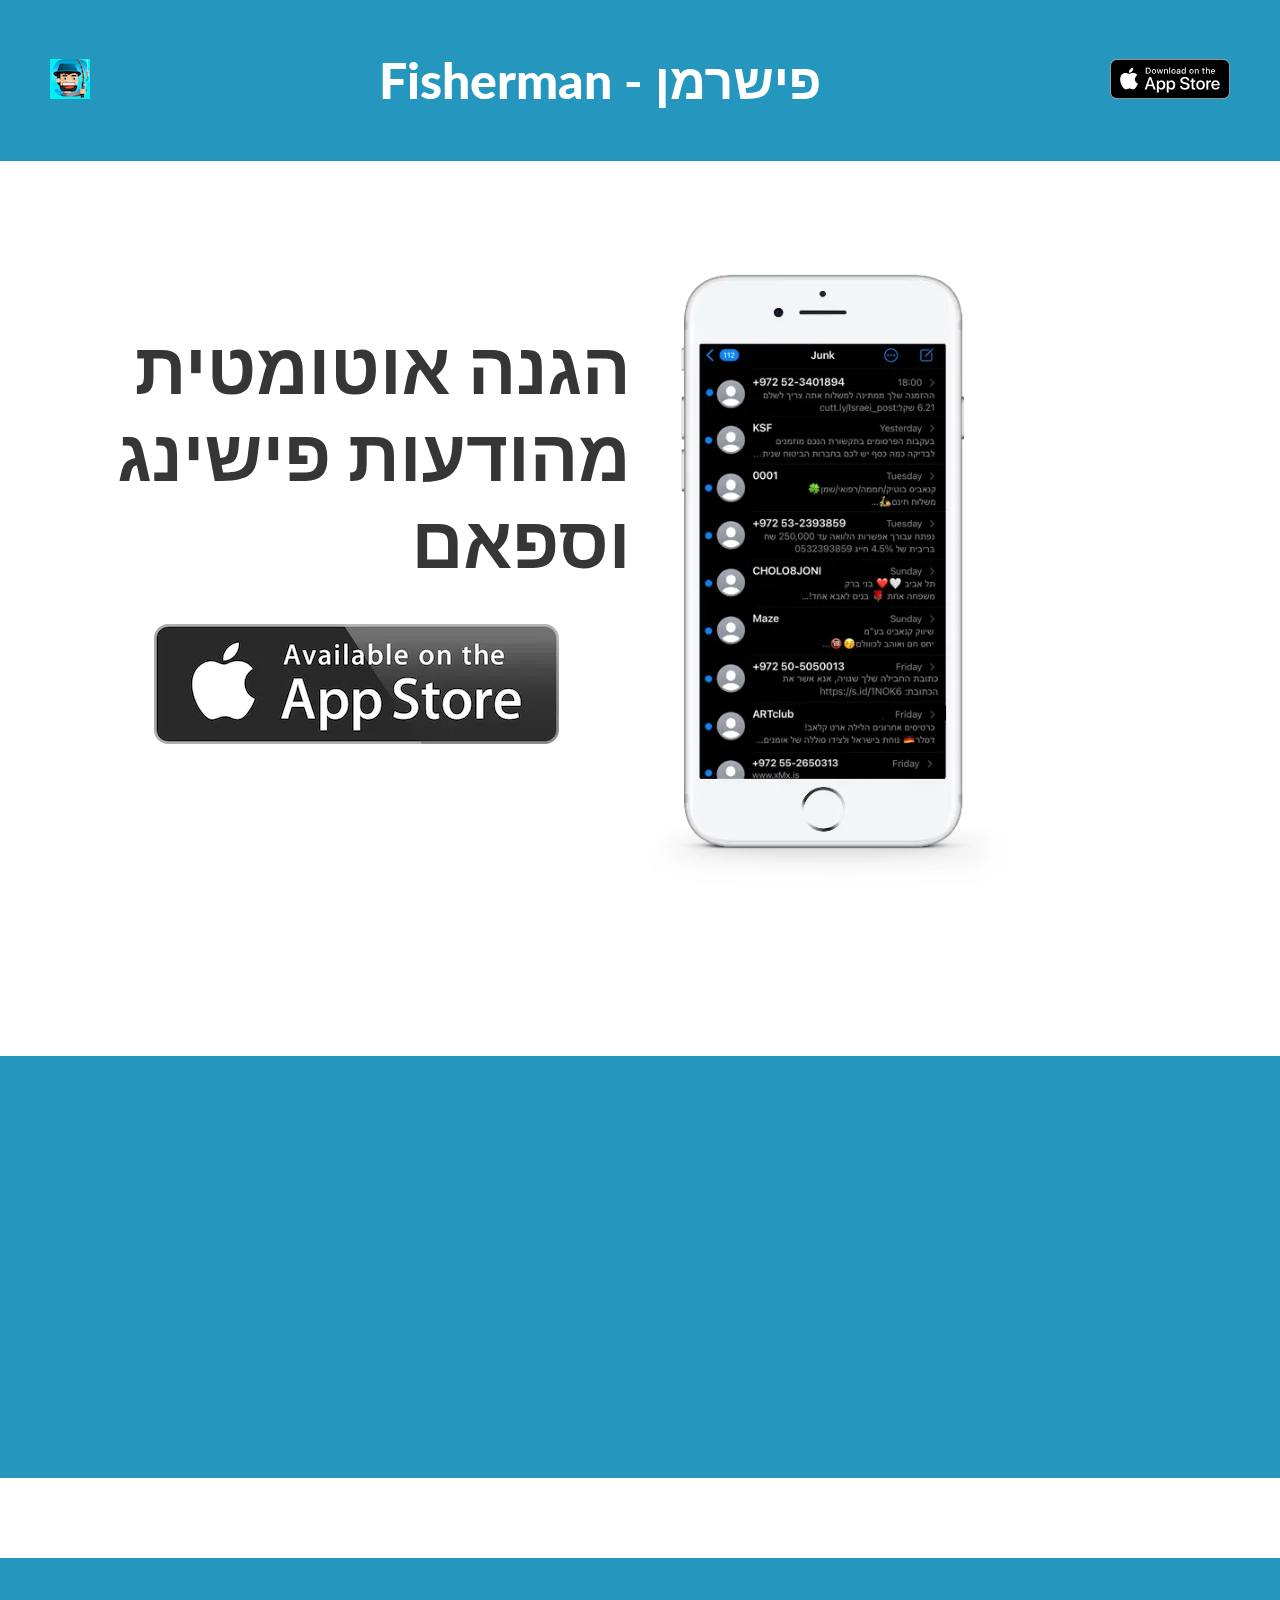
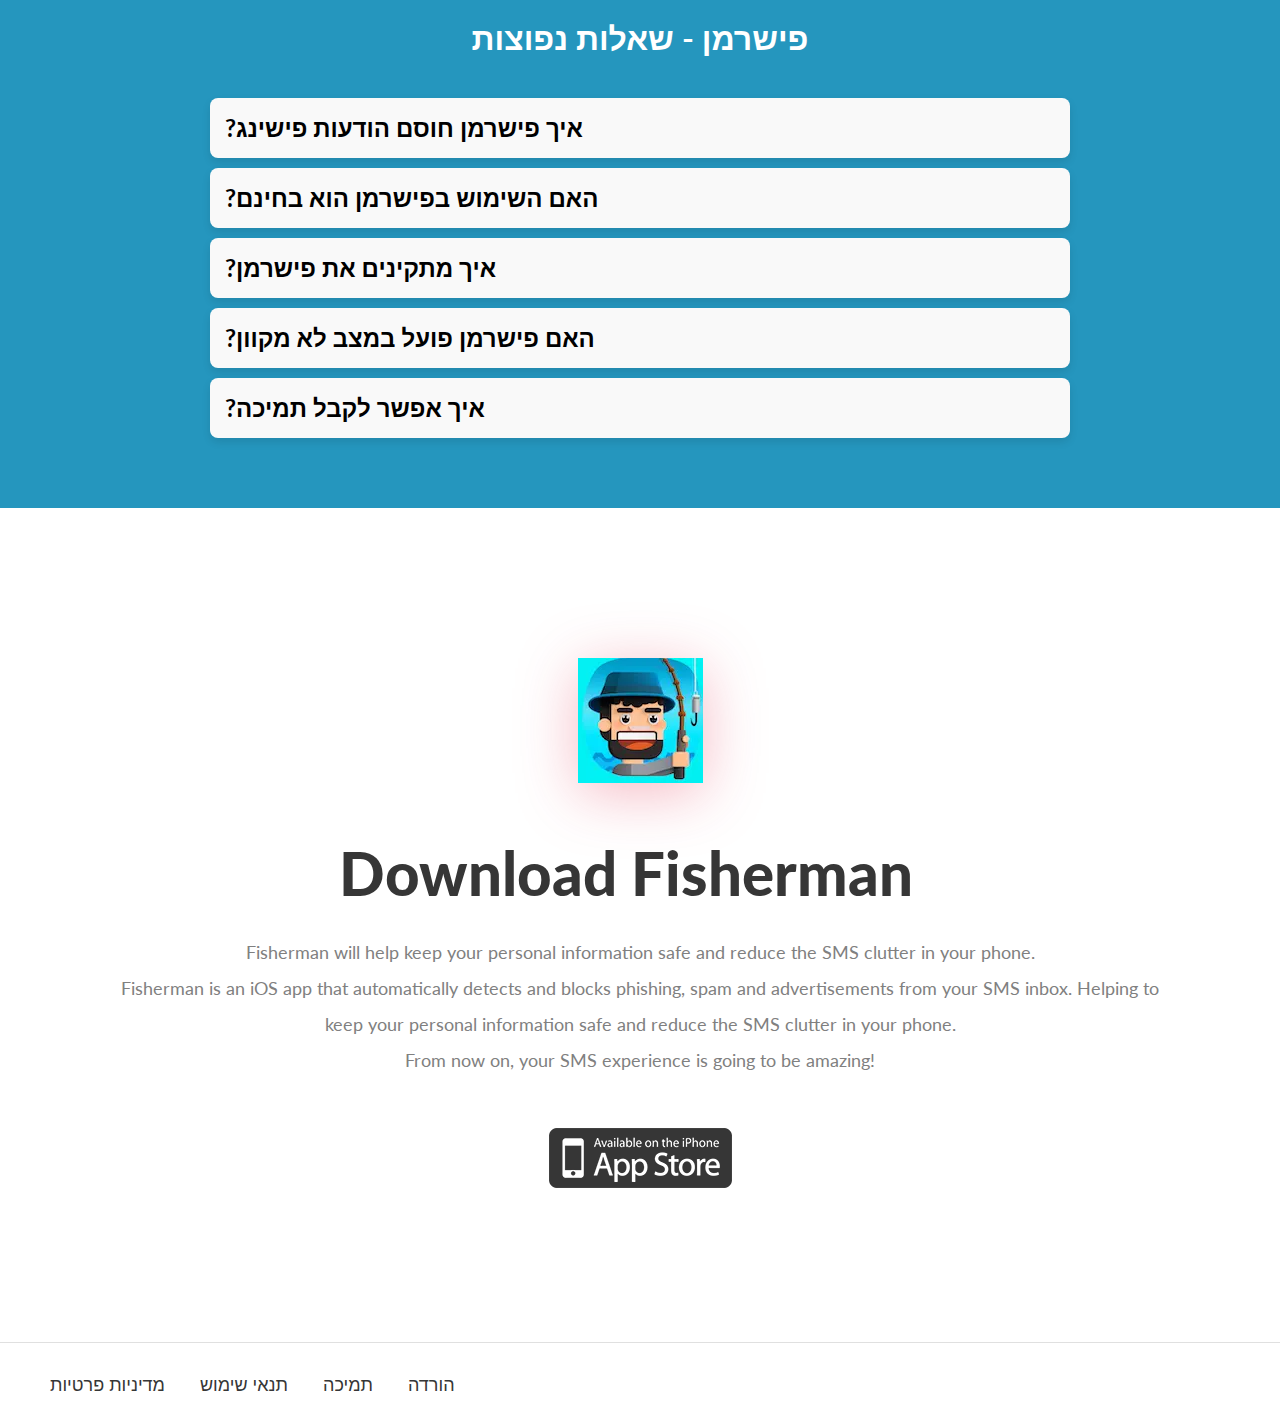
==== index.html @ 46d0d015 "Update index.html" ====
<!DOCTYPE html>
<html lang="en">
  <head>
    <meta charset="UTF-8" />
    <meta name="viewport" content="width=device-width, initial-scale=1.0" />
    <title>פישרמן - חסימת אוטומטית של הודעות ספאם</title>

    <!-- Preload primary favicon and main resources -->
    <link rel="preload" href="images/favicon/favicon-32x32.png" as="image">
    <link rel="preload" href="https://fonts.googleapis.com/css2?family=Lato:ital,wght@0,400;0,700;0,900;1,400&display=swap" as="style">
    <link rel="preload" href="css/styles.css" as="style">
    <link rel="preload" href="css/grid.css" as="style">
    <link rel="preload" href="images/appstore-2x.webp" as="image">

    <!-- Favicon -->
    <link rel="apple-touch-icon" sizes="180x180" href="images/favicon/apple-touch-icon.png" />
    <link rel="icon" type="image/png" sizes="32x32" href="images/favicon/favicon-32x32.png" />
    <link rel="icon" type="image/png" sizes="16x16" href="images/favicon/favicon-16x16.png" />
    <link rel="manifest" href="images/favicon/site.webmanifest" />
    <link rel="mask-icon" href="images/favicon/safari-pinned-tab.svg" color="#5bbad5" />
    <link rel="shortcut icon" href="images/favicon/favicon.ico" />
    <meta name="msapplication-TileColor" content="#2596be" />
    <meta name="msapplication-config" content="images/favicon/browserconfig.xml" />
    <meta name="theme-color" content="#ffffff" />

    <!-- HTML Social Tags -->
    <meta name="description" content="פישרמן - חסימה אוטומטית של הודעות פישינג, ספאם ופרסומות בחינם">

    <!-- Facebook & Twitter Meta Tags -->
    <meta property="og:url" content="https://fisherman.app">
    <meta property="og:type" content="website">
    <meta property="og:title" content="פישרמן - חסימה אוטומטית של הודעות פישינג, ספאם ופרסומות בחינם">
    <meta property="og:description" content="פישרמן - חסימה אוטומטית של הודעות פישינג, ספאם ופרסומות בחינם">
    <meta property="og:image" content="https://fisherman.app/images/preview.png">

    <meta name="twitter:card" content="summary_large_image">
    <meta property="twitter:domain" content="fisherman.app">
    <meta property="twitter:url" content="https://fisherman.app">
    <meta name="twitter:title" content="פישרמן - חסימה אוטומטית של הודעות פישינג, ספאם ופרסומות בחינם">
    <meta name="twitter:description" content="פישרמן - חסימה אוטומטית של הודעות פישינג, ספאם ופרסומות בחינם">
    <meta name="twitter:image" content="https://fisherman.app/images/preview.png">

    <!-- LATO — Google Font -->
    <link href="https://fonts.googleapis.com/css2?family=Lato:ital,wght@0,400;0,700;0,900;1,400&display=swap" rel="stylesheet" />

    <!-- Main CSS File -->
    <link rel="stylesheet" href="css/styles.css" />
    <link rel="stylesheet" href="css/grid.css" />

    <!-- Custom FAQ Style -->
    <style>
      .howto-section {
        background-color: #2596be; /* The blue background color */
        padding: 40px 0; /* Adjust the padding as necessary */
        color: white; /* Ensure text is readable on the blue background */
      }

      .faq-container {
        padding: 20px;
        max-width: 900px;
        margin: 0 auto;
        text-align: left;
      }
      .faq-title {
        text-align: center;
        margin-bottom: 40px;
        font-size: 2rem;
        font-weight: bold;
      }
      .faq-card {
        background: #f9f9f9;
        border-radius: 8px;
        box-shadow: 0 4px 8px rgba(0, 0, 0, 0.1);
        margin-bottom: 10px;
        padding: 15px;
        cursor: pointer;
        color: black; /* Text inside cards should stay dark for readability */
      }
      .faq-card h3 {
        margin: 0;
        font-size: 1.5rem;
      }
      .faq-answer {
        display: none;
        padding-top: 10px;
        font-size: 1rem;
      }

      /* Language switcher styling */
      .language-switcher {
        position: absolute;
        top: 20px;
        right: 20px;
        display: inline-block;
      }
      .language-btn {
        cursor: pointer;
        font-size: 1.5rem;
      }
      .dropdown-content {
        display: none;
        position: absolute;
        background-color: #f9f9f9;
        min-width: 100px;
        box-shadow: 0 8px 16px rgba(0, 0, 0, 0.2);
        z-index: 1;
      }
      .dropdown-content a {
        color: black;
        padding: 8px 16px;
        text-decoration: none;
        display: block;
      }
      .dropdown-content a:hover {
        background-color: #f1f1f1;
      }

      /* Preloader */
      .preloader {
        position: fixed;
        left: 0;
        top: 0;
        width: 100%;
        height: 100%;
        z-index: 9999;
        background-color: #fff;
        display: flex;
        align-items: center;
        justify-content: center;
      }
      .preloader .loader {
        border: 6px solid #f3f3f3;
        border-top: 6px solid #3498db;
        border-radius: 50%;
        width: 40px;
        height: 40px;
        animation: spin 1s linear infinite;
      }
      @keyframes spin {
        0% { transform: rotate(0deg); }
        100% { transform: rotate(360deg); }
      }
    </style>

    <!-- Clarity Script with async attribute -->
    <script async type="text/javascript">
      (function(c,l,a,r,i,t,y){
          c[a]=c[a]||function(){(c[a].q=c[a].q||[]).push(arguments)};
          t=l.createElement(r);t.async=1;t.src="https://www.clarity.ms/tag/"+i;
          y=l.getElementsByTagName(r)[0];y.parentNode.insertBefore(t,y);
      })(window, document, "clarity", "script", "ia5irlsmfr");
    </script>
  </head>

  <body>
    <!-- Language switcher with flags -->
    <div class="language-switcher">
      <span id="flag-icon" class="language-btn" onclick="toggleLanguageDropdown()">🇮🇱</span>
      <div id="language-dropdown" class="dropdown-content">
        <a href="#" onclick="setLanguage('en')">🇺🇸 English</a>
        <a href="#" onclick="setLanguage('he')">🇮🇱 עברית</a>
      </div>
    </div>

    <!-- Preloader -->
    <div class="preloader">
      <div class="loader"></div>
    </div>
    <!-- Preloader End -->

    <!-- Header Section -->
    <header id="home">
      <nav>
        <div class="navbar-logo">
          <a href="#" class="logo">
            <img src="images/app_logo_40.png" alt="Fisherman Logo" style="margin: 20 auto;">
          </a>
        </div>

        <div class="navbar-logo">
          <a href="#" class="logo" style="width: fit-content;">
            Fisherman - פישרמן
          </a>
        </div>

        <div class="navbar-logo">
          <a href="https://apps.apple.com/il/app/fisherman-sms-filtering/id6449192504" class="logo">
            <img src="images/appstore-nav.png" alt="" style="margin: 10 auto;">
          </a>
        </div>
      </nav>
    </header>
    <!-- End: Header Section -->

    <!-- Hero Section -->
    <div id="hero">
      <div class="row">
        <div class="col span_1_of_2">
          <div class="hero-description">
            <h1 dir="rtl" style="margin: auto">
              הגנה אוטומטית מהודעות פישינג וספאם <br />
            </h1>
            <a href="https://apps.apple.com/il/app/fisherman-sms-filtering/id6449192504" target="https://apps.apple.com/il/app/fisherman-sms-filtering/id6449192504">
              <img src="images/appstore-2x.webp" alt="" style="display: block; margin: 0 auto; margin-bottom: 10px; margin-top: 40px;">
            </a>
            <p dir="rtl">
              עם <span class="bold-text">פישרמן</span> אין יותר הודעות מתחזות וזבל!
            </p>
          </div>
        </div>
        <div class="col span_1_of_2">
          <img class="hero-img" src="images/1.webp" alt="" />
        </div>
      </div>
    </div>

    <!-- How To Section -->
    <section id="howto">
      <div class="row">
        <!-- Content from your HowTo section here -->
      </div>
    </section>
    <!-- End: How To Section -->

    <!-- FAQ Section -->
    <section id="faq" class="howto-section">
      <div class="faq-container">
        <h2 id="faq-title" class="faq-title">Fisherman FAQ</h2>
        <div id="faq-list"></div>
      </div>
    </section>

    <!-- Download The App Section -->
    <section id="download">
      <div class="row">
        <img class="app-logo" src="images/app_logo.webp" alt="" />
        <h2 class="stylish_heading">
          Download Fisherman <span class="red_dot">.</span>
        </h2>
        <p class="">
          Fisherman will help keep your personal information safe and reduce the SMS clutter in your phone. <br>
          Fisherman is an iOS app that automatically detects and blocks phishing, spam and advertisements from your SMS inbox. Helping to keep your personal information safe and reduce the SMS clutter in your phone. <br>
          From now on, your SMS experience is going to be amazing!
        </p>
        <a href="https://apps.apple.com/il/app/fisherman-sms-filtering/id6449192504">
          <img src="images/appstore.png" alt="App Store" />
        </a>
      </div>
    </section>
    <!-- End: Download The App Section -->

    <!-- Footer Section -->
    <section id="footer">
      <div class="links">
        <ul>
          <li><a href="docs/privacy.html">מדיניות פרטיות</a></li>
          <li><a href="docs/terms.html">תנאי שימוש</a></li>
          <li><a href="https://wa.me/972523632387?text=היי פישרמן, אני צריך עזרה! רשמו למטה עם מה ניתן לעזור ↓↓↓">תמיכה</a></li>
          <li><a href="https://apps.apple.com/il/app/fisherman-sms-filtering/id6449192504">הורדה</a></li>
        </ul>
      </div>
    </section>
    <!-- End: Footer Section -->

    <!-- Required JavaScript Files -->
    <script src="https://ajax.googleapis.com/ajax/libs/jquery/3.5.1/jquery.min.js"></script>

    <script>
      // Hide preloader when page finishes loading
      window.onload = function() {
        document.querySelector('.preloader').style.display = 'none'; // Hides preloader
        updateLanguage(); // Ensures the FAQ loads in the correct language on page load
      }

      // Toggle FAQ answer visibility
      function toggleFaqAnswer(faqId) {
        var answerElement = document.getElementById(faqId);
        if (answerElement.style.display === 'block') {
          answerElement.style.display = 'none';
        } else {
          answerElement.style.display = 'block';
        }
      }

      // Handle language change
      function setLanguage(lang) {
        const urlParams = new URLSearchParams(window.location.search);
        urlParams.set("lang", lang);
        window.location.search = urlParams.toString();
        updateLanguage();
      }

      // Update the page content based on selected language
      function updateLanguage() {
        const urlParams = new URLSearchParams(window.location.search);
        const lang = urlParams.get('lang') || 'he';  // Hebrew as default

        // Switch flag icon based on language
        const flagIcon = document.getElementById("flag-icon");
        flagIcon.innerText = lang === "en" ? "🇺🇸" : "🇮🇱";

        // Set text direction based on language
        const faqContainer = document.getElementById('faq');
        if (lang === "he") {
          faqContainer.setAttribute("dir", "rtl");
        } else {
          faqContainer.setAttribute("dir", "ltr");
        }

        const faqData = {
          en: {
            title: "Fisherman FAQ",
            questions: [
              { q: "How does Fisherman block phishing?", a: "Fisherman uses advanced AI filters to automatically detect and block phishing messages." },
              { q: "Is Fisherman free to use?", a: "Yes, Fisherman is completely free for all users." },
              { q: "How do I install Fisherman?", a: "You can download Fisherman from the App Store and follow the on-screen instructions to activate SMS filtering." },
              { q: "Does Fisherman work offline?", a: "No, Fisherman requires an active internet connection to update its spam and phishing filters." },
              { q: "How can I get support?", a: "You can reach out to us via the support link in the app or through our website's support page." }
            ]
          },
          he: {
            title: "פישרמן - שאלות נפוצות",
            questions: [
              { q: "איך פישרמן חוסם הודעות פישינג?", a: "פישרמן משתמש בפילטרים חכמים לאיתור אוטומטי של הודעות פישינג וחסימתן." },
              { q: "האם השימוש בפישרמן הוא בחינם?", a: "כן, פישרמן זמין בחינם לכל המשתמשים." },
              { q: "איך מתקינים את פישרמן?", a: "ניתן להוריד את פישרמן מה-App Store ולעקוב אחרי ההוראות להפעלת סינון הודעות SMS." },
              { q: "האם פישרמן פועל במצב לא מקוון?", a: "לא, פישרמן דורש חיבור לאינטרנט כדי לעדכן את הפילטרים לסינון ספאם ופישינג." },
              { q: "איך אפשר לקבל תמיכה?", a: "ניתן ליצור קשר דרך קישור התמיכה באפליקציה או באתר שלנו." }
            ]
          }
        };

        const selectedFaq = faqData[lang];

        // Update title
        document.getElementById('faq-title').innerText = selectedFaq.title;

        // Update FAQ cards
        const faqList = document.getElementById('faq-list');
        faqList.innerHTML = '';
        selectedFaq.questions.forEach((faq, index) => {
          faqList.innerHTML += `
            <div class="faq-card" onclick="toggleFaqAnswer('faq-${index}')">
              <h3>${faq.q}</h3>
              <div id="faq-${index}" class="faq-answer">${faq.a}</div>
            </div>`;
        });
      }

      // Toggle language dropdown
      function toggleLanguageDropdown() {
        document.getElementById("language-dropdown").style.display =
          document.getElementById("language-dropdown").style.display === "block"
            ? "none"
            : "block";
      }
    </script>
  </body>
</html>
---- css/styles.css ----
/* Nice Select CSS */
.nice-select {
  -webkit-tap-highlight-color: transparent;
  background-color: #f8f8f8;
  border-radius: 50px;
  border: solid 1px transparent;
  box-sizing: border-box;
  clear: both;
  cursor: pointer;
  display: block;
  float: left;
  font-family: inherit;
  font-size: 18px;
  font-weight: normal;
  height: 42px;
  line-height: 40px;
  outline: none;
  padding-left: 30px;
  padding-right: 30px;
  position: relative;
  text-align: left !important;
  -webkit-transition: all 0.2s ease-in-out;
  transition: all 0.2s ease-in-out;
  -webkit-user-select: none;
  -moz-user-select: none;
  -ms-user-select: none;
  user-select: none;
  white-space: nowrap;
  width: 200px;
}
.nice-select:hover {
  border-color: #dbdbdb;
}
.nice-select:active,
.nice-select.open,
.nice-select:focus {
  border-color: #999;
}
.nice-select:after {
  border-bottom: 2px solid #363636;
  border-right: 2px solid #363636;
  content: "";
  display: block;
  height: 5px;
  margin-top: -4px;
  pointer-events: none;
  position: absolute;
  right: 30px;
  top: 50%;
  -webkit-transform-origin: 66% 66%;
  -ms-transform-origin: 66% 66%;
  transform-origin: 66% 66%;
  -webkit-transform: rotate(45deg);
  -ms-transform: rotate(45deg);
  transform: rotate(45deg);
  -webkit-transition: all 0.15s ease-in-out;
  transition: all 0.15s ease-in-out;
  width: 5px;
}
.nice-select.open:after {
  -webkit-transform: rotate(-135deg);
  -ms-transform: rotate(-135deg);
  transform: rotate(-135deg);
}
.nice-select.open .list {
  top: auto !important;
  bottom: 100%;
  opacity: 1;
  pointer-events: auto;
  -webkit-transform: scale(1) translateY(0);
  -ms-transform: scale(1) translateY(0);
  transform: scale(1) translateY(0);
}
.nice-select.disabled {
  border-color: #ededed;
  color: #999;
  pointer-events: none;
}
.nice-select.disabled:after {
  border-color: #cccccc;
}
.nice-select.wide {
  width: 100%;
}
.nice-select.wide .list {
  left: 0 !important;
  right: 0 !important;
}
.nice-select.right {
  float: right;
}
.nice-select.right .list {
  left: auto;
  right: 0;
}
.nice-select.small {
  font-size: 18px;
  height: 50px;
  line-height: 34px;
}
.nice-select.small:after {
  height: 4px;
  width: 4px;
}
.nice-select.small .option {
  line-height: 34px;
  min-height: 34px;
}
.nice-select .list {
  background-color: #fff;
  border-radius: 5px;
  box-shadow: 0 0 0 1px rgba(68, 68, 68, 0.11);
  box-sizing: border-box;
  margin-top: 4px;
  opacity: 0;
  overflow: hidden;
  padding: 0;
  pointer-events: none;
  position: absolute;
  bottom: 100%;
  left: 0;
  -webkit-transform-origin: 50% 0;
  -ms-transform-origin: 50% 0;
  transform-origin: 50% 0;
  -webkit-transform: scale(0.75) translateY(-21px);
  -ms-transform: scale(0.75) translateY(-21px);
  transform: scale(0.75) translateY(-21px);
  -webkit-transition: all 0.2s cubic-bezier(0.5, 0, 0, 1.25),
    opacity 0.15s ease-out;
  transition: all 0.2s cubic-bezier(0.5, 0, 0, 1.25), opacity 0.15s ease-out;
  z-index: 9;
  width: 200px;
}
.nice-select .list:hover .option:not(:hover) {
  background-color: transparent !important;
}
.nice-select .option {
  cursor: pointer;
  font-weight: 400;
  line-height: 40px;
  list-style: none;
  min-height: 40px;
  outline: none;
  padding-left: 30px;
  padding-right: 29px;
  text-align: left;
  -webkit-transition: all 0.2s;
  transition: all 0.2s;
}
.nice-select .option:hover,
.nice-select .option.focus,
.nice-select .option.selected.focus {
  background-color: #f6f6f6;
}
.nice-select .option.selected {
  font-weight: bold;
}
.nice-select .option.disabled {
  background-color: transparent;
  color: #999;
  cursor: default;
}

.no-csspointerevents .nice-select .list {
  display: none;
}

.no-csspointerevents .nice-select.open .list {
  display: block;
}

/* CSS Global Rules */
* {
  box-sizing: border-box;
  font-family: "Lato", sans-serif;
  list-style-type: none;
  margin: 0;
  padding: 0;
  scroll-behavior: smooth !important;
}

html {
  font-size: 16px;
}

::selection {
  background-color: #ffffff;
  color: #2596be;
}

body {
  font-family: "Lato", sans-serif;
  color: #363636;
  font-size: 1.125rem;
  overflow-x: hidden;
}

img {
  max-width: 100%;
  height: auto;
}

a {
  color: #ffffff;
  text-decoration: none;
}

h1 {
  font-size: 4.5rem;
  font-weight: 900;
}

h2 {
  font-size: 3.75rem;
  font-weight: 900;
}

p {
  color: #808080;
  line-height: 2;
}

section {
  padding: 50px;
}

::placeholder {
  font-size: 18px;
  color: #808080;
}

/* Preloader */
.preloader {
  background-color: #ffffff;
  position: fixed;
  left: 0;
  top: 0;
  height: 100%;
  width: 100%;
  z-index: 150;
  display: flex;
  display: -ms-flexbox;
  -ms-flex-align: center;
  -ms-flex-pack: center;
  align-items: center;
  justify-content: center;
  transition: all 1s ease;
  -webkit-transition: all 1s ease;
}

.preloader.opacity-0 {
  opacity: 0;
}

.preloader .loader {
  height: 2.5rem;
  width: 2.5rem;
  border: 0.25rem solid #2596be;
  border-radius: 50%;
  border-top: 0.25rem solid transparent;
  border-bottom: 0.25rem solid transparent;
  animation: spin 2s linear infinite;
  -webkit-animation: spin 0.8s linear infinite;
}

@keyframes spin {
  0% {
    transform: rotate(0deg);
    -webkit-transform: rotate(0deg);
  }

  100% {
    transform: rotate(360deg);
    -webkit-transform: rotate(360deg);
  }
}

@-webkit-keyframes spin {
  0% {
    transform: rotate(0deg);
    -webkit-transform: rotate(0deg);
  }

  100% {
    transform: rotate(360deg);
    -webkit-transform: rotate(360deg);
  }
}
/* End: Preloader */

/* End: CSS Global Rules */

/* Reusable Components */
.bold-text {
  font-weight: 700;
}

.btn {
  background: #fff;
  padding: 0.9375rem 2.5rem;
  color: #363636;
  border-radius: 3.125rem;
  font-size: 1.125rem;
  font-weight: 700;
  text-align: center;
  box-shadow: 10px 0 40px rgba(0, 0, 0, 0.15);
  display: inline-block;
  cursor: pointer;
}

.btn:hover {
  background: #fff;
  color: #ffffff;
  transition: 0.3s;
  transform: scale(1.03);
}

.red_dot {
  background: linear-gradient(to bottom, #2596be 10%, ##2587be 100%);
  background-clip: border-box;
  -webkit-background-clip: text;
  -webkit-text-fill-color: transparent;
}

.section-description {
  margin-top: 180px;
}

.little-description {
  margin-top: 1.875rem;
  font-size: 1.125rem;
}

.row {
  max-width: 1176px;
  margin: auto;
}
/* End: Reusable Components */

/* Main CSS Rules */

/* Header Section Styling */
#home {
  background: #2596be; /* Old browsers */
  background: -moz-linear-gradient(
    top,
    #2596be 37%,
    ##2587be 98%
  ); /* FF3.6-15 */
  background: -webkit-linear-gradient(
    top,
    #2596be 37%,
    ##2587be 98%
  ); /* Chrome10-25,Safari5.1-6 */
  background: linear-gradient(
    to bottom,
    #2596be 37%,
    ##2587be 98%
  ); /* W3C, IE10+, FF16+, Chrome26+, Opera12+, Safari7+ */
  filter: progid:DXImageTransform.Microsoft.gradient( startColorstr='#2596be', endColorstr='##2587be',GradientType=0 ); /* IE6-9 */
  background-repeat: no-repeat;
  color: #ffffff;
  height: 100%;
  width: 100%;
  padding: 50px;
  position: relative;
}

/* Navbar Styling */
nav {
  display: flex;
  flex-flow: row;
  justify-content: space-between;
}

.logo {
  font-size: 3.125rem;
  font-weight: 900;
}

#navbar ul li {
  display: inline-block;
  margin: 20px;
  font-size: 18px;
  font-weight: 400;
}

#navbar ul li:hover {
  text-decoration: line-through;
}

/* Sticky Navbar */
.sticky {
  position: fixed;
  left: 0;
  top: 0;
  width: 100%;
  background-color: #fff;
  z-index: 500;
  box-shadow: 0 10px 30px rgba(0, 0, 0, 0.1);
  color: #2596be;
  padding: 10px 40px;
  transition: 0.3s;
}

.sticky .logo {
  color: #2596be;
}

.sticky #navbar ul li a {
  color: #363636;
}

.sticky #navbar ul li a:hover {
  color: #2596be;
}

.sticky .navbar {
  padding: 10px;
}

.sticky .mobile-menu {
  font-size: 1.875rem;
  float: right;
  display: block;
  margin: -10px 10px;
}

/* Mobile Navbar Styling */
#myNav {
  display: block;
}
#mobileNav {
  position: absolute;
  right: 10%;
  display: none; /* Hide Mobile Nav on Desktop or big devices */
  cursor: pointer;
  user-select: none;
}

#mobileNav span {
  font-size: 1.875rem;
}

.mobileNavOverlay {
  width: 0;
  height: 100vh;
  position: fixed;
  top: 0;
  left: 0;
  background-color: #ffffff;
  z-index: 9999;
  overflow: hidden;
  color: #2596be;
  transition: 0.3s;
  text-align: center;
}

.overlay-content {
  text-align: center;
  position: absolute;
  top: 50%;
  left: 50%;
  transform: translate(-50%, -50%);
}

.overlay-content a {
  color: #363636;
  font-size: 1.875rem;
  font-weight: 600;
  display: block;
  margin-top: 1.25rem;
  letter-spacing: 0.1875rem;
}

.overlay-content a:hover {
  color: #2596be;
}
/* End: Mobile Menu Styling */

/* Hero Section Styling */

#hero {
  margin: 100px 0;
}

.hero-description {
  margin-top: 3.125rem;
  float: left;
  margin-left: 1.875rem;
}

.hero-description p {
  font-size: 1.25rem;
  margin-top: 1.25rem;
  margin-bottom: 5rem;
  color: #fff;
}

.download-btn {
  background: linear-gradient(to bottom, #2596be 10%, ##2587be 100%);
  background-clip: border-box;
  -webkit-background-clip: text;
  -webkit-text-fill-color: transparent;
}

.hero-img {
  max-width: 28% !important;
  float: right;
  z-index: 1;
  position: absolute;
  /* right: 9.375rem; */
}

/* Custom Shape Divider */

.shape-divider {
  margin-top: 100px;
}

.custom-shape-divider-bottom-1603385849 {
  position: absolute;
  bottom: -2px;
  left: 0;
  width: 100%;
  overflow: hidden;
  line-height: 0;
  transform: rotate(180deg);
}

.custom-shape-divider-bottom-1603385849 svg {
  position: relative;
  display: block;
  width: calc(100% + 1.3px);
  height: 150px;
  transform: rotateY(180deg);
  z-index: -1;
}

.custom-shape-divider-bottom-1603385849 .shape-fill {
  fill: #ffffff;
}

#scrollUp {
  display: none; /* Hidden by default */
  position: fixed; /* Fixed/sticky position */
  bottom: 20px; /* Place the button at the bottom of the page */
  right: 30px; /* Place the button 30px from the right */
  z-index: 99; /* Make sure it does not overlap */
  border: none; /* Remove borders */
  outline: none; /* Remove outline */
  background: #2596be; /* Old browsers */
  background: -moz-linear-gradient(
    top,
    #2596be 37%,
    ##2587be 98%
  ); /* FF3.6-15 */
  background: -webkit-linear-gradient(
    top,
    #2596be 37%,
    ##2587be 98%
  ); /* Chrome10-25,Safari5.1-6 */
  background: linear-gradient(
    to bottom,
    #2596be 37%,
    ##2587be 98%
  ); /* W3C, IE10+, FF16+, Chrome26+, Opera12+, Safari7+ */
  filter: progid:DXImageTransform.Microsoft.gradient( startColorstr='#2596be', endColorstr='##2587be',GradientType=0 ); /* IE6-9 */
  background-repeat: no-repeat;
  color: #ffffff; /* Text color */
  cursor: pointer; /* Add a mouse pointer on hover */
  width: 50px;
  height: 50px;
  border-radius: 50%; /* Rounded corners */
  font-size: 18px; /* Increase font size */
  box-shadow: 0 10px 30px rgba(54, 54, 54, 0.3);
}

#scrollUp:hover {
  background-color: #555; /* Add a dark-grey background on hover */
  transform: scale(1.1);
  transition: 0.3s;
}

/* End: Header Section Styling */

/* Features Section Styling */
#features {
  height: 100%;
  padding-bottom: 200px;
  border-bottom: 1px solid #e0e0e0;
}

.features_3 {
  float: right;
}

.second-features-row {
  margin-top: 6.25rem;
}
/* End: Features Section Styling */

/* Testimonial Section Styling */
#testimonial {
  margin-top: 50px;
}
#testimonial .stylish_heading {
  text-align: center;
}
#testimonial .row {
  margin-top: 6.25rem;
}

.bubble {
  background-color: #fff;
  border: 1px solid #dfdfdf;
  padding: 20px 30px;
  position: relative;
}

.bubble::after {
  display: block;
  position: absolute;
  content: "";
  top: 100%;
  left: 5%;
  transform: translate(50%, -50%) rotate(45deg) translateZ(0);
  height: 15px;
  width: 15px;
  background: linear-gradient(-45deg, #fff 52%, transparent 0);
  border: inherit;
  border-width: 0 1px 1px 0;
  border-radius: 0 0 2px 0;
}

.bubble:hover {
  border: 1px solid transparent;
  cursor: pointer;
  transform: translateY(-20px);
  transition: 0.3s;
  box-shadow: 0 30px 60px rgba(0, 0, 0, 0.1);
}

.company-name {
  background: linear-gradient(to bottom, #2596be 10%, ##2587be 100%);
  background-clip: border-box;
  -webkit-background-clip: text;
  -webkit-text-fill-color: transparent;
  font-weight: 700;
}

.message {
  margin-bottom: 20px;
  font-style: italic;
  line-height: 1.5;
  font-size: 18px;
}

.client-info {
  margin-top: 1.875rem;
  display: flex;
  flex-flow: row;
  justify-content: start;
  align-items: center;
}

.name h4 {
  line-height: 1.5 !important;
}

.avatar {
  border-radius: 50%;
  width: 60px;
  margin-right: 20px;
}

.role {
  font-size: 16px;
  line-height: 1;
}
/* End: Testimonial Section Styling */

/* How To Section Styling */
#howto {
  background: #2596be; /* Old browsers */
  background: -moz-linear-gradient(
    top,
    #2596be 37%,
    ##2587be 98%
  ); /* FF3.6-15 */
  background: -webkit-linear-gradient(
    top,
    #2596be 37%,
    ##2587be 98%
  ); /* Chrome10-25,Safari5.1-6 */
  background: linear-gradient(
    to bottom,
    #2596be 37%,
    ##2587be 98%
  ); /* W3C, IE10+, FF16+, Chrome26+, Opera12+, Safari7+ */
  filter: progid:DXImageTransform.Microsoft.gradient( startColorstr='#2596be', endColorstr='##2587be',GradientType=0 ); /* IE6-9 */
  background-repeat: no-repeat;
  color: #ffffff;
  height: 24.375rem;
  width: 100%;
  position: relative;
  margin-top: 6.25rem;
}

#howto p {
  color: #ffffff;
  font-size: 16px;
  line-height: 1.75;
}

#howto h4 {
  font-size: 1.5rem;
  font-weight: 900;
}

.first-col {
  text-align: right;
  float: right;
}

.third-col {
  text-align: left;
  float: left;
}

.big_image {
  /* position: absolute;
  top: -66px; */
  max-width: 325px;
  margin-top: -125px;
}

.first-item,
.last-item {
  display: flex;
}

.item-icon1 {
  margin-left: 40px;
}

.item-icon1:hover,
.item-icon2:hover {
  transition: 0.3s;
  transform: scale(1.1);
  cursor: pointer;
}

.item-icon2 {
  margin-right: 40px;
}

.first-item,
.last-item {
  margin: 20px 0;
}
/* End: How To Section Styling */

/* Subscribe Section Styling */
#subscribe {
  padding: 150px 50px;
  text-align: center;
  border-bottom: 1px solid #e0e0e0;
}

#subscribe p {
  margin-top: 30px;
}

.subscribe-form {
  position: relative;
  margin-top: 5rem;
}

.form-input {
  border: none;
  height: 50px;
  outline: none;
  width: 40%;
  background-color: #f8f8f8;
  border-radius: 3.125rem;
  padding: 0 30px;
  padding-right: 210px;
/*   position: relative; */
  font-size: 18px;
}

.subscribe-btn {
  background: linear-gradient(to bottom, #2596be 10%, ##2587be 100%);
  border: none;
  box-shadow: 0 10px 30px rgba(223, 27, 60, 0.3);
  color: #ffffff;
  outline: none;
  padding: 15px 60px;
  position: absolute;
  margin-left: -200px;
}
.subscribe-btn:hover {
  background: linear-gradient(to bottom, #2596be 10%, ##2587be 100%);
  color: #ffffff;
}
/* End: Subscribe Section Styling */

/* Download The App Section Styling */
#download {
  text-align: center;
  padding: 100px;
}

#download * {
  margin: 25px auto;
}

.app-logo {
  -webkit-filter: drop-shadow(0 10px 30px rgba(223, 27, 60, 0.3));
  filter: drop-shadow(0 10px 30px rgba(223, 27, 60, 0.3));
}
/* End: Download The App Section Styling */

/* Footer Section Styling */
#footer {
  border-top: 1px solid #e0e0e0;
  display: flex;
  flex-flow: row;
  justify-content: space-between;
  padding: 20px 50px;
  color: #363636;
}

.links ul li {
  display: inline-block;
  margin: 10px 0;
  margin-right: 30px;
  font-size: 18px;
}

.links ul li:hover {
  background: linear-gradient(to bottom, #2596be 0%, #2587be 100%);
  background-clip: text;
  -webkit-background-clip: text;
  -webkit-text-fill-color: transparent;
}

.links ul li a {
  color: #363636;
  text-decoration: none;
}
.links ul li a:hover {
  color: #ff0000;
}
/* End: Footer Section Styling */


/* End: Main CSS Rules */

/* Extra small devices (portrait phones, less than 576px) */
@media (max-width: 575.98px) {
  body {
    font-size: 16px !important;
  }
  h1 {
    font-size: 36px;
  }

  h2 {
    font-size: 30px;
  }

  .row {
    max-width: 90%;
  }

  .btn {
    padding: 10px 20px;
    font-size: 16px;
  }

  section {
    padding: 20px;
  }

  .span_1_of_3 {
    width: 100% !important;
  }

  .span_1_of_2 {
    width: 100% !important;
  }

  ::placeholder {
    text-align: center;
  }

  #mobileNav {
    display: block;
  }

  #home {
    padding: 30px;
  }

  #hero {
    margin: 50px 0;
  }

  .logo {
    font-size: 1.875rem;
  }

  #navbar {
    display: none;
  }

  .hero-description {
    text-align: center;
    margin-top: 0.625rem;
    float: none;
    margin-left: 0;
  }
  .hero-description p {
    font-size: 16px;
    margin-bottom: 1.875rem;
  }
  .hero-img {
    display: none;
  }

  #features {
    padding-bottom: 50px;
  }

  .features-description {
    width: 100%;
  }

  .little-description {
    width: 100%;
  }

  .section-description {
    margin: 0;
  }

  .second-features-row {
    margin-top: 3.25rem;
    display: flex;
    flex-flow: column;
    flex-direction: column-reverse;
  }

  #testimonial .row {
    margin-top: 3.25rem;
  }

  #howto {
    height: 100%;
    margin-top: 0;
    padding: 50px 0;
  }

  #howto p {
    width: 80%;
    margin-left: 10%;
  }

  .item-icon1 {
    margin: 10px auto;
  }

  .item-icon2 {
    margin: 10px auto;
  }

  .third-col {
    margin-top: 30px;
  }

  .first-col .first-item,
  .last-item {
    display: flex;
    flex-flow: column;
    flex-direction: column-reverse;
    text-align: center;
  }

  .third-col .last-item {
    display: flex;
    flex-flow: column;
    flex-direction: column;
    text-align: center;
  }

  .big_image {
    display: block;
    position: static;
    height: auto;
    width: 100% !important;
    margin: 0 auto;
    margin-top: 50px;
  }

  .subscribe-form {
    margin-top: 2rem;
  }

  .subscribe-btn {
    position: static;
    margin-left: 0;
    margin-top: 20px;
  }

  #footer {
    border-top: 1px solid #e0e0e0;
    color: #363636;
    display: flex;
    flex-flow: column;
    justify-content: center;
    text-align: center;
  }
  .links ul li {
    text-align: center;
    display: inline-block;
    margin: 8px 0;
    margin-right: 20px;
    font-size: 16px;
  }

  .language-option {
    margin: 5px auto;
  }

  #testimonial .col {
    margin-bottom: 50px;
  }
  #download {
    padding: 50px 0;
  }
  #subscribe {
    padding: 100px 0;
  }

  .form-input {
    width: 80%;
    padding: 0 15px;
    padding-right: 15px;
    font-size: 16px;
    display: block;
    margin: auto;
  }
}

/* Small devices (landscape phones, 576px and up) */
@media (min-width: 576px) and (max-width: 767.98px) {
  body {
    font-size: 18px;
  }
  h1 {
    font-size: 50px;
  }

  h2 {
    font-size: 40px;
  }

  section {
    padding: 20px;
  }

  .span_1_of_3 {
    width: 100% !important;
  }

  .span_1_of_2 {
    width: 100% !important;
  }

  ::placeholder {
    text-align: center;
  }

  #mobileNav {
    display: block;
  }
  #navbar {
    display: none;
  }

  #hero {
    margin: 50px 0;
  }

  .logo {
    font-size: 1.875rem;
  }

  .hero-description {
    text-align: center;
    margin-top: 0.625rem;
    float: none;
    margin-left: 0;
  }
  .hero-description p {
    margin-bottom: 1.875rem;
  }
  .hero-img {
    display: none;
  }

  #features {
    padding-bottom: 50px;
  }

  .features-description {
    width: 100%;
  }

  .little-description {
    width: 100%;
  }

  .section-description {
    margin: 0;
  }

  .second-features-row {
    margin-top: 3.25rem;
    display: flex;
    flex-flow: column;
    flex-direction: column-reverse;
  }

  #testimonial .row {
    margin-top: 3.25rem;
  }

  #howto {
    height: 100%;
    margin-top: 0;
    padding: 50px 0;
  }

  #howto p {
    width: 80%;
    margin-left: 10%;
  }

  .item-icon1 {
    margin: 10px auto;
  }

  .item-icon2 {
    margin: 10px auto;
  }

  .third-col {
    margin-top: 30px;
  }

  .first-col .first-item,
  .last-item {
    display: flex;
    flex-flow: column;
    flex-direction: column-reverse;
    text-align: center;
  }

  .third-col .last-item {
    display: flex;
    flex-flow: column;
    flex-direction: column;
    text-align: center;
  }

  .big_image {
    display: block;
    position: static;
    height: auto;
    width: 100% !important;
    margin: 0 auto;
    margin-top: 50px;
  }

  .subscribe-form {
    margin-top: 2rem;
  }

  .subscribe-btn {
    position: static;
    margin-left: 0;
    margin-top: 20px;
  }

  #footer {
    border-top: 1px solid #e0e0e0;
    color: #363636;
    display: flex;
    flex-flow: column;
    justify-content: center;
    text-align: center;
  }
  .links ul li {
    text-align: center;
    display: inline-block;
    margin: 8px 0;
    margin-right: 20px;
    font-size: 18px;
  }

  .language-option {
    margin: 5px auto;
  }

  #testimonial .col {
    margin-bottom: 50px;
  }
  #download {
    padding: 50px 0;
  }
  #subscribe {
    padding: 100px 0;
  }

  .form-input {
    width: 60%;
    padding: 0 15px;
    padding-right: 15px;
    font-size: 18px;
    display: block;
    margin: auto;
  }
}

/* Medium devices (tablets, 768px and up) */
@media (min-width: 768px) and (max-width: 991.98px) {
  h1 {
    font-size: 50px;
  }

  h2 {
    font-size: 40px;
  }
  #howto h4 {
    font-size: 1.3rem;
    font-weight: 900;
  }

  .row {
    max-width: 90%;
  }

  .btn {
    padding: 10px 20px;
    font-size: 16px;
  }

  section {
    padding: 20px;
  }
  .btn {
    padding: 15px 30px;
  }
  #mobileNav {
    display: block;
    right: 5%;
  }
  #mobileNav span {
    font-size: 2.5rem;
  }
  #navbar {
    display: none;
  }
  .overlay-content a {
    font-size: 40px;
  }

  .hero-img {
    max-width: 45% !important;
    right: 0.375rem;
  }

  .section-description {
    margin-top: 150px;
  }

  .little-description {
    width: 100%;
  }

  #howto {
    height: 100%;
    margin-bottom: 5rem;
    margin-top: 0;
    margin-top: 10rem;
    padding: 50px 0;
    position: relative;
    width: 100%;
  }

  #howto #howto p {
    width: 80%;
    margin-left: 10%;
  }

  .item-icon1 {
    margin: 10px auto;
  }

  .item-icon2 {
    margin: 10px auto;
  }

  .first-col .first-item,
  .last-item {
    display: flex;
    flex-flow: column;
    flex-direction: column-reverse;
    text-align: center;
  }

  .third-col .last-item {
    display: flex;
    flex-flow: column;
    flex-direction: column;
    text-align: center;
  }

  .big_image {
    display: block;
    position: static;
    height: auto;
    width: 100% !important;
    margin: 0 auto;
    margin-top: 50px;
  }

  .subscribe-form {
    margin-top: 2rem;
  }

  .subscribe-btn {
    margin-left: -100px;
    position: absolute;
  }
  #subscribe {
    padding: 100px;
  }

  .form-input {
    width: 60%;
    padding: 0 30px;
    padding-right: 100px;
    font-size: 18px;
    margin: auto;
  }
}

/* Large devices (desktops, 992px and up) */
@media (min-width: 992px) and (max-width: 1199.98px) {
  h1 {
    font-size: 50px;
  }

  h2 {
    font-size: 40px;
  }
  #howto h4 {
    font-size: 1.3rem;
    font-weight: 900;
  }

  .row {
    max-width: 90%;
  }

  .btn {
    padding: 10px 20px;
    font-size: 16px;
  }

  section {
    padding: 20px;
  }
  .btn {
    padding: 15px 30px;
  }
  #mobileNav {
    display: block;
    right: 5%;
  }
  #mobileNav span {
    font-size: 2.5rem;
  }
  #navbar {
    display: none;
  }
  .overlay-content a {
    font-size: 40px;
  }

  .hero-img {
    max-width: 40% !important;
    right: 0.375rem;
  }

  .section-description {
    margin-top: 180px;
  }

  .little-description {
    width: 100%;
  }

  #howto {
    height: 100%;
    margin-bottom: 5rem;
    margin-top: 10rem;
    padding: 50px 0;
    position: relative;
    width: 100%;
  }

  #howto #howto p {
    width: 80%;
    margin-left: 10%;
  }

  .item-icon1 {
    margin: 10px auto;
  }

  .item-icon2 {
    margin: 10px auto;
  }

  .first-col .first-item,
  .last-item {
    display: flex;
    flex-flow: column;
    flex-direction: column-reverse;
    text-align: center;
  }

  .third-col .last-item {
    display: flex;
    flex-flow: column;
    flex-direction: column;
    text-align: center;
  }

  .big_image {
    display: block;
    position: static;
    height: auto;
    width: 100% !important;
    margin: 0 auto;
    margin-top: 0px;
  }

  .subscribe-form {
    margin-top: 2rem;
  }

  .subscribe-btn {
    margin-left: -100px;
    position: absolute;
  }
  #subscribe {
    padding: 100px;
  }

  .form-input {
    width: 50%;
    padding: 0 30px;
    padding-right: 100px;
    font-size: 18px;
    margin: auto;
  }
}

/* Extra large devices (large desktops, 1200px and up) */
@media (min-width: 1200px) {
  .little-description {
    margin-top: 1.875rem;
    font-size: 1.125rem;
    width: 100%;
  }
  #subscribe {
    padding: 100px;
  }

  #howto {
    margin-bottom: 5rem;
    margin-top: 10rem;
    padding: 50px 0;
    position: relative;
    width: 100%;
    height: 422px;
  }

  .big_image {
    max-width: 350px;
    margin-top: -135px;
  }
}
---- css/grid.css ----
/* Grid CSS */
.section {
  clear: both;
  padding: 0;
  margin: 0;
}
.row:after,
.row:before {
  content: "";
  display: table;
}
.row:after {
  clear: both;
}
.row {
  zoom: 1;
}
.col {
  display: block;
  float: left;
  margin: 1% 0 1% 1.6%;
}
.col:first-child {
  margin-left: 0;
}
@media only screen and (max-width: 480px) {
  .col {
    margin: 1% 0 1% 0;
  }
}
.span_2_of_2 {
  width: 100%;
}
.span_1_of_2 {
  width: 49.2%;
}
@media only screen and (max-width: 480px) {
  .span_2_of_2 {
    width: 100%;
  }
  .span_1_of_2 {
    width: 100%;
  }
}
.span_3_of_3 {
  width: 100%;
}
.span_2_of_3 {
  width: 66.13%;
}
.span_1_of_3 {
  width: 32.26%;
}
@media only screen and (max-width: 480px) {
  .span_3_of_3 {
    width: 100%;
  }
  .span_2_of_3 {
    width: 100%;
  }
  .span_1_of_3 {
    width: 100%;
  }
}
.span_4_of_4 {
  width: 100%;
}
.span_3_of_4 {
  width: 74.6%;
}
.span_2_of_4 {
  width: 49.2%;
}
.span_1_of_4 {
  width: 23.8%;
}
@media only screen and (max-width: 480px) {
  .span_4_of_4 {
    width: 100%;
  }
  .span_3_of_4 {
    width: 100%;
  }
  .span_2_of_4 {
    width: 100%;
  }
  .span_1_of_4 {
    width: 100%;
  }
}
.span_5_of_5 {
  width: 100%;
}
.span_4_of_5 {
  width: 79.68%;
}
.span_3_of_5 {
  width: 59.36%;
}
.span_2_of_5 {
  width: 39.04%;
}
.span_1_of_5 {
  width: 18.72%;
}
@media only screen and (max-width: 480px) {
  .span_5_of_5 {
    width: 100%;
  }
  .span_4_of_5 {
    width: 100%;
  }
  .span_3_of_5 {
    width: 100%;
  }
  .span_2_of_5 {
    width: 100%;
  }
  .span_1_of_5 {
    width: 100%;
  }
}
.span_6_of_6 {
  width: 100%;
}
.span_5_of_6 {
  width: 83.06%;
}
.span_4_of_6 {
  width: 66.13%;
}
.span_3_of_6 {
  width: 49.2%;
}
.span_2_of_6 {
  width: 32.26%;
}
.span_1_of_6 {
  width: 15.33%;
}
@media only screen and (max-width: 480px) {
  .span_6_of_6 {
    width: 100%;
  }
  .span_5_of_6 {
    width: 100%;
  }
  .span_4_of_6 {
    width: 100%;
  }
  .span_3_of_6 {
    width: 100%;
  }
  .span_2_of_6 {
    width: 100%;
  }
  .span_1_of_6 {
    width: 100%;
  }
}
.span_7_of_7 {
  width: 100%;
}
.span_6_of_7 {
  width: 85.48%;
}
.span_5_of_7 {
  width: 70.97%;
}
.span_4_of_7 {
  width: 56.45%;
}
.span_3_of_7 {
  width: 41.94%;
}
.span_2_of_7 {
  width: 27.42%;
}
.span_1_of_7 {
  width: 12.91%;
}
@media only screen and (max-width: 480px) {
  .span_7_of_7 {
    width: 100%;
  }
  .span_6_of_7 {
    width: 100%;
  }
  .span_5_of_7 {
    width: 100%;
  }
  .span_4_of_7 {
    width: 100%;
  }
  .span_3_of_7 {
    width: 100%;
  }
  .span_2_of_7 {
    width: 100%;
  }
  .span_1_of_7 {
    width: 100%;
  }
}
.span_8_of_8 {
  width: 100%;
}
.span_7_of_8 {
  width: 87.3%;
}
.span_6_of_8 {
  width: 74.6%;
}
.span_5_of_8 {
  width: 61.9%;
}
.span_4_of_8 {
  width: 49.2%;
}
.span_3_of_8 {
  width: 36.5%;
}
.span_2_of_8 {
  width: 23.8%;
}
.span_1_of_8 {
  width: 11.1%;
}
@media only screen and (max-width: 480px) {
  .span_8_of_8 {
    width: 100%;
  }
  .span_7_of_8 {
    width: 100%;
  }
  .span_6_of_8 {
    width: 100%;
  }
  .span_5_of_8 {
    width: 100%;
  }
  .span_4_of_8 {
    width: 100%;
  }
  .span_3_of_8 {
    width: 100%;
  }
  .span_2_of_8 {
    width: 100%;
  }
  .span_1_of_8 {
    width: 100%;
  }
}
.span_9_of_9 {
  width: 100%;
}
.span_8_of_9 {
  width: 88.71%;
}
.span_7_of_9 {
  width: 77.42%;
}
.span_6_of_9 {
  width: 66.13%;
}
.span_5_of_9 {
  width: 54.84%;
}
.span_4_of_9 {
  width: 43.55%;
}
.span_3_of_9 {
  width: 32.26%;
}
.span_2_of_9 {
  width: 20.97%;
}
.span_1_of_9 {
  width: 9.68%;
}
@media only screen and (max-width: 480px) {
  .span_9_of_9 {
    width: 100%;
  }
  .span_8_of_9 {
    width: 100%;
  }
  .span_7_of_9 {
    width: 100%;
  }
  .span_6_of_9 {
    width: 100%;
  }
  .span_5_of_9 {
    width: 100%;
  }
  .span_4_of_9 {
    width: 100%;
  }
  .span_3_of_9 {
    width: 100%;
  }
  .span_2_of_9 {
    width: 100%;
  }
  .span_1_of_9 {
    width: 100%;
  }
}
.span_10_of_10 {
  width: 100%;
}
.span_9_of_10 {
  width: 89.84%;
}
.span_8_of_10 {
  width: 79.68%;
}
.span_7_of_10 {
  width: 69.52%;
}
.span_6_of_10 {
  width: 59.36%;
}
.span_5_of_10 {
  width: 49.2%;
}
.span_4_of_10 {
  width: 39.04%;
}
.span_3_of_10 {
  width: 28.88%;
}
.span_2_of_10 {
  width: 18.72%;
}
.span_1_of_10 {
  width: 8.56%;
}
@media only screen and (max-width: 480px) {
  .span_10_of_10 {
    width: 100%;
  }
  .span_9_of_10 {
    width: 100%;
  }
  .span_8_of_10 {
    width: 100%;
  }
  .span_7_of_10 {
    width: 100%;
  }
  .span_6_of_10 {
    width: 100%;
  }
  .span_5_of_10 {
    width: 100%;
  }
  .span_4_of_10 {
    width: 100%;
  }
  .span_3_of_10 {
    width: 100%;
  }
  .span_2_of_10 {
    width: 100%;
  }
  .span_1_of_10 {
    width: 100%;
  }
}
.span_11_of_11 {
  width: 100%;
}
.span_10_of_11 {
  width: 90.76%;
}
.span_9_of_11 {
  width: 81.52%;
}
.span_8_of_11 {
  width: 72.29%;
}
.span_7_of_11 {
  width: 63.05%;
}
.span_6_of_11 {
  width: 53.81%;
}
.span_5_of_11 {
  width: 44.58%;
}
.span_4_of_11 {
  width: 35.34%;
}
.span_3_of_11 {
  width: 26.1%;
}
.span_2_of_11 {
  width: 16.87%;
}
.span_1_of_11 {
  width: 7.63%;
}
@media only screen and (max-width: 480px) {
  .span_11_of_11 {
    width: 100%;
  }
  .span_10_of_11 {
    width: 100%;
  }
  .span_9_of_11 {
    width: 100%;
  }
  .span_8_of_11 {
    width: 100%;
  }
  .span_7_of_11 {
    width: 100%;
  }
  .span_6_of_11 {
    width: 100%;
  }
  .span_5_of_11 {
    width: 100%;
  }
  .span_4_of_11 {
    width: 100%;
  }
  .span_3_of_11 {
    width: 100%;
  }
  .span_2_of_11 {
    width: 100%;
  }
  .span_1_of_11 {
    width: 100%;
  }
}
.span_12_of_12 {
  width: 100%;
}
.span_11_of_12 {
  width: 91.53%;
}
.span_10_of_12 {
  width: 83.06%;
}
.span_9_of_12 {
  width: 74.6%;
}
.span_8_of_12 {
  width: 66.13%;
}
.span_7_of_12 {
  width: 57.66%;
}
.span_6_of_12 {
  width: 49.2%;
}
.span_5_of_12 {
  width: 40.73%;
}
.span_4_of_12 {
  width: 32.26%;
}
.span_3_of_12 {
  width: 23.8%;
}
.span_2_of_12 {
  width: 15.33%;
}
.span_1_of_12 {
  width: 6.86%;
}
@media only screen and (max-width: 480px) {
  .span_12_of_12 {
    width: 100%;
  }
  .span_11_of_12 {
    width: 100%;
  }
  .span_10_of_12 {
    width: 100%;
  }
  .span_9_of_12 {
    width: 100%;
  }
  .span_8_of_12 {
    width: 100%;
  }
  .span_7_of_12 {
    width: 100%;
  }
  .span_6_of_12 {
    width: 100%;
  }
  .span_5_of_12 {
    width: 100%;
  }
  .span_4_of_12 {
    width: 100%;
  }
  .span_3_of_12 {
    width: 100%;
  }
  .span_2_of_12 {
    width: 100%;
  }
  .span_1_of_12 {
    width: 100%;
  }
}
---- css/styles.css ----
/* Nice Select CSS */
.nice-select {
  -webkit-tap-highlight-color: transparent;
  background-color: #f8f8f8;
  border-radius: 50px;
  border: solid 1px transparent;
  box-sizing: border-box;
  clear: both;
  cursor: pointer;
  display: block;
  float: left;
  font-family: inherit;
  font-size: 18px;
  font-weight: normal;
  height: 42px;
  line-height: 40px;
  outline: none;
  padding-left: 30px;
  padding-right: 30px;
  position: relative;
  text-align: left !important;
  -webkit-transition: all 0.2s ease-in-out;
  transition: all 0.2s ease-in-out;
  -webkit-user-select: none;
  -moz-user-select: none;
  -ms-user-select: none;
  user-select: none;
  white-space: nowrap;
  width: 200px;
}
.nice-select:hover {
  border-color: #dbdbdb;
}
.nice-select:active,
.nice-select.open,
.nice-select:focus {
  border-color: #999;
}
.nice-select:after {
  border-bottom: 2px solid #363636;
  border-right: 2px solid #363636;
  content: "";
  display: block;
  height: 5px;
  margin-top: -4px;
  pointer-events: none;
  position: absolute;
  right: 30px;
  top: 50%;
  -webkit-transform-origin: 66% 66%;
  -ms-transform-origin: 66% 66%;
  transform-origin: 66% 66%;
  -webkit-transform: rotate(45deg);
  -ms-transform: rotate(45deg);
  transform: rotate(45deg);
  -webkit-transition: all 0.15s ease-in-out;
  transition: all 0.15s ease-in-out;
  width: 5px;
}
.nice-select.open:after {
  -webkit-transform: rotate(-135deg);
  -ms-transform: rotate(-135deg);
  transform: rotate(-135deg);
}
.nice-select.open .list {
  top: auto !important;
  bottom: 100%;
  opacity: 1;
  pointer-events: auto;
  -webkit-transform: scale(1) translateY(0);
  -ms-transform: scale(1) translateY(0);
  transform: scale(1) translateY(0);
}
.nice-select.disabled {
  border-color: #ededed;
  color: #999;
  pointer-events: none;
}
.nice-select.disabled:after {
  border-color: #cccccc;
}
.nice-select.wide {
  width: 100%;
}
.nice-select.wide .list {
  left: 0 !important;
  right: 0 !important;
}
.nice-select.right {
  float: right;
}
.nice-select.right .list {
  left: auto;
  right: 0;
}
.nice-select.small {
  font-size: 18px;
  height: 50px;
  line-height: 34px;
}
.nice-select.small:after {
  height: 4px;
  width: 4px;
}
.nice-select.small .option {
  line-height: 34px;
  min-height: 34px;
}
.nice-select .list {
  background-color: #fff;
  border-radius: 5px;
  box-shadow: 0 0 0 1px rgba(68, 68, 68, 0.11);
  box-sizing: border-box;
  margin-top: 4px;
  opacity: 0;
  overflow: hidden;
  padding: 0;
  pointer-events: none;
  position: absolute;
  bottom: 100%;
  left: 0;
  -webkit-transform-origin: 50% 0;
  -ms-transform-origin: 50% 0;
  transform-origin: 50% 0;
  -webkit-transform: scale(0.75) translateY(-21px);
  -ms-transform: scale(0.75) translateY(-21px);
  transform: scale(0.75) translateY(-21px);
  -webkit-transition: all 0.2s cubic-bezier(0.5, 0, 0, 1.25),
    opacity 0.15s ease-out;
  transition: all 0.2s cubic-bezier(0.5, 0, 0, 1.25), opacity 0.15s ease-out;
  z-index: 9;
  width: 200px;
}
.nice-select .list:hover .option:not(:hover) {
  background-color: transparent !important;
}
.nice-select .option {
  cursor: pointer;
  font-weight: 400;
  line-height: 40px;
  list-style: none;
  min-height: 40px;
  outline: none;
  padding-left: 30px;
  padding-right: 29px;
  text-align: left;
  -webkit-transition: all 0.2s;
  transition: all 0.2s;
}
.nice-select .option:hover,
.nice-select .option.focus,
.nice-select .option.selected.focus {
  background-color: #f6f6f6;
}
.nice-select .option.selected {
  font-weight: bold;
}
.nice-select .option.disabled {
  background-color: transparent;
  color: #999;
  cursor: default;
}

.no-csspointerevents .nice-select .list {
  display: none;
}

.no-csspointerevents .nice-select.open .list {
  display: block;
}

/* CSS Global Rules */
* {
  box-sizing: border-box;
  font-family: "Lato", sans-serif;
  list-style-type: none;
  margin: 0;
  padding: 0;
  scroll-behavior: smooth !important;
}

html {
  font-size: 16px;
}

::selection {
  background-color: #ffffff;
  color: #2596be;
}

body {
  font-family: "Lato", sans-serif;
  color: #363636;
  font-size: 1.125rem;
  overflow-x: hidden;
}

img {
  max-width: 100%;
  height: auto;
}

a {
  color: #ffffff;
  text-decoration: none;
}

h1 {
  font-size: 4.5rem;
  font-weight: 900;
}

h2 {
  font-size: 3.75rem;
  font-weight: 900;
}

p {
  color: #808080;
  line-height: 2;
}

section {
  padding: 50px;
}

::placeholder {
  font-size: 18px;
  color: #808080;
}

/* Preloader */
.preloader {
  background-color: #ffffff;
  position: fixed;
  left: 0;
  top: 0;
  height: 100%;
  width: 100%;
  z-index: 150;
  display: flex;
  display: -ms-flexbox;
  -ms-flex-align: center;
  -ms-flex-pack: center;
  align-items: center;
  justify-content: center;
  transition: all 1s ease;
  -webkit-transition: all 1s ease;
}

.preloader.opacity-0 {
  opacity: 0;
}

.preloader .loader {
  height: 2.5rem;
  width: 2.5rem;
  border: 0.25rem solid #2596be;
  border-radius: 50%;
  border-top: 0.25rem solid transparent;
  border-bottom: 0.25rem solid transparent;
  animation: spin 2s linear infinite;
  -webkit-animation: spin 0.8s linear infinite;
}

@keyframes spin {
  0% {
    transform: rotate(0deg);
    -webkit-transform: rotate(0deg);
  }

  100% {
    transform: rotate(360deg);
    -webkit-transform: rotate(360deg);
  }
}

@-webkit-keyframes spin {
  0% {
    transform: rotate(0deg);
    -webkit-transform: rotate(0deg);
  }

  100% {
    transform: rotate(360deg);
    -webkit-transform: rotate(360deg);
  }
}
/* End: Preloader */

/* End: CSS Global Rules */

/* Reusable Components */
.bold-text {
  font-weight: 700;
}

.btn {
  background: #fff;
  padding: 0.9375rem 2.5rem;
  color: #363636;
  border-radius: 3.125rem;
  font-size: 1.125rem;
  font-weight: 700;
  text-align: center;
  box-shadow: 10px 0 40px rgba(0, 0, 0, 0.15);
  display: inline-block;
  cursor: pointer;
}

.btn:hover {
  background: #fff;
  color: #ffffff;
  transition: 0.3s;
  transform: scale(1.03);
}

.red_dot {
  background: linear-gradient(to bottom, #2596be 10%, ##2587be 100%);
  background-clip: border-box;
  -webkit-background-clip: text;
  -webkit-text-fill-color: transparent;
}

.section-description {
  margin-top: 180px;
}

.little-description {
  margin-top: 1.875rem;
  font-size: 1.125rem;
}

.row {
  max-width: 1176px;
  margin: auto;
}
/* End: Reusable Components */

/* Main CSS Rules */

/* Header Section Styling */
#home {
  background: #2596be; /* Old browsers */
  background: -moz-linear-gradient(
    top,
    #2596be 37%,
    ##2587be 98%
  ); /* FF3.6-15 */
  background: -webkit-linear-gradient(
    top,
    #2596be 37%,
    ##2587be 98%
  ); /* Chrome10-25,Safari5.1-6 */
  background: linear-gradient(
    to bottom,
    #2596be 37%,
    ##2587be 98%
  ); /* W3C, IE10+, FF16+, Chrome26+, Opera12+, Safari7+ */
  filter: progid:DXImageTransform.Microsoft.gradient( startColorstr='#2596be', endColorstr='##2587be',GradientType=0 ); /* IE6-9 */
  background-repeat: no-repeat;
  color: #ffffff;
  height: 100%;
  width: 100%;
  padding: 50px;
  position: relative;
}

/* Navbar Styling */
nav {
  display: flex;
  flex-flow: row;
  justify-content: space-between;
}

.logo {
  font-size: 3.125rem;
  font-weight: 900;
}

#navbar ul li {
  display: inline-block;
  margin: 20px;
  font-size: 18px;
  font-weight: 400;
}

#navbar ul li:hover {
  text-decoration: line-through;
}

/* Sticky Navbar */
.sticky {
  position: fixed;
  left: 0;
  top: 0;
  width: 100%;
  background-color: #fff;
  z-index: 500;
  box-shadow: 0 10px 30px rgba(0, 0, 0, 0.1);
  color: #2596be;
  padding: 10px 40px;
  transition: 0.3s;
}

.sticky .logo {
  color: #2596be;
}

.sticky #navbar ul li a {
  color: #363636;
}

.sticky #navbar ul li a:hover {
  color: #2596be;
}

.sticky .navbar {
  padding: 10px;
}

.sticky .mobile-menu {
  font-size: 1.875rem;
  float: right;
  display: block;
  margin: -10px 10px;
}

/* Mobile Navbar Styling */
#myNav {
  display: block;
}
#mobileNav {
  position: absolute;
  right: 10%;
  display: none; /* Hide Mobile Nav on Desktop or big devices */
  cursor: pointer;
  user-select: none;
}

#mobileNav span {
  font-size: 1.875rem;
}

.mobileNavOverlay {
  width: 0;
  height: 100vh;
  position: fixed;
  top: 0;
  left: 0;
  background-color: #ffffff;
  z-index: 9999;
  overflow: hidden;
  color: #2596be;
  transition: 0.3s;
  text-align: center;
}

.overlay-content {
  text-align: center;
  position: absolute;
  top: 50%;
  left: 50%;
  transform: translate(-50%, -50%);
}

.overlay-content a {
  color: #363636;
  font-size: 1.875rem;
  font-weight: 600;
  display: block;
  margin-top: 1.25rem;
  letter-spacing: 0.1875rem;
}

.overlay-content a:hover {
  color: #2596be;
}
/* End: Mobile Menu Styling */

/* Hero Section Styling */

#hero {
  margin: 100px 0;
}

.hero-description {
  margin-top: 3.125rem;
  float: left;
  margin-left: 1.875rem;
}

.hero-description p {
  font-size: 1.25rem;
  margin-top: 1.25rem;
  margin-bottom: 5rem;
  color: #fff;
}

.download-btn {
  background: linear-gradient(to bottom, #2596be 10%, ##2587be 100%);
  background-clip: border-box;
  -webkit-background-clip: text;
  -webkit-text-fill-color: transparent;
}

.hero-img {
  max-width: 28% !important;
  float: right;
  z-index: 1;
  position: absolute;
  /* right: 9.375rem; */
}

/* Custom Shape Divider */

.shape-divider {
  margin-top: 100px;
}

.custom-shape-divider-bottom-1603385849 {
  position: absolute;
  bottom: -2px;
  left: 0;
  width: 100%;
  overflow: hidden;
  line-height: 0;
  transform: rotate(180deg);
}

.custom-shape-divider-bottom-1603385849 svg {
  position: relative;
  display: block;
  width: calc(100% + 1.3px);
  height: 150px;
  transform: rotateY(180deg);
  z-index: -1;
}

.custom-shape-divider-bottom-1603385849 .shape-fill {
  fill: #ffffff;
}

#scrollUp {
  display: none; /* Hidden by default */
  position: fixed; /* Fixed/sticky position */
  bottom: 20px; /* Place the button at the bottom of the page */
  right: 30px; /* Place the button 30px from the right */
  z-index: 99; /* Make sure it does not overlap */
  border: none; /* Remove borders */
  outline: none; /* Remove outline */
  background: #2596be; /* Old browsers */
  background: -moz-linear-gradient(
    top,
    #2596be 37%,
    ##2587be 98%
  ); /* FF3.6-15 */
  background: -webkit-linear-gradient(
    top,
    #2596be 37%,
    ##2587be 98%
  ); /* Chrome10-25,Safari5.1-6 */
  background: linear-gradient(
    to bottom,
    #2596be 37%,
    ##2587be 98%
  ); /* W3C, IE10+, FF16+, Chrome26+, Opera12+, Safari7+ */
  filter: progid:DXImageTransform.Microsoft.gradient( startColorstr='#2596be', endColorstr='##2587be',GradientType=0 ); /* IE6-9 */
  background-repeat: no-repeat;
  color: #ffffff; /* Text color */
  cursor: pointer; /* Add a mouse pointer on hover */
  width: 50px;
  height: 50px;
  border-radius: 50%; /* Rounded corners */
  font-size: 18px; /* Increase font size */
  box-shadow: 0 10px 30px rgba(54, 54, 54, 0.3);
}

#scrollUp:hover {
  background-color: #555; /* Add a dark-grey background on hover */
  transform: scale(1.1);
  transition: 0.3s;
}

/* End: Header Section Styling */

/* Features Section Styling */
#features {
  height: 100%;
  padding-bottom: 200px;
  border-bottom: 1px solid #e0e0e0;
}

.features_3 {
  float: right;
}

.second-features-row {
  margin-top: 6.25rem;
}
/* End: Features Section Styling */

/* Testimonial Section Styling */
#testimonial {
  margin-top: 50px;
}
#testimonial .stylish_heading {
  text-align: center;
}
#testimonial .row {
  margin-top: 6.25rem;
}

.bubble {
  background-color: #fff;
  border: 1px solid #dfdfdf;
  padding: 20px 30px;
  position: relative;
}

.bubble::after {
  display: block;
  position: absolute;
  content: "";
  top: 100%;
  left: 5%;
  transform: translate(50%, -50%) rotate(45deg) translateZ(0);
  height: 15px;
  width: 15px;
  background: linear-gradient(-45deg, #fff 52%, transparent 0);
  border: inherit;
  border-width: 0 1px 1px 0;
  border-radius: 0 0 2px 0;
}

.bubble:hover {
  border: 1px solid transparent;
  cursor: pointer;
  transform: translateY(-20px);
  transition: 0.3s;
  box-shadow: 0 30px 60px rgba(0, 0, 0, 0.1);
}

.company-name {
  background: linear-gradient(to bottom, #2596be 10%, ##2587be 100%);
  background-clip: border-box;
  -webkit-background-clip: text;
  -webkit-text-fill-color: transparent;
  font-weight: 700;
}

.message {
  margin-bottom: 20px;
  font-style: italic;
  line-height: 1.5;
  font-size: 18px;
}

.client-info {
  margin-top: 1.875rem;
  display: flex;
  flex-flow: row;
  justify-content: start;
  align-items: center;
}

.name h4 {
  line-height: 1.5 !important;
}

.avatar {
  border-radius: 50%;
  width: 60px;
  margin-right: 20px;
}

.role {
  font-size: 16px;
  line-height: 1;
}
/* End: Testimonial Section Styling */

/* How To Section Styling */
#howto {
  background: #2596be; /* Old browsers */
  background: -moz-linear-gradient(
    top,
    #2596be 37%,
    ##2587be 98%
  ); /* FF3.6-15 */
  background: -webkit-linear-gradient(
    top,
    #2596be 37%,
    ##2587be 98%
  ); /* Chrome10-25,Safari5.1-6 */
  background: linear-gradient(
    to bottom,
    #2596be 37%,
    ##2587be 98%
  ); /* W3C, IE10+, FF16+, Chrome26+, Opera12+, Safari7+ */
  filter: progid:DXImageTransform.Microsoft.gradient( startColorstr='#2596be', endColorstr='##2587be',GradientType=0 ); /* IE6-9 */
  background-repeat: no-repeat;
  color: #ffffff;
  height: 24.375rem;
  width: 100%;
  position: relative;
  margin-top: 6.25rem;
}

#howto p {
  color: #ffffff;
  font-size: 16px;
  line-height: 1.75;
}

#howto h4 {
  font-size: 1.5rem;
  font-weight: 900;
}

.first-col {
  text-align: right;
  float: right;
}

.third-col {
  text-align: left;
  float: left;
}

.big_image {
  /* position: absolute;
  top: -66px; */
  max-width: 325px;
  margin-top: -125px;
}

.first-item,
.last-item {
  display: flex;
}

.item-icon1 {
  margin-left: 40px;
}

.item-icon1:hover,
.item-icon2:hover {
  transition: 0.3s;
  transform: scale(1.1);
  cursor: pointer;
}

.item-icon2 {
  margin-right: 40px;
}

.first-item,
.last-item {
  margin: 20px 0;
}
/* End: How To Section Styling */

/* Subscribe Section Styling */
#subscribe {
  padding: 150px 50px;
  text-align: center;
  border-bottom: 1px solid #e0e0e0;
}

#subscribe p {
  margin-top: 30px;
}

.subscribe-form {
  position: relative;
  margin-top: 5rem;
}

.form-input {
  border: none;
  height: 50px;
  outline: none;
  width: 40%;
  background-color: #f8f8f8;
  border-radius: 3.125rem;
  padding: 0 30px;
  padding-right: 210px;
/*   position: relative; */
  font-size: 18px;
}

.subscribe-btn {
  background: linear-gradient(to bottom, #2596be 10%, ##2587be 100%);
  border: none;
  box-shadow: 0 10px 30px rgba(223, 27, 60, 0.3);
  color: #ffffff;
  outline: none;
  padding: 15px 60px;
  position: absolute;
  margin-left: -200px;
}
.subscribe-btn:hover {
  background: linear-gradient(to bottom, #2596be 10%, ##2587be 100%);
  color: #ffffff;
}
/* End: Subscribe Section Styling */

/* Download The App Section Styling */
#download {
  text-align: center;
  padding: 100px;
}

#download * {
  margin: 25px auto;
}

.app-logo {
  -webkit-filter: drop-shadow(0 10px 30px rgba(223, 27, 60, 0.3));
  filter: drop-shadow(0 10px 30px rgba(223, 27, 60, 0.3));
}
/* End: Download The App Section Styling */

/* Footer Section Styling */
#footer {
  border-top: 1px solid #e0e0e0;
  display: flex;
  flex-flow: row;
  justify-content: space-between;
  padding: 20px 50px;
  color: #363636;
}

.links ul li {
  display: inline-block;
  margin: 10px 0;
  margin-right: 30px;
  font-size: 18px;
}

.links ul li:hover {
  background: linear-gradient(to bottom, #2596be 0%, #2587be 100%);
  background-clip: text;
  -webkit-background-clip: text;
  -webkit-text-fill-color: transparent;
}

.links ul li a {
  color: #363636;
  text-decoration: none;
}
.links ul li a:hover {
  color: #ff0000;
}
/* End: Footer Section Styling */


/* End: Main CSS Rules */

/* Extra small devices (portrait phones, less than 576px) */
@media (max-width: 575.98px) {
  body {
    font-size: 16px !important;
  }
  h1 {
    font-size: 36px;
  }

  h2 {
    font-size: 30px;
  }

  .row {
    max-width: 90%;
  }

  .btn {
    padding: 10px 20px;
    font-size: 16px;
  }

  section {
    padding: 20px;
  }

  .span_1_of_3 {
    width: 100% !important;
  }

  .span_1_of_2 {
    width: 100% !important;
  }

  ::placeholder {
    text-align: center;
  }

  #mobileNav {
    display: block;
  }

  #home {
    padding: 30px;
  }

  #hero {
    margin: 50px 0;
  }

  .logo {
    font-size: 1.875rem;
  }

  #navbar {
    display: none;
  }

  .hero-description {
    text-align: center;
    margin-top: 0.625rem;
    float: none;
    margin-left: 0;
  }
  .hero-description p {
    font-size: 16px;
    margin-bottom: 1.875rem;
  }
  .hero-img {
    display: none;
  }

  #features {
    padding-bottom: 50px;
  }

  .features-description {
    width: 100%;
  }

  .little-description {
    width: 100%;
  }

  .section-description {
    margin: 0;
  }

  .second-features-row {
    margin-top: 3.25rem;
    display: flex;
    flex-flow: column;
    flex-direction: column-reverse;
  }

  #testimonial .row {
    margin-top: 3.25rem;
  }

  #howto {
    height: 100%;
    margin-top: 0;
    padding: 50px 0;
  }

  #howto p {
    width: 80%;
    margin-left: 10%;
  }

  .item-icon1 {
    margin: 10px auto;
  }

  .item-icon2 {
    margin: 10px auto;
  }

  .third-col {
    margin-top: 30px;
  }

  .first-col .first-item,
  .last-item {
    display: flex;
    flex-flow: column;
    flex-direction: column-reverse;
    text-align: center;
  }

  .third-col .last-item {
    display: flex;
    flex-flow: column;
    flex-direction: column;
    text-align: center;
  }

  .big_image {
    display: block;
    position: static;
    height: auto;
    width: 100% !important;
    margin: 0 auto;
    margin-top: 50px;
  }

  .subscribe-form {
    margin-top: 2rem;
  }

  .subscribe-btn {
    position: static;
    margin-left: 0;
    margin-top: 20px;
  }

  #footer {
    border-top: 1px solid #e0e0e0;
    color: #363636;
    display: flex;
    flex-flow: column;
    justify-content: center;
    text-align: center;
  }
  .links ul li {
    text-align: center;
    display: inline-block;
    margin: 8px 0;
    margin-right: 20px;
    font-size: 16px;
  }

  .language-option {
    margin: 5px auto;
  }

  #testimonial .col {
    margin-bottom: 50px;
  }
  #download {
    padding: 50px 0;
  }
  #subscribe {
    padding: 100px 0;
  }

  .form-input {
    width: 80%;
    padding: 0 15px;
    padding-right: 15px;
    font-size: 16px;
    display: block;
    margin: auto;
  }
}

/* Small devices (landscape phones, 576px and up) */
@media (min-width: 576px) and (max-width: 767.98px) {
  body {
    font-size: 18px;
  }
  h1 {
    font-size: 50px;
  }

  h2 {
    font-size: 40px;
  }

  section {
    padding: 20px;
  }

  .span_1_of_3 {
    width: 100% !important;
  }

  .span_1_of_2 {
    width: 100% !important;
  }

  ::placeholder {
    text-align: center;
  }

  #mobileNav {
    display: block;
  }
  #navbar {
    display: none;
  }

  #hero {
    margin: 50px 0;
  }

  .logo {
    font-size: 1.875rem;
  }

  .hero-description {
    text-align: center;
    margin-top: 0.625rem;
    float: none;
    margin-left: 0;
  }
  .hero-description p {
    margin-bottom: 1.875rem;
  }
  .hero-img {
    display: none;
  }

  #features {
    padding-bottom: 50px;
  }

  .features-description {
    width: 100%;
  }

  .little-description {
    width: 100%;
  }

  .section-description {
    margin: 0;
  }

  .second-features-row {
    margin-top: 3.25rem;
    display: flex;
    flex-flow: column;
    flex-direction: column-reverse;
  }

  #testimonial .row {
    margin-top: 3.25rem;
  }

  #howto {
    height: 100%;
    margin-top: 0;
    padding: 50px 0;
  }

  #howto p {
    width: 80%;
    margin-left: 10%;
  }

  .item-icon1 {
    margin: 10px auto;
  }

  .item-icon2 {
    margin: 10px auto;
  }

  .third-col {
    margin-top: 30px;
  }

  .first-col .first-item,
  .last-item {
    display: flex;
    flex-flow: column;
    flex-direction: column-reverse;
    text-align: center;
  }

  .third-col .last-item {
    display: flex;
    flex-flow: column;
    flex-direction: column;
    text-align: center;
  }

  .big_image {
    display: block;
    position: static;
    height: auto;
    width: 100% !important;
    margin: 0 auto;
    margin-top: 50px;
  }

  .subscribe-form {
    margin-top: 2rem;
  }

  .subscribe-btn {
    position: static;
    margin-left: 0;
    margin-top: 20px;
  }

  #footer {
    border-top: 1px solid #e0e0e0;
    color: #363636;
    display: flex;
    flex-flow: column;
    justify-content: center;
    text-align: center;
  }
  .links ul li {
    text-align: center;
    display: inline-block;
    margin: 8px 0;
    margin-right: 20px;
    font-size: 18px;
  }

  .language-option {
    margin: 5px auto;
  }

  #testimonial .col {
    margin-bottom: 50px;
  }
  #download {
    padding: 50px 0;
  }
  #subscribe {
    padding: 100px 0;
  }

  .form-input {
    width: 60%;
    padding: 0 15px;
    padding-right: 15px;
    font-size: 18px;
    display: block;
    margin: auto;
  }
}

/* Medium devices (tablets, 768px and up) */
@media (min-width: 768px) and (max-width: 991.98px) {
  h1 {
    font-size: 50px;
  }

  h2 {
    font-size: 40px;
  }
  #howto h4 {
    font-size: 1.3rem;
    font-weight: 900;
  }

  .row {
    max-width: 90%;
  }

  .btn {
    padding: 10px 20px;
    font-size: 16px;
  }

  section {
    padding: 20px;
  }
  .btn {
    padding: 15px 30px;
  }
  #mobileNav {
    display: block;
    right: 5%;
  }
  #mobileNav span {
    font-size: 2.5rem;
  }
  #navbar {
    display: none;
  }
  .overlay-content a {
    font-size: 40px;
  }

  .hero-img {
    max-width: 45% !important;
    right: 0.375rem;
  }

  .section-description {
    margin-top: 150px;
  }

  .little-description {
    width: 100%;
  }

  #howto {
    height: 100%;
    margin-bottom: 5rem;
    margin-top: 0;
    margin-top: 10rem;
    padding: 50px 0;
    position: relative;
    width: 100%;
  }

  #howto #howto p {
    width: 80%;
    margin-left: 10%;
  }

  .item-icon1 {
    margin: 10px auto;
  }

  .item-icon2 {
    margin: 10px auto;
  }

  .first-col .first-item,
  .last-item {
    display: flex;
    flex-flow: column;
    flex-direction: column-reverse;
    text-align: center;
  }

  .third-col .last-item {
    display: flex;
    flex-flow: column;
    flex-direction: column;
    text-align: center;
  }

  .big_image {
    display: block;
    position: static;
    height: auto;
    width: 100% !important;
    margin: 0 auto;
    margin-top: 50px;
  }

  .subscribe-form {
    margin-top: 2rem;
  }

  .subscribe-btn {
    margin-left: -100px;
    position: absolute;
  }
  #subscribe {
    padding: 100px;
  }

  .form-input {
    width: 60%;
    padding: 0 30px;
    padding-right: 100px;
    font-size: 18px;
    margin: auto;
  }
}

/* Large devices (desktops, 992px and up) */
@media (min-width: 992px) and (max-width: 1199.98px) {
  h1 {
    font-size: 50px;
  }

  h2 {
    font-size: 40px;
  }
  #howto h4 {
    font-size: 1.3rem;
    font-weight: 900;
  }

  .row {
    max-width: 90%;
  }

  .btn {
    padding: 10px 20px;
    font-size: 16px;
  }

  section {
    padding: 20px;
  }
  .btn {
    padding: 15px 30px;
  }
  #mobileNav {
    display: block;
    right: 5%;
  }
  #mobileNav span {
    font-size: 2.5rem;
  }
  #navbar {
    display: none;
  }
  .overlay-content a {
    font-size: 40px;
  }

  .hero-img {
    max-width: 40% !important;
    right: 0.375rem;
  }

  .section-description {
    margin-top: 180px;
  }

  .little-description {
    width: 100%;
  }

  #howto {
    height: 100%;
    margin-bottom: 5rem;
    margin-top: 10rem;
    padding: 50px 0;
    position: relative;
    width: 100%;
  }

  #howto #howto p {
    width: 80%;
    margin-left: 10%;
  }

  .item-icon1 {
    margin: 10px auto;
  }

  .item-icon2 {
    margin: 10px auto;
  }

  .first-col .first-item,
  .last-item {
    display: flex;
    flex-flow: column;
    flex-direction: column-reverse;
    text-align: center;
  }

  .third-col .last-item {
    display: flex;
    flex-flow: column;
    flex-direction: column;
    text-align: center;
  }

  .big_image {
    display: block;
    position: static;
    height: auto;
    width: 100% !important;
    margin: 0 auto;
    margin-top: 0px;
  }

  .subscribe-form {
    margin-top: 2rem;
  }

  .subscribe-btn {
    margin-left: -100px;
    position: absolute;
  }
  #subscribe {
    padding: 100px;
  }

  .form-input {
    width: 50%;
    padding: 0 30px;
    padding-right: 100px;
    font-size: 18px;
    margin: auto;
  }
}

/* Extra large devices (large desktops, 1200px and up) */
@media (min-width: 1200px) {
  .little-description {
    margin-top: 1.875rem;
    font-size: 1.125rem;
    width: 100%;
  }
  #subscribe {
    padding: 100px;
  }

  #howto {
    margin-bottom: 5rem;
    margin-top: 10rem;
    padding: 50px 0;
    position: relative;
    width: 100%;
    height: 422px;
  }

  .big_image {
    max-width: 350px;
    margin-top: -135px;
  }
}
---- css/grid.css ----
/* Grid CSS */
.section {
  clear: both;
  padding: 0;
  margin: 0;
}
.row:after,
.row:before {
  content: "";
  display: table;
}
.row:after {
  clear: both;
}
.row {
  zoom: 1;
}
.col {
  display: block;
  float: left;
  margin: 1% 0 1% 1.6%;
}
.col:first-child {
  margin-left: 0;
}
@media only screen and (max-width: 480px) {
  .col {
    margin: 1% 0 1% 0;
  }
}
.span_2_of_2 {
  width: 100%;
}
.span_1_of_2 {
  width: 49.2%;
}
@media only screen and (max-width: 480px) {
  .span_2_of_2 {
    width: 100%;
  }
  .span_1_of_2 {
    width: 100%;
  }
}
.span_3_of_3 {
  width: 100%;
}
.span_2_of_3 {
  width: 66.13%;
}
.span_1_of_3 {
  width: 32.26%;
}
@media only screen and (max-width: 480px) {
  .span_3_of_3 {
    width: 100%;
  }
  .span_2_of_3 {
    width: 100%;
  }
  .span_1_of_3 {
    width: 100%;
  }
}
.span_4_of_4 {
  width: 100%;
}
.span_3_of_4 {
  width: 74.6%;
}
.span_2_of_4 {
  width: 49.2%;
}
.span_1_of_4 {
  width: 23.8%;
}
@media only screen and (max-width: 480px) {
  .span_4_of_4 {
    width: 100%;
  }
  .span_3_of_4 {
    width: 100%;
  }
  .span_2_of_4 {
    width: 100%;
  }
  .span_1_of_4 {
    width: 100%;
  }
}
.span_5_of_5 {
  width: 100%;
}
.span_4_of_5 {
  width: 79.68%;
}
.span_3_of_5 {
  width: 59.36%;
}
.span_2_of_5 {
  width: 39.04%;
}
.span_1_of_5 {
  width: 18.72%;
}
@media only screen and (max-width: 480px) {
  .span_5_of_5 {
    width: 100%;
  }
  .span_4_of_5 {
    width: 100%;
  }
  .span_3_of_5 {
    width: 100%;
  }
  .span_2_of_5 {
    width: 100%;
  }
  .span_1_of_5 {
    width: 100%;
  }
}
.span_6_of_6 {
  width: 100%;
}
.span_5_of_6 {
  width: 83.06%;
}
.span_4_of_6 {
  width: 66.13%;
}
.span_3_of_6 {
  width: 49.2%;
}
.span_2_of_6 {
  width: 32.26%;
}
.span_1_of_6 {
  width: 15.33%;
}
@media only screen and (max-width: 480px) {
  .span_6_of_6 {
    width: 100%;
  }
  .span_5_of_6 {
    width: 100%;
  }
  .span_4_of_6 {
    width: 100%;
  }
  .span_3_of_6 {
    width: 100%;
  }
  .span_2_of_6 {
    width: 100%;
  }
  .span_1_of_6 {
    width: 100%;
  }
}
.span_7_of_7 {
  width: 100%;
}
.span_6_of_7 {
  width: 85.48%;
}
.span_5_of_7 {
  width: 70.97%;
}
.span_4_of_7 {
  width: 56.45%;
}
.span_3_of_7 {
  width: 41.94%;
}
.span_2_of_7 {
  width: 27.42%;
}
.span_1_of_7 {
  width: 12.91%;
}
@media only screen and (max-width: 480px) {
  .span_7_of_7 {
    width: 100%;
  }
  .span_6_of_7 {
    width: 100%;
  }
  .span_5_of_7 {
    width: 100%;
  }
  .span_4_of_7 {
    width: 100%;
  }
  .span_3_of_7 {
    width: 100%;
  }
  .span_2_of_7 {
    width: 100%;
  }
  .span_1_of_7 {
    width: 100%;
  }
}
.span_8_of_8 {
  width: 100%;
}
.span_7_of_8 {
  width: 87.3%;
}
.span_6_of_8 {
  width: 74.6%;
}
.span_5_of_8 {
  width: 61.9%;
}
.span_4_of_8 {
  width: 49.2%;
}
.span_3_of_8 {
  width: 36.5%;
}
.span_2_of_8 {
  width: 23.8%;
}
.span_1_of_8 {
  width: 11.1%;
}
@media only screen and (max-width: 480px) {
  .span_8_of_8 {
    width: 100%;
  }
  .span_7_of_8 {
    width: 100%;
  }
  .span_6_of_8 {
    width: 100%;
  }
  .span_5_of_8 {
    width: 100%;
  }
  .span_4_of_8 {
    width: 100%;
  }
  .span_3_of_8 {
    width: 100%;
  }
  .span_2_of_8 {
    width: 100%;
  }
  .span_1_of_8 {
    width: 100%;
  }
}
.span_9_of_9 {
  width: 100%;
}
.span_8_of_9 {
  width: 88.71%;
}
.span_7_of_9 {
  width: 77.42%;
}
.span_6_of_9 {
  width: 66.13%;
}
.span_5_of_9 {
  width: 54.84%;
}
.span_4_of_9 {
  width: 43.55%;
}
.span_3_of_9 {
  width: 32.26%;
}
.span_2_of_9 {
  width: 20.97%;
}
.span_1_of_9 {
  width: 9.68%;
}
@media only screen and (max-width: 480px) {
  .span_9_of_9 {
    width: 100%;
  }
  .span_8_of_9 {
    width: 100%;
  }
  .span_7_of_9 {
    width: 100%;
  }
  .span_6_of_9 {
    width: 100%;
  }
  .span_5_of_9 {
    width: 100%;
  }
  .span_4_of_9 {
    width: 100%;
  }
  .span_3_of_9 {
    width: 100%;
  }
  .span_2_of_9 {
    width: 100%;
  }
  .span_1_of_9 {
    width: 100%;
  }
}
.span_10_of_10 {
  width: 100%;
}
.span_9_of_10 {
  width: 89.84%;
}
.span_8_of_10 {
  width: 79.68%;
}
.span_7_of_10 {
  width: 69.52%;
}
.span_6_of_10 {
  width: 59.36%;
}
.span_5_of_10 {
  width: 49.2%;
}
.span_4_of_10 {
  width: 39.04%;
}
.span_3_of_10 {
  width: 28.88%;
}
.span_2_of_10 {
  width: 18.72%;
}
.span_1_of_10 {
  width: 8.56%;
}
@media only screen and (max-width: 480px) {
  .span_10_of_10 {
    width: 100%;
  }
  .span_9_of_10 {
    width: 100%;
  }
  .span_8_of_10 {
    width: 100%;
  }
  .span_7_of_10 {
    width: 100%;
  }
  .span_6_of_10 {
    width: 100%;
  }
  .span_5_of_10 {
    width: 100%;
  }
  .span_4_of_10 {
    width: 100%;
  }
  .span_3_of_10 {
    width: 100%;
  }
  .span_2_of_10 {
    width: 100%;
  }
  .span_1_of_10 {
    width: 100%;
  }
}
.span_11_of_11 {
  width: 100%;
}
.span_10_of_11 {
  width: 90.76%;
}
.span_9_of_11 {
  width: 81.52%;
}
.span_8_of_11 {
  width: 72.29%;
}
.span_7_of_11 {
  width: 63.05%;
}
.span_6_of_11 {
  width: 53.81%;
}
.span_5_of_11 {
  width: 44.58%;
}
.span_4_of_11 {
  width: 35.34%;
}
.span_3_of_11 {
  width: 26.1%;
}
.span_2_of_11 {
  width: 16.87%;
}
.span_1_of_11 {
  width: 7.63%;
}
@media only screen and (max-width: 480px) {
  .span_11_of_11 {
    width: 100%;
  }
  .span_10_of_11 {
    width: 100%;
  }
  .span_9_of_11 {
    width: 100%;
  }
  .span_8_of_11 {
    width: 100%;
  }
  .span_7_of_11 {
    width: 100%;
  }
  .span_6_of_11 {
    width: 100%;
  }
  .span_5_of_11 {
    width: 100%;
  }
  .span_4_of_11 {
    width: 100%;
  }
  .span_3_of_11 {
    width: 100%;
  }
  .span_2_of_11 {
    width: 100%;
  }
  .span_1_of_11 {
    width: 100%;
  }
}
.span_12_of_12 {
  width: 100%;
}
.span_11_of_12 {
  width: 91.53%;
}
.span_10_of_12 {
  width: 83.06%;
}
.span_9_of_12 {
  width: 74.6%;
}
.span_8_of_12 {
  width: 66.13%;
}
.span_7_of_12 {
  width: 57.66%;
}
.span_6_of_12 {
  width: 49.2%;
}
.span_5_of_12 {
  width: 40.73%;
}
.span_4_of_12 {
  width: 32.26%;
}
.span_3_of_12 {
  width: 23.8%;
}
.span_2_of_12 {
  width: 15.33%;
}
.span_1_of_12 {
  width: 6.86%;
}
@media only screen and (max-width: 480px) {
  .span_12_of_12 {
    width: 100%;
  }
  .span_11_of_12 {
    width: 100%;
  }
  .span_10_of_12 {
    width: 100%;
  }
  .span_9_of_12 {
    width: 100%;
  }
  .span_8_of_12 {
    width: 100%;
  }
  .span_7_of_12 {
    width: 100%;
  }
  .span_6_of_12 {
    width: 100%;
  }
  .span_5_of_12 {
    width: 100%;
  }
  .span_4_of_12 {
    width: 100%;
  }
  .span_3_of_12 {
    width: 100%;
  }
  .span_2_of_12 {
    width: 100%;
  }
  .span_1_of_12 {
    width: 100%;
  }
}
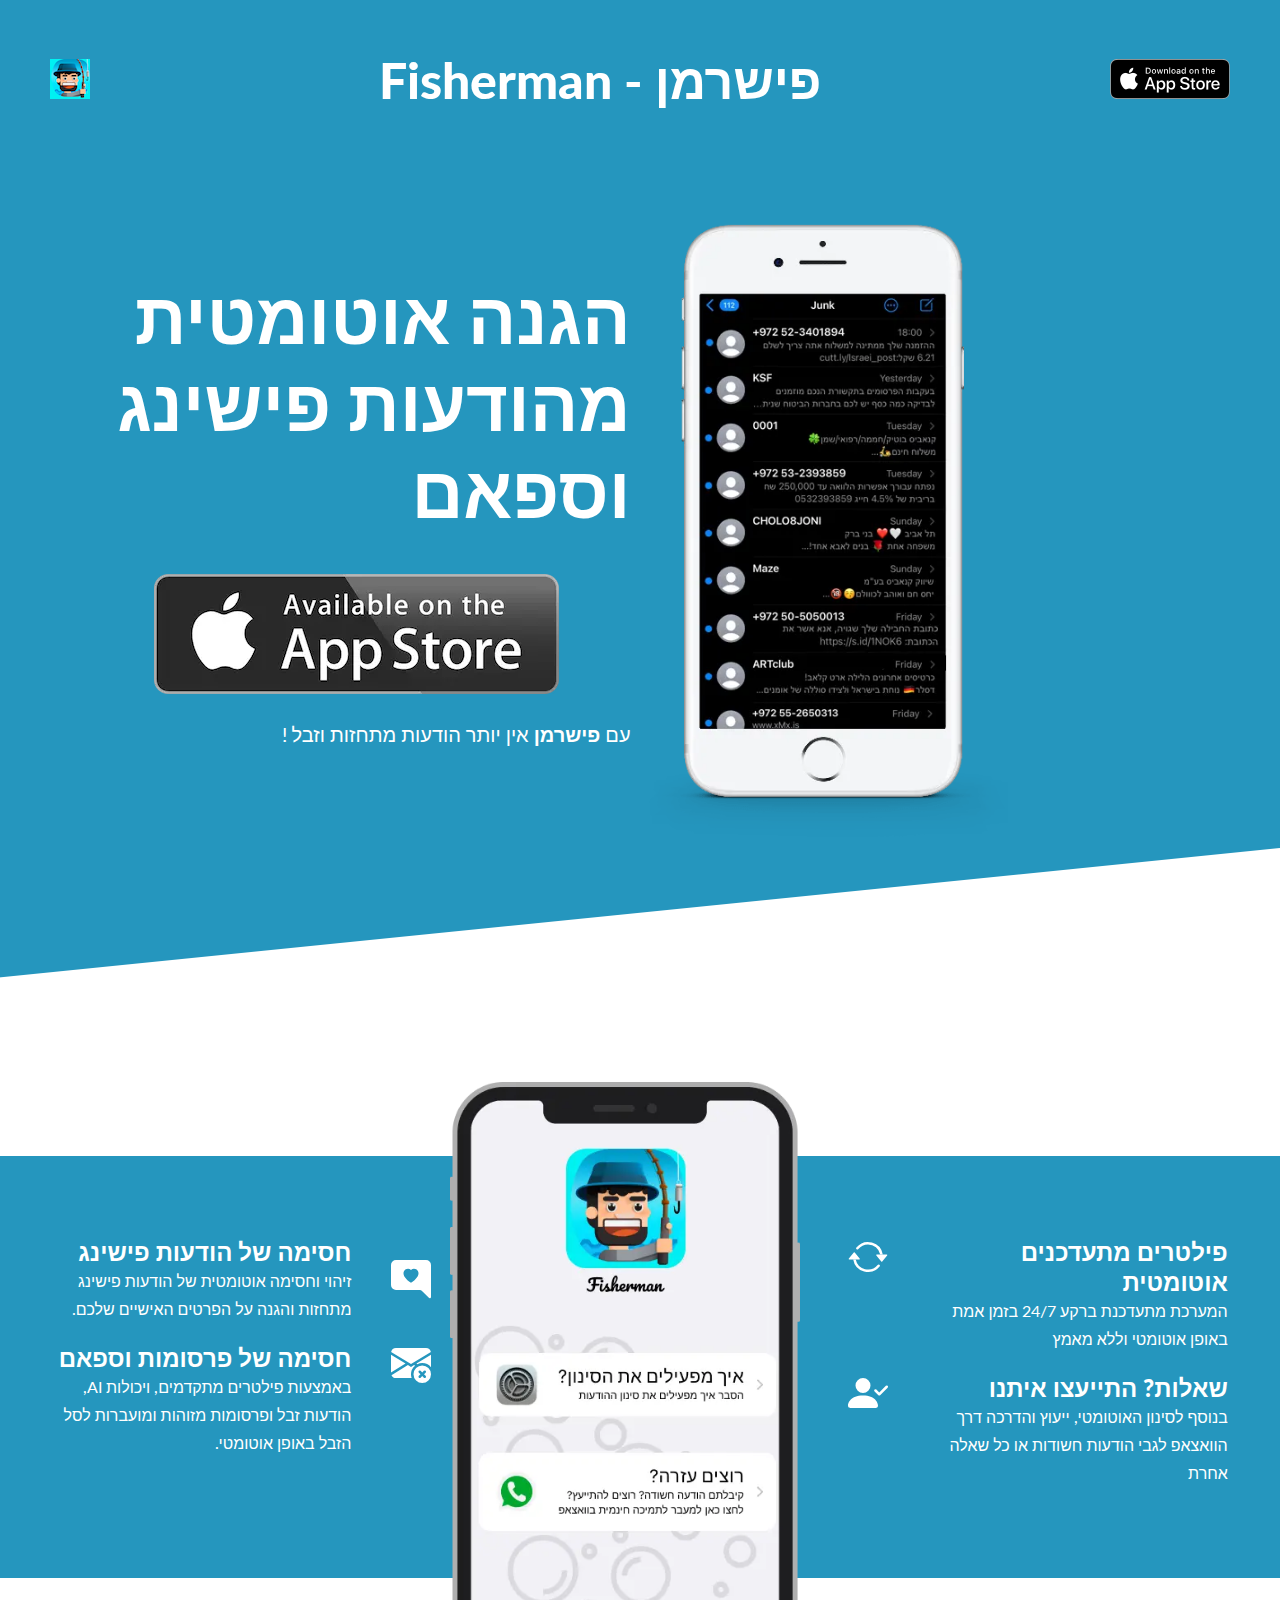
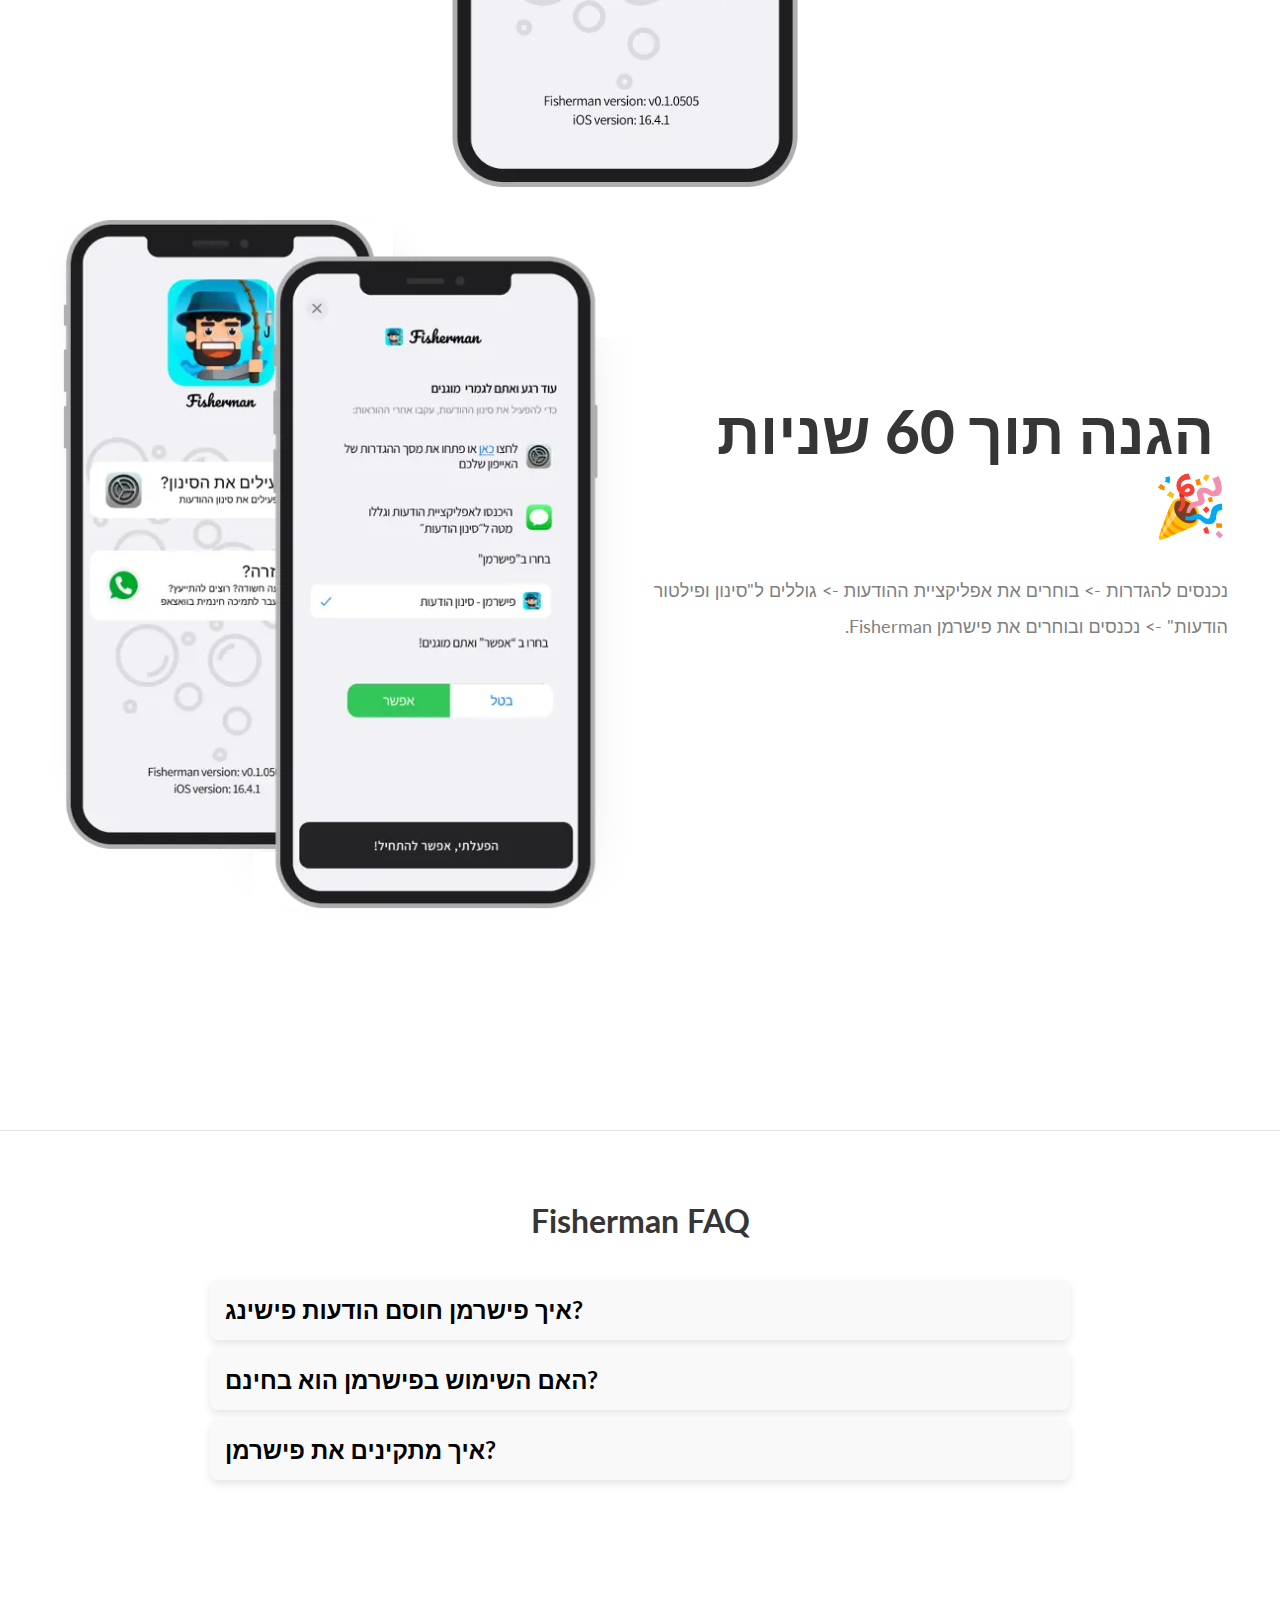
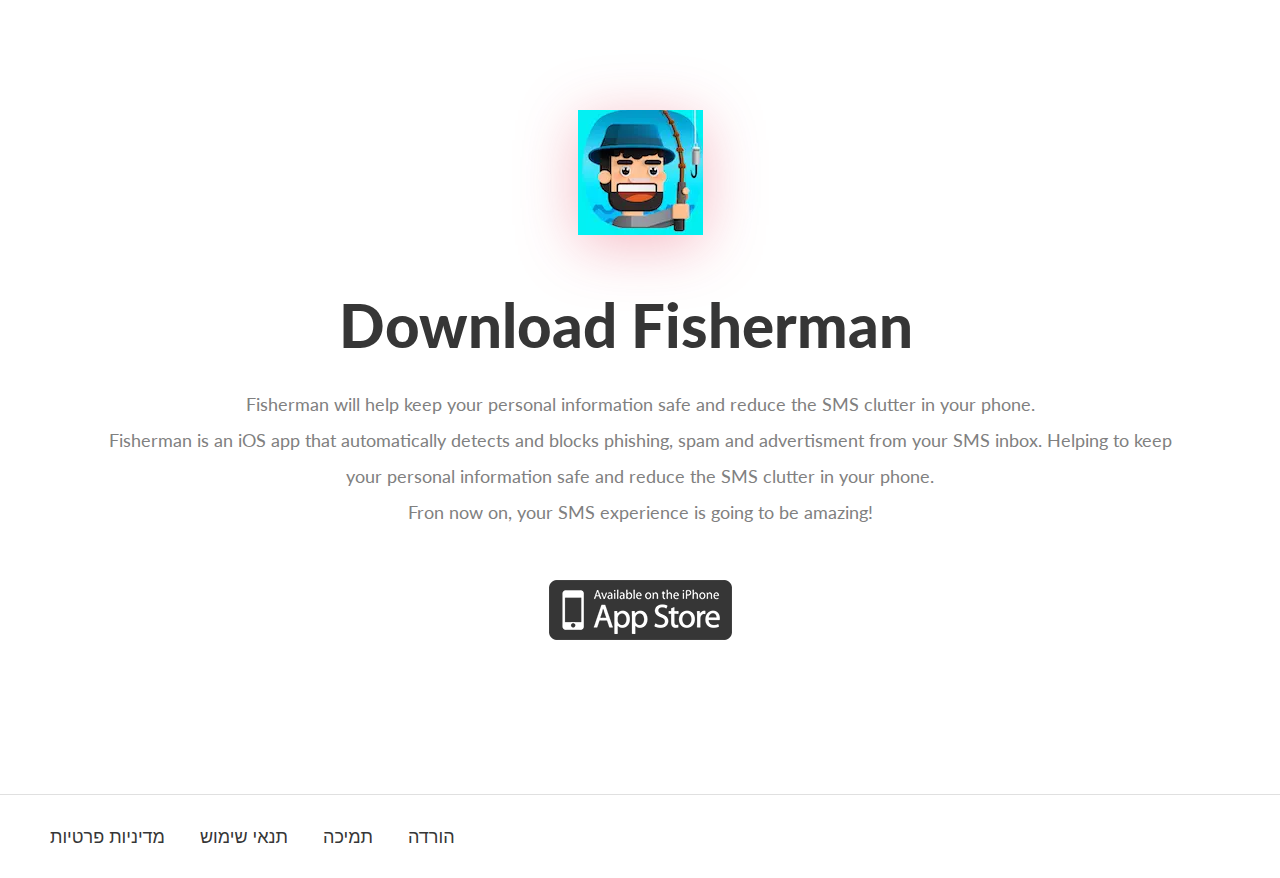
==== commit 2fcb07ba: "Update index.html" ====
--- a/index.html
+++ b/index.html
@@ -11,6 +11,39 @@
     <link rel="preload" href="css/styles.css" as="style">
     <link rel="preload" href="css/grid.css" as="style">
     <link rel="preload" href="images/appstore-2x.webp" as="image">
+    <style>
+      .faq-container {
+        padding: 20px;
+        max-width: 900px;
+        margin: 0 auto;
+        text-align: left;
+      }
+      .faq-title {
+        text-align: center;
+        margin-bottom: 40px;
+        font-size: 2rem;
+        font-weight: bold;
+      }
+      .faq-card {
+        background: #f9f9f9;
+        border-radius: 8px;
+        box-shadow: 0 4px 8px rgba(0, 0, 0, 0.1);
+        margin-bottom: 10px;
+        padding: 15px;
+        cursor: pointer;
+        color: black;
+      }
+      .faq-card h3 {
+        margin: 0;
+        font-size: 1.5rem;
+      }
+      .faq-answer {
+        display: none;
+        padding-top: 10px;
+        font-size: 1rem;
+      }
+  </style>
+
 
     <!-- Favicon -->
     <link rel="apple-touch-icon" sizes="180x180" href="images/favicon/apple-touch-icon.png" />
@@ -47,101 +80,6 @@
     <link rel="stylesheet" href="css/styles.css" />
     <link rel="stylesheet" href="css/grid.css" />
 
-    <!-- Custom FAQ Style -->
-    <style>
-      .howto-section {
-        background-color: #2596be; /* The blue background color */
-        padding: 40px 0; /* Adjust the padding as necessary */
-        color: white; /* Ensure text is readable on the blue background */
-      }
-
-      .faq-container {
-        padding: 20px;
-        max-width: 900px;
-        margin: 0 auto;
-        text-align: left;
-      }
-      .faq-title {
-        text-align: center;
-        margin-bottom: 40px;
-        font-size: 2rem;
-        font-weight: bold;
-      }
-      .faq-card {
-        background: #f9f9f9;
-        border-radius: 8px;
-        box-shadow: 0 4px 8px rgba(0, 0, 0, 0.1);
-        margin-bottom: 10px;
-        padding: 15px;
-        cursor: pointer;
-        color: black; /* Text inside cards should stay dark for readability */
-      }
-      .faq-card h3 {
-        margin: 0;
-        font-size: 1.5rem;
-      }
-      .faq-answer {
-        display: none;
-        padding-top: 10px;
-        font-size: 1rem;
-      }
-
-      /* Language switcher styling */
-      .language-switcher {
-        position: absolute;
-        top: 20px;
-        right: 20px;
-        display: inline-block;
-      }
-      .language-btn {
-        cursor: pointer;
-        font-size: 1.5rem;
-      }
-      .dropdown-content {
-        display: none;
-        position: absolute;
-        background-color: #f9f9f9;
-        min-width: 100px;
-        box-shadow: 0 8px 16px rgba(0, 0, 0, 0.2);
-        z-index: 1;
-      }
-      .dropdown-content a {
-        color: black;
-        padding: 8px 16px;
-        text-decoration: none;
-        display: block;
-      }
-      .dropdown-content a:hover {
-        background-color: #f1f1f1;
-      }
-
-      /* Preloader */
-      .preloader {
-        position: fixed;
-        left: 0;
-        top: 0;
-        width: 100%;
-        height: 100%;
-        z-index: 9999;
-        background-color: #fff;
-        display: flex;
-        align-items: center;
-        justify-content: center;
-      }
-      .preloader .loader {
-        border: 6px solid #f3f3f3;
-        border-top: 6px solid #3498db;
-        border-radius: 50%;
-        width: 40px;
-        height: 40px;
-        animation: spin 1s linear infinite;
-      }
-      @keyframes spin {
-        0% { transform: rotate(0deg); }
-        100% { transform: rotate(360deg); }
-      }
-    </style>
-
     <!-- Clarity Script with async attribute -->
     <script async type="text/javascript">
       (function(c,l,a,r,i,t,y){
@@ -151,84 +89,345 @@
       })(window, document, "clarity", "script", "ia5irlsmfr");
     </script>
   </head>
-
   <body>
-    <!-- Language switcher with flags -->
-    <div class="language-switcher">
-      <span id="flag-icon" class="language-btn" onclick="toggleLanguageDropdown()">🇮🇱</span>
-      <div id="language-dropdown" class="dropdown-content">
-        <a href="#" onclick="setLanguage('en')">🇺🇸 English</a>
-        <a href="#" onclick="setLanguage('he')">🇮🇱 עברית</a>
-      </div>
-    </div>
-
     <!-- Preloader -->
     <div class="preloader">
       <div class="loader"></div>
     </div>
     <!-- Preloader End -->
-
     <!-- Header Section -->
     <header id="home">
       <nav>
         <div class="navbar-logo">
           <a href="#" class="logo">
             <img src="images/app_logo_40.png" alt="Fisherman Logo" style="margin: 20 auto;">
-          </a>
+          </a>    
         </div>
 
         <div class="navbar-logo">
           <a href="#" class="logo" style="width: fit-content;">
             Fisherman - פישרמן
-          </a>
-        </div>
-
+          </a>    
+        </div>
+            
         <div class="navbar-logo">
           <a href="https://apps.apple.com/il/app/fisherman-sms-filtering/id6449192504" class="logo">
+           <!-- <svg xmlns="http://www.w3.org/2000/svg" viewBox="0 0 240 80">
+            <path d="M110.1 0H7.5c-.7 0-1.3.1-2 .2-.6.1-1.3.3-1.9.6C3 1.1 2.5 1.5 2 2S1.1 3 .8 3.6C.5 4.2.3 4.9.2 5.5c-.1.7-.2 1.4-.2 2v24.9c0 .7.1 1.3.2 2s.3 1.3.6 1.9c.3.7.7 1.2 1.2 1.7s1 .9 1.6 1.2c.6.3 1.2.5 1.9.6.7.1 1.3.2 2 .2h104.6c.7 0 1.3-.1 2-.2s1.3-.3 1.9-.6c.6-.3 1.1-.7 1.6-1.2s.9-1 1.2-1.6c.3-.6.5-1.2.6-1.9.1-.7.2-1.3.2-2v-.9V9.5 8.4v-.9c0-.7-.1-1.3-.2-2s-.3-1.3-.6-1.9c-.6-1.2-1.6-2.2-2.8-2.8-.6-.3-1.2-.5-1.9-.6-.7-.1-1.3-.2-2-.2h-2z" fill="#a6a6a6"/><path d="M8.4 39.1h-.9c-.6 0-1.3-.1-1.9-.2-.6-.1-1.1-.3-1.7-.5-.5-.3-1-.6-1.4-1-.4-.4-.8-.9-1-1.4-.3-.5-.4-1.1-.5-1.7-.1-.6-.2-1.2-.2-1.9v-24-.9c0-.6.1-1.3.2-1.9.1-.5.3-1.1.6-1.6s.6-1 1-1.4c.4-.4.9-.7 1.4-1 .5-.3 1.1-.4 1.7-.5C6.3 1 6.9.9 7.6.9H112.2c.6 0 1.2.1 1.9.2.6.1 1.1.3 1.7.5 1 .5 1.9 1.4 2.4 2.4.3.5.4 1.1.5 1.6.1.6.2 1.3.2 1.9v24.9c0 .6-.1 1.2-.2 1.9-.1.6-.3 1.1-.5 1.7-.3.5-.6 1-1 1.4-.4.4-.9.8-1.4 1-.5.3-1.1.5-1.7.5-.6.1-1.2.2-1.9.2H8.4z"/><path d="M24.8 20.3c0-1.7.9-3.3 2.4-4.2-.9-1.3-2.4-2.1-4-2.2-1.7-.2-3.3 1-4.2 1-.9 0-2.2-1-3.6-1-1.9.1-3.6 1.1-4.5 2.7-1.9 3.3-.5 8.3 1.4 11 .9 1.3 2 2.8 3.4 2.8 1.4-.1 1.9-.9 3.6-.9 1.7 0 2.1.9 3.6.9s2.4-1.3 3.3-2.7c.7-.9 1.2-2 1.5-3.1-1.8-.6-2.9-2.4-2.9-4.3zM22 12.2c.8-1 1.2-2.2 1.1-3.5-1.2.1-2.4.7-3.2 1.7-.8.9-1.2 2.1-1.1 3.4 1.3 0 2.4-.6 3.2-1.6zM42.3 27.1h-4.7l-1.1 3.4h-2L39 18.1h2l4.5 12.4h-2l-1.2-3.4zm-4.2-1.5h3.8L40 20.1h-.1l-1.8 5.5zm17.1.4c0 2.8-1.5 4.6-3.8 4.6-1.2.1-2.3-.6-2.8-1.6v4.5h-1.9v-12h1.8V23c.6-1 1.7-1.6 2.9-1.6 2.2-.1 3.8 1.8 3.8 4.6zm-2 0c0-1.8-.9-3-2.4-3-1.4 0-2.4 1.2-2.4 3s1 3 2.4 3c1.5 0 2.4-1.2 2.4-3zm11.9 0c0 2.8-1.5 4.6-3.8 4.6-1.2.1-2.3-.6-2.8-1.6v4.5h-1.9v-12h1.8V23c.6-1 1.7-1.6 2.9-1.6 2.3-.1 3.8 1.8 3.8 4.6zm-1.9 0c0-1.8-.9-3-2.4-3-1.4 0-2.4 1.2-2.4 3s1 3 2.4 3c1.5 0 2.4-1.2 2.4-3zm8.5 1c.1 1.2 1.3 2 3 2 1.6 0 2.7-.8 2.7-1.9 0-1-.7-1.5-2.3-1.9l-1.6-.4c-2.3-.5-3.3-1.6-3.3-3.3 0-2.1 1.9-3.6 4.5-3.6s4.4 1.5 4.5 3.6h-1.9c-.1-1.2-1.1-2-2.6-2s-2.5.8-2.5 1.9c0 .9.7 1.4 2.3 1.8l1.4.3c2.5.6 3.6 1.6 3.6 3.4 0 2.3-1.8 3.8-4.8 3.8-2.8 0-4.6-1.4-4.7-3.7h1.7zm11.6-7.7v2.1H85v1.5h-1.7v5c0 .8.3 1.1 1.1 1.1h.6v1.5c-.3.1-.7.1-1 .1-1.8 0-2.5-.7-2.5-2.4V23h-1.3v-1.5h1.3v-2.1h1.8zm2.8 6.7c0-2.8 1.7-4.6 4.3-4.6 2.6 0 4.3 1.8 4.3 4.6 0 2.9-1.7 4.6-4.3 4.6-2.7 0-4.3-1.8-4.3-4.6zm6.7 0c0-2-.9-3.1-2.4-3.1S88 24 88 26s.9 3.1 2.4 3.1 2.4-1.2 2.4-3.1zm3.4-4.6H98V23c.2-1 1.2-1.7 2.2-1.6.2 0 .4 0 .6.1v1.7c-.3-.1-.6-.1-.8-.1-1 0-1.9.8-1.9 1.8v5.7h-1.9v-9.2zm13.2 6.4c-.2 1.6-1.8 2.8-3.9 2.8-2.6 0-4.3-1.8-4.3-4.6s1.6-4.7 4.2-4.7c2.5 0 4.1 1.7 4.1 4.5v.6h-6.4v.1c-.1 1.3.8 2.4 2.1 2.6h.3c.9.1 1.8-.4 2.1-1.3h1.8zm-6.3-2.7h4.5c.1-1.2-.9-2.2-2.1-2.3h-.2c-1.2 0-2.2 1-2.2 2.3z" fill="#fff"/><g><path d="M37.8 8.7c1.5-.1 2.7 1 2.8 2.4v.5c0 1.9-1 3-2.8 3h-2.2v-6l2.2.1zm-1.2 5.2h1.1c1 .1 1.9-.7 2-1.8v-.4c.1-1-.6-2-1.6-2.1h-1.5v4.3zm5.1-1.5c-.1-1.2.8-2.2 1.9-2.3 1.2-.1 2.2.8 2.3 1.9v.4c.1 1.2-.7 2.2-1.9 2.3-1.2.1-2.2-.7-2.3-1.9v-.4zm3.3 0c0-1-.4-1.5-1.2-1.5-.8 0-1.2.6-1.2 1.5 0 1 .4 1.6 1.2 1.6.8 0 1.2-.6 1.2-1.6zm6.6 2.3h-.9l-.9-3.3h-.1l-.9 3.3h-.9l-1.2-4.5h.9l.8 3.4h.1l.9-3.4h.9l.9 3.4h.1l.8-3.4h.9l-1.4 4.5zm2.3-4.5h.9v.7h.1c.2-.5.8-.8 1.3-.8.8-.1 1.5.5 1.6 1.4V14.7h-.9V12c0-.7-.3-1.1-1-1.1-.6 0-1.1.4-1.1 1V14.7h-.9v-4.5zm5.2-1.8h.9v6.3h-.9V8.4zm2.1 4c-.1-1.2.7-2.2 1.9-2.3 1.2-.1 2.2.7 2.3 1.9v.4c.1 1.2-.7 2.2-1.9 2.3-1.2.1-2.2-.7-2.3-1.9v-.4zm3.4 0c0-1-.4-1.5-1.2-1.5-.8 0-1.2.6-1.2 1.5 0 1 .4 1.6 1.2 1.6.7 0 1.2-.6 1.2-1.6zm1.8 1c0-.8.6-1.3 1.7-1.3l1.2-.1v-.4c0-.5-.3-.7-.9-.7-.5 0-.8.2-.9.5h-.9c.1-.8.8-1.3 1.8-1.3 1.1 0 1.8.6 1.8 1.5v3.1h-.9v-.6h-.1c-.3.5-.8.7-1.4.7-.7.1-1.4-.5-1.5-1.2.1-.1.1-.1.1-.2zm2.9-.4v-.4l-1.1.1c-.6 0-.9.3-.9.6 0 .4.4.6.8.6.6.2 1.1-.2 1.2-.9 0 .1 0 .1 0 0zm2-.6c0-1.4.7-2.3 1.9-2.3.6 0 1.1.3 1.4.8h.1V8.4h.9v6.3h-.9V14h-.1c-.3.5-.8.8-1.4.8-1.1 0-1.9-.9-1.9-2.4zm1 0c0 1 .4 1.5 1.2 1.5.8 0 1.2-.6 1.2-1.5s-.5-1.5-1.2-1.5c-.8 0-1.2.6-1.2 1.5zm6.9 0c-.1-1.2.7-2.2 1.9-2.3 1.2-.1 2.2.7 2.3 1.9v.4c.1 1.2-.7 2.2-1.9 2.3-1.2.1-2.2-.7-2.3-1.9v-.4zm3.4 0c0-1-.4-1.5-1.2-1.5-.8 0-1.2.6-1.2 1.5 0 1 .4 1.6 1.2 1.6.7 0 1.2-.6 1.2-1.6zm2.1-2.2h.9v.7h.1c.2-.5.8-.8 1.3-.8.8-.1 1.5.5 1.6 1.4V14.7h-.9V12c0-.7-.3-1.1-1-1.1-.6 0-1.1.4-1.1 1V14.7h-.9v-4.5zm8.8-1.1v1.1h1v.8h-1v2.3c0 .5.2.7.6.7h.3v.7h-.5c-1 0-1.4-.3-1.4-1.2V11h-.7v-.7h.7V9.1h1zm2.2-.7h.9v2.5h.1c.2-.5.8-.9 1.4-.8.8 0 1.5.6 1.6 1.4V14.7h-.9V12c0-.7-.3-1.1-1-1.1-.6 0-1.1.4-1.1 1V14.7h-.9V8.4zm9.1 5.1c-.2.8-1.1 1.4-1.9 1.3-1.1 0-2.1-.9-2.1-2v-.3c-.2-1.1.6-2.2 1.8-2.3h.3c1.3 0 2 .9 2 2.3v.3h-3.2v.1c-.1.7.4 1.2 1.1 1.3h.1c.4.1.9-.2 1.1-.5h.8zm-3.2-1.5h2.3c0-.6-.4-1.1-1-1.2h-.1c-.6.1-1.2.6-1.2 1.2z" fill="#fff"/></g></svg> -->
             <img src="images/appstore-nav.png" alt="" style="margin: 10 auto;">
-          </a>
-        </div>
+          </a>    
+        </div>
+
+        <!-- <div id="navbar">
+          <ul>
+            <li><a href="#features">FEATURES</a></li>
+            <li><a href="#testimonial">TESTIMONIAL</a></li>
+            <li><a href="#howto">HOW TO</a></li>
+            <li><a href="#download">DOWNLOAD</a></li>
+          </ul>
+        </div> -->
+        <!-- <div id="mobileNav">
+          <span onclick="openNav()">&#9776;</span>
+        </div>
+        <div id="myNav" class="mobileNavOverlay">
+          <div class="overlay-content">
+            <a href="javascript:void()" class="close-btn" onclick="closeNav()"
+              >&times;</a
+            >
+            <a href="#home" onclick="closeNav()">HOME</a>
+            <a href="#features" onclick="closeNav()">FEATURES</a>
+            <a href="#testimonial" onclick="closeNav()">TESTIMONIAL</a>
+            <a href="#howto" onclick="closeNav()">HOW TO</a>
+            <a href="#download" onclick="closeNav()">DOWNLOAD</a>
+          </div>
+        </div> -->
       </nav>
+      <div id="hero">
+        <div class="row">
+          <div class="col span_1_of_2">
+            <div class="hero-description">
+            </a>      
+            <h1 dir="rtl" style="margin: auto">
+                הגנה אוטומטית מהודעות פישינג וספאם <br />
+            </h1>
+              <a href="https://apps.apple.com/il/app/fisherman-sms-filtering/id6449192504" target="https://apps.apple.com/il/app/fisherman-sms-filtering/id6449192504">
+                <img src="images/appstore-2x.webp" alt="" style="display: block; margin: 0 auto; margin-bottom: 10px; margin-top: 40px;">
+              </a>
+              <p dir="rtl">
+                עם <span class="bold-text">פישרמן</span> אין יותר הודעות מתחזות וזבל !
+              </p>
+            </div>
+          </div>
+          <div class="col span_1_of_2">
+            <img class="hero-img" src="images/1.webp" alt="" />
+          </div>
+        </div>
+      </div>
+      <div class="shape-divider">
+        <div class="custom-shape-divider-bottom-1603385849">
+          <svg
+            data-name="Layer 1"
+            xmlns="http://www.w3.org/2000/svg"
+            viewBox="0 0 1200 120"
+            preserveAspectRatio="none"
+          >
+            <path
+              d="M1200 120L0 16.48 0 0 1200 0 1200 120z"
+              class="shape-fill"
+            ></path>
+          </svg>
+        </div>
+      </div>
+      <button onclick="topFunction()" id="scrollUp" title="Go to top">
+        <svg
+          width="1.5rem"
+          height="1.5rem"
+          viewBox="0 0 16 16"
+          class="bi bi-arrow-up"
+          fill="currentColor"
+          xmlns="http://www.w3.org/2000/svg"
+        >
+          <path
+            fill-rule="evenodd"
+            d="M8 15a.5.5 0 0 0 .5-.5V2.707l3.146 3.147a.5.5 0 0 0 .708-.708l-4-4a.5.5 0 0 0-.708 0l-4 4a.5.5 0 1 0 .708.708L7.5 2.707V14.5a.5.5 0 0 0 .5.5z"
+          />
+        </svg>
+      </button>
     </header>
     <!-- End: Header Section -->
-
-    <!-- Hero Section -->
-    <div id="hero">
-      <div class="row">
-        <div class="col span_1_of_2">
-          <div class="hero-description">
-            <h1 dir="rtl" style="margin: auto">
-              הגנה אוטומטית מהודעות פישינג וספאם <br />
-            </h1>
-            <a href="https://apps.apple.com/il/app/fisherman-sms-filtering/id6449192504" target="https://apps.apple.com/il/app/fisherman-sms-filtering/id6449192504">
-              <img src="images/appstore-2x.webp" alt="" style="display: block; margin: 0 auto; margin-bottom: 10px; margin-top: 40px;">
-            </a>
-            <p dir="rtl">
-              עם <span class="bold-text">פישרמן</span> אין יותר הודעות מתחזות וזבל!
-            </p>
-          </div>
-        </div>
-        <div class="col span_1_of_2">
-          <img class="hero-img" src="images/1.webp" alt="" />
-        </div>
-      </div>
-    </div>
 
     <!-- How To Section -->
     <section id="howto">
       <div class="row">
-        <!-- Content from your HowTo section here -->
+        <div class="col span_1_of_3 first-col">
+          <div class="first-item">
+            <div class="item-description" dir="rtl" style="text-align: right;">
+              <h4>חסימה של הודעות פישינג</h4>
+              <p>
+                זיהוי וחסימה אוטומטית של הודעות פישינג מתחזות והגנה על הפרטים האישיים שלכם.
+              </p>
+            </div>
+            <div class="item-icon1">
+              <svg xmlns="http://www.w3.org/2000/svg" width="2.5rem" height="2.rem" fill="currentColor" class="bi bi-chat-right-heart-fill" viewBox="0 0 16 16">
+                <path d="M16 2a2 2 0 0 0-2-2H2a2 2 0 0 0-2 2v8a2 2 0 0 0 2 2h9.586a1 1 0 0 1 .707.293l2.853 2.853a.5.5 0 0 0 .854-.353V2ZM8 3.993c1.664-1.711 5.825 1.283 0 5.132-5.825-3.85-1.664-6.843 0-5.132Z"/>
+              </svg>
+            </div>
+          </div>
+          <div class="first-item">
+            <div class="item-description" dir="rtl" style="text-align: right;">
+              <h4>חסימה של פרסומות וספאם</h4>
+              <p>
+                באמצעות פילטרים מתקדמים, ויכולות AI, הודעות זבל ופרסומות מזוהות ומועברות לסל הזבל באופן אוטומטי.
+              </p>
+            </div>
+            <div class="item-icon1">
+              <svg xmlns="http://www.w3.org/2000/svg" width="2.5rem" height="2.5rem" fill="currentColor" class="bi bi-envelope-x-fill" viewBox="0 0 16 16">
+                <path d="M.05 3.555A2 2 0 0 1 2 2h12a2 2 0 0 1 1.95 1.555L8 8.414.05 3.555ZM0 4.697v7.104l5.803-3.558L0 4.697ZM6.761 8.83l-6.57 4.026A2 2 0 0 0 2 14h6.256A4.493 4.493 0 0 1 8 12.5a4.49 4.49 0 0 1 1.606-3.446l-.367-.225L8 9.586l-1.239-.757ZM16 4.697v4.974A4.491 4.491 0 0 0 12.5 8a4.49 4.49 0 0 0-1.965.45l-.338-.207L16 4.697Z"/>
+                <path d="M16 12.5a3.5 3.5 0 1 1-7 0 3.5 3.5 0 0 1 7 0Zm-4.854-1.354a.5.5 0 0 0 0 .708l.647.646-.647.646a.5.5 0 0 0 .708.708l.646-.647.646.647a.5.5 0 0 0 .708-.708l-.647-.646.647-.646a.5.5 0 0 0-.708-.708l-.646.647-.646-.647a.5.5 0 0 0-.708 0Z"/>
+              </svg>
+            </div>
+          </div>
+        </div>
+        <div class="col span_1_of_3 second-col">
+          <img class="big_image" src="images/2.webp" alt="" />
+        </div>
+        <div class="col span_1_of_3 third-col">
+          <div class="last-item">
+            <div class="item-icon2">
+              <svg xmlns="http://www.w3.org/2000/svg" width="2.5rem" height="2.5rem" fill="currentColor" class="bi bi-arrow-repeat" viewBox="0 0 16 16">
+                <path d="M11.534 7h3.932a.25.25 0 0 1 .192.41l-1.966 2.36a.25.25 0 0 1-.384 0l-1.966-2.36a.25.25 0 0 1 .192-.41zm-11 2h3.932a.25.25 0 0 0 .192-.41L2.692 6.23a.25.25 0 0 0-.384 0L.342 8.59A.25.25 0 0 0 .534 9z"/>
+                 <path fill-rule="evenodd" d="M8 3c-1.552 0-2.94.707-3.857 1.818a.5.5 0 1 1-.771-.636A6.002 6.002 0 0 1 13.917 7H12.9A5.002 5.002 0 0 0 8 3zM3.1 9a5.002 5.002 0 0 0 8.757 2.182.5.5 0 1 1 .771.636A6.002 6.002 0 0 1 2.083 9H3.1z"/>
+              </svg>
+            </div>
+            <div class="item-description" dir="rtl" style="text-align: right;">
+              <h4>פילטרים מתעדכנים אוטומטית</h4>
+              <p>
+                המערכת מתעדכנת ברקע  24/7 בזמן אמת באופן אוטומטי וללא מאמץ
+              </p>
+            </div>
+          </div>
+          <div class="last-item">
+            <div class="item-icon2">
+              <svg
+                width="2.5rem"
+                height="2.5rem"
+                viewBox="0 0 16 16"
+                class="bi bi-person-check-fill"
+                fill="currentColor"
+                xmlns="http://www.w3.org/2000/svg"
+              >
+                  <path fill-rule="evenodd" d="M15.854 5.146a.5.5 0 0 1 0 .708l-3 3a.5.5 0 0 1-.708 0l-1.5-1.5a.5.5 0 0 1 .708-.708L12.5 7.793l2.646-2.647a.5.5 0 0 1 .708 0z"/>
+                  <path d="M1 14s-1 0-1-1 1-4 6-4 6 3 6 4-1 1-1 1H1zm5-6a3 3 0 1 0 0-6 3 3 0 0 0 0 6z"/>
+               
+              </svg>
+            </div>
+            <div class="item-description" dir="rtl" style="text-align: right;">
+              <h4>שאלות? התייעצו איתנו</h4>  
+              <p>
+                 בנוסף לסינון האוטומטי, ייעוץ והדרכה דרך הוואצאפ לגבי הודעות חשודות או כל שאלה אחרת
+              </p>
+            </div>
+          </div>
+        </div>
       </div>
     </section>
     <!-- End: How To Section -->
 
+
+<!-- Features Section -->
+<section id="features">
+  <div class="row">
+    <div class="col span_1_of_2">
+      <div class="features-images">
+        <img class="features_1" src="images/features1.webp" alt="" />
+      </div>
+    </div>
+    <div class="col span_1_of_2">
+      <div class="section-description features-description col1" dir="rtl" style="text-align: right;">
+        <h2 class="stylish_heading">
+          <span class="red_dot">.</span>הגנה תוך 60 שניות 🎉
+        </h2>
+        <p class="little-description">
+           נכנסים להגדרות -> בוחרים את אפליקציית ההודעות -> גוללים ל"סינון ופילטור הודעות" -> נכנסים ובוחרים את פישרמן Fisherman.
+        </p>
+      </div>
+    </div>
+  </div>
+      <!-- <div class="row second-features-row">
+        <div class="col span_1_of_2">
+          <div class="section-description features-description">
+            <h2 class="stylish_heading">
+              פחות מדקה ואתם מוגנים <span class="red_dot">.</span>
+            </h2>
+            <p class="little-description">
+              מורידים את האפליקציה, נכנסים להגדרות, בוחרים ב"הודעות" (Messages). כעת גיללו למטה ובחרו
+            </p>
+          </div>
+        </div> -->
+        <!-- <div class="col span_1_of_2">
+          <div class="features-images">
+            <img class="features_3" src="images/features2.png" alt="" />
+          </div>
+        </div> 
+      </div> -->
+    </section>
+    <!-- End: Features Section -->
+
+    <!-- Testimonial Section -->
+    <!-- <section id="testimonial">
+      <h2 class="stylish_heading">
+        What people say <span class="red_dot">.</span>
+      </h2>
+      <div class="row">
+        <div class="col span_1_of_3">
+          <div class="bubble">
+            <p class="message">
+              "Lorem ipsum dolor sit amet, onsectetur adipisicing elit, sed do
+              eiusmod tempor incididunt ut labore et dolore magna aliqua. Ut
+              enim ad minim"
+            </p>
+            <span class="company-name">Booking.com</span>
+          </div>
+          <div class="client-info">
+            <img class="avatar" src="images/avatar1.jpg" alt="" />
+            <div class="name">
+              <h4>John Doe</h4>
+              <p class="role">CEO</p>
+            </div>
+          </div>
+        </div>
+        <div class="col span_1_of_3">
+          <div class="bubble">
+            <p class="message">
+              "Lorem ipsum dolor sit amet, onsectetur adipisicing elit, sed do
+              eiusmod tempor incididunt ut labore et dolore magna aliqua. Ut
+              enim ad minim"
+            </p>
+            <span class="company-name">Airnbnb</span>
+          </div>
+          <div class="client-info">
+            <img class="avatar" src="images/avatar2.jpg" alt="" />
+            <div class="name">
+              <h4>John Doe</h4>
+              <p class="role">CEO</p>
+            </div>
+          </div>
+        </div>
+        <div class="col span_1_of_3">
+          <div class="bubble">
+            <p class="message">
+              "Lorem ipsum dolor sit amet, onsectetur adipisicing elit, sed do
+              eiusmod tempor incididunt ut labore et dolore magna aliqua. Ut
+              enim ad minim"
+            </p>
+            <span class="company-name">Symu.co</span>
+          </div>
+          <div class="client-info">
+            <img class="avatar" src="images/avatar3.jpg" alt="" />
+            <div class="name">
+              <h4>John Doe</h4>
+              <p class="role">CEO</p>
+            </div>
+          </div>
+        </div>
+      </div>
+    </section> -->
+    <!-- End: Testimonial Section -->
+
+
+    <!-- Subscribe Section -->
+    <!-- <section id="subscribe">
+      <div class="row">
+        <h2 class="stylish_heading">
+          Subscribe to our newsletter <span class="red_dot">.</span>
+        </h2>
+        <p class="">
+          Lorem ipsum dolor sit amet, consectetur adipisicing elit, sed do
+          eiusmod tempor incididunt ut labore et dolore magna.
+        </p>
+      </div>
+      <div class="subscribe-form">
+        <input
+          class="form-input"
+          type="email"
+          placeholder="Your email address"
+          required
+        />
+        <input type="submit" class="btn subscribe-btn" value="Subscribe" />
+      </div>
+    </section> -->
+    <!-- End: Subscribe Section -->
+
+    <!-- FAQ Section -->
     <!-- FAQ Section -->
     <section id="faq" class="howto-section">
       <div class="faq-container">
         <h2 id="faq-title" class="faq-title">Fisherman FAQ</h2>
-        <div id="faq-list"></div>
+        <div id="faq-list">
+          <!-- FAQ items -->
+          <div class="faq-card" onclick="toggleFaqAnswer('faq-1')">
+            <h3>איך פישרמן חוסם הודעות פישינג?</h3>
+            <div id="faq-1" class="faq-answer">פישרמן משתמש בפילטרים חכמים לאיתור אוטומטי של הודעות פישינג וחסימתן.</div>
+          </div>
+          <div class="faq-card" onclick="toggleFaqAnswer('faq-2')">
+            <h3>האם השימוש בפישרמן הוא בחינם?</h3>
+            <div id="faq-2" class="faq-answer">כן, פישרמן זמין בחינם לכל המשתמשים.</div>
+          </div>
+          <div class="faq-card" onclick="toggleFaqAnswer('faq-3')">
+            <h3>איך מתקינים את פישרמן?</h3>
+            <div id="faq-3" class="faq-answer">ניתן להוריד את פישרמן מה-App Store ולעקוב אחרי ההוראות להפעלת סינון הודעות SMS.</div>
+          </div>
+        </div>
       </div>
     </section>
+    
+    <!-- FAQ Toggle Script -->
+    <script>
+      function toggleFaqAnswer(faqId) {
+        var answer = document.getElementById(faqId);
+        answer.style.display = answer.style.display === 'block' ? 'none' : 'block';
+      }
+    </script>
 
     <!-- Download The App Section -->
     <section id="download">
@@ -239,11 +438,12 @@
         </h2>
         <p class="">
           Fisherman will help keep your personal information safe and reduce the SMS clutter in your phone. <br>
-          Fisherman is an iOS app that automatically detects and blocks phishing, spam and advertisements from your SMS inbox. Helping to keep your personal information safe and reduce the SMS clutter in your phone. <br>
-          From now on, your SMS experience is going to be amazing!
+          Fisherman is an iOS app that automatically detects and blocks phishing, spam and advertisment from your SMS inbox. Helping to keep your personal information safe and reduce the SMS clutter in your phone. <br>
+          Fron now on, your SMS experience is going to be amazing!
         </p>
+
         <a href="https://apps.apple.com/il/app/fisherman-sms-filtering/id6449192504">
-          <img src="images/appstore.png" alt="App Store" />
+          <img src="images/appstore.png" alt=""/>
         </a>
       </div>
     </section>
@@ -259,101 +459,23 @@
           <li><a href="https://apps.apple.com/il/app/fisherman-sms-filtering/id6449192504">הורדה</a></li>
         </ul>
       </div>
+      <!-- <div class="language-option">
+        <select name="Languages">
+          <option value="English" selected>ENGLISH</option>
+          <option value="বাংলা">বাংলা</option>
+          <option value="हिन्दी">हिन्दी</option>
+        </select>
+      </div> -->
     </section>
     <!-- End: Footer Section -->
 
-    <!-- Required JavaScript Files -->
+    <!-- Required JavaScript Files & CDN -->
+    <!-- JQuery CDN -->
     <script src="https://ajax.googleapis.com/ajax/libs/jquery/3.5.1/jquery.min.js"></script>
-
-    <script>
-      // Hide preloader when page finishes loading
-      window.onload = function() {
-        document.querySelector('.preloader').style.display = 'none'; // Hides preloader
-        updateLanguage(); // Ensures the FAQ loads in the correct language on page load
-      }
-
-      // Toggle FAQ answer visibility
-      function toggleFaqAnswer(faqId) {
-        var answerElement = document.getElementById(faqId);
-        if (answerElement.style.display === 'block') {
-          answerElement.style.display = 'none';
-        } else {
-          answerElement.style.display = 'block';
-        }
-      }
-
-      // Handle language change
-      function setLanguage(lang) {
-        const urlParams = new URLSearchParams(window.location.search);
-        urlParams.set("lang", lang);
-        window.location.search = urlParams.toString();
-        updateLanguage();
-      }
-
-      // Update the page content based on selected language
-      function updateLanguage() {
-        const urlParams = new URLSearchParams(window.location.search);
-        const lang = urlParams.get('lang') || 'he';  // Hebrew as default
-
-        // Switch flag icon based on language
-        const flagIcon = document.getElementById("flag-icon");
-        flagIcon.innerText = lang === "en" ? "🇺🇸" : "🇮🇱";
-
-        // Set text direction based on language
-        const faqContainer = document.getElementById('faq');
-        if (lang === "he") {
-          faqContainer.setAttribute("dir", "rtl");
-        } else {
-          faqContainer.setAttribute("dir", "ltr");
-        }
-
-        const faqData = {
-          en: {
-            title: "Fisherman FAQ",
-            questions: [
-              { q: "How does Fisherman block phishing?", a: "Fisherman uses advanced AI filters to automatically detect and block phishing messages." },
-              { q: "Is Fisherman free to use?", a: "Yes, Fisherman is completely free for all users." },
-              { q: "How do I install Fisherman?", a: "You can download Fisherman from the App Store and follow the on-screen instructions to activate SMS filtering." },
-              { q: "Does Fisherman work offline?", a: "No, Fisherman requires an active internet connection to update its spam and phishing filters." },
-              { q: "How can I get support?", a: "You can reach out to us via the support link in the app or through our website's support page." }
-            ]
-          },
-          he: {
-            title: "פישרמן - שאלות נפוצות",
-            questions: [
-              { q: "איך פישרמן חוסם הודעות פישינג?", a: "פישרמן משתמש בפילטרים חכמים לאיתור אוטומטי של הודעות פישינג וחסימתן." },
-              { q: "האם השימוש בפישרמן הוא בחינם?", a: "כן, פישרמן זמין בחינם לכל המשתמשים." },
-              { q: "איך מתקינים את פישרמן?", a: "ניתן להוריד את פישרמן מה-App Store ולעקוב אחרי ההוראות להפעלת סינון הודעות SMS." },
-              { q: "האם פישרמן פועל במצב לא מקוון?", a: "לא, פישרמן דורש חיבור לאינטרנט כדי לעדכן את הפילטרים לסינון ספאם ופישינג." },
-              { q: "איך אפשר לקבל תמיכה?", a: "ניתן ליצור קשר דרך קישור התמיכה באפליקציה או באתר שלנו." }
-            ]
-          }
-        };
-
-        const selectedFaq = faqData[lang];
-
-        // Update title
-        document.getElementById('faq-title').innerText = selectedFaq.title;
-
-        // Update FAQ cards
-        const faqList = document.getElementById('faq-list');
-        faqList.innerHTML = '';
-        selectedFaq.questions.forEach((faq, index) => {
-          faqList.innerHTML += `
-            <div class="faq-card" onclick="toggleFaqAnswer('faq-${index}')">
-              <h3>${faq.q}</h3>
-              <div id="faq-${index}" class="faq-answer">${faq.a}</div>
-            </div>`;
-        });
-      }
-
-      // Toggle language dropdown
-      function toggleLanguageDropdown() {
-        document.getElementById("language-dropdown").style.display =
-          document.getElementById("language-dropdown").style.display === "block"
-            ? "none"
-            : "block";
-      }
-    </script>
+    
+    <!-- Main JS Files -->
+    <script src="js/essential.js"></script>
+    <script src="js/jquery.nice-select.min.js"></script>
+    <script src="js/main.js"></script>
   </body>
 </html>
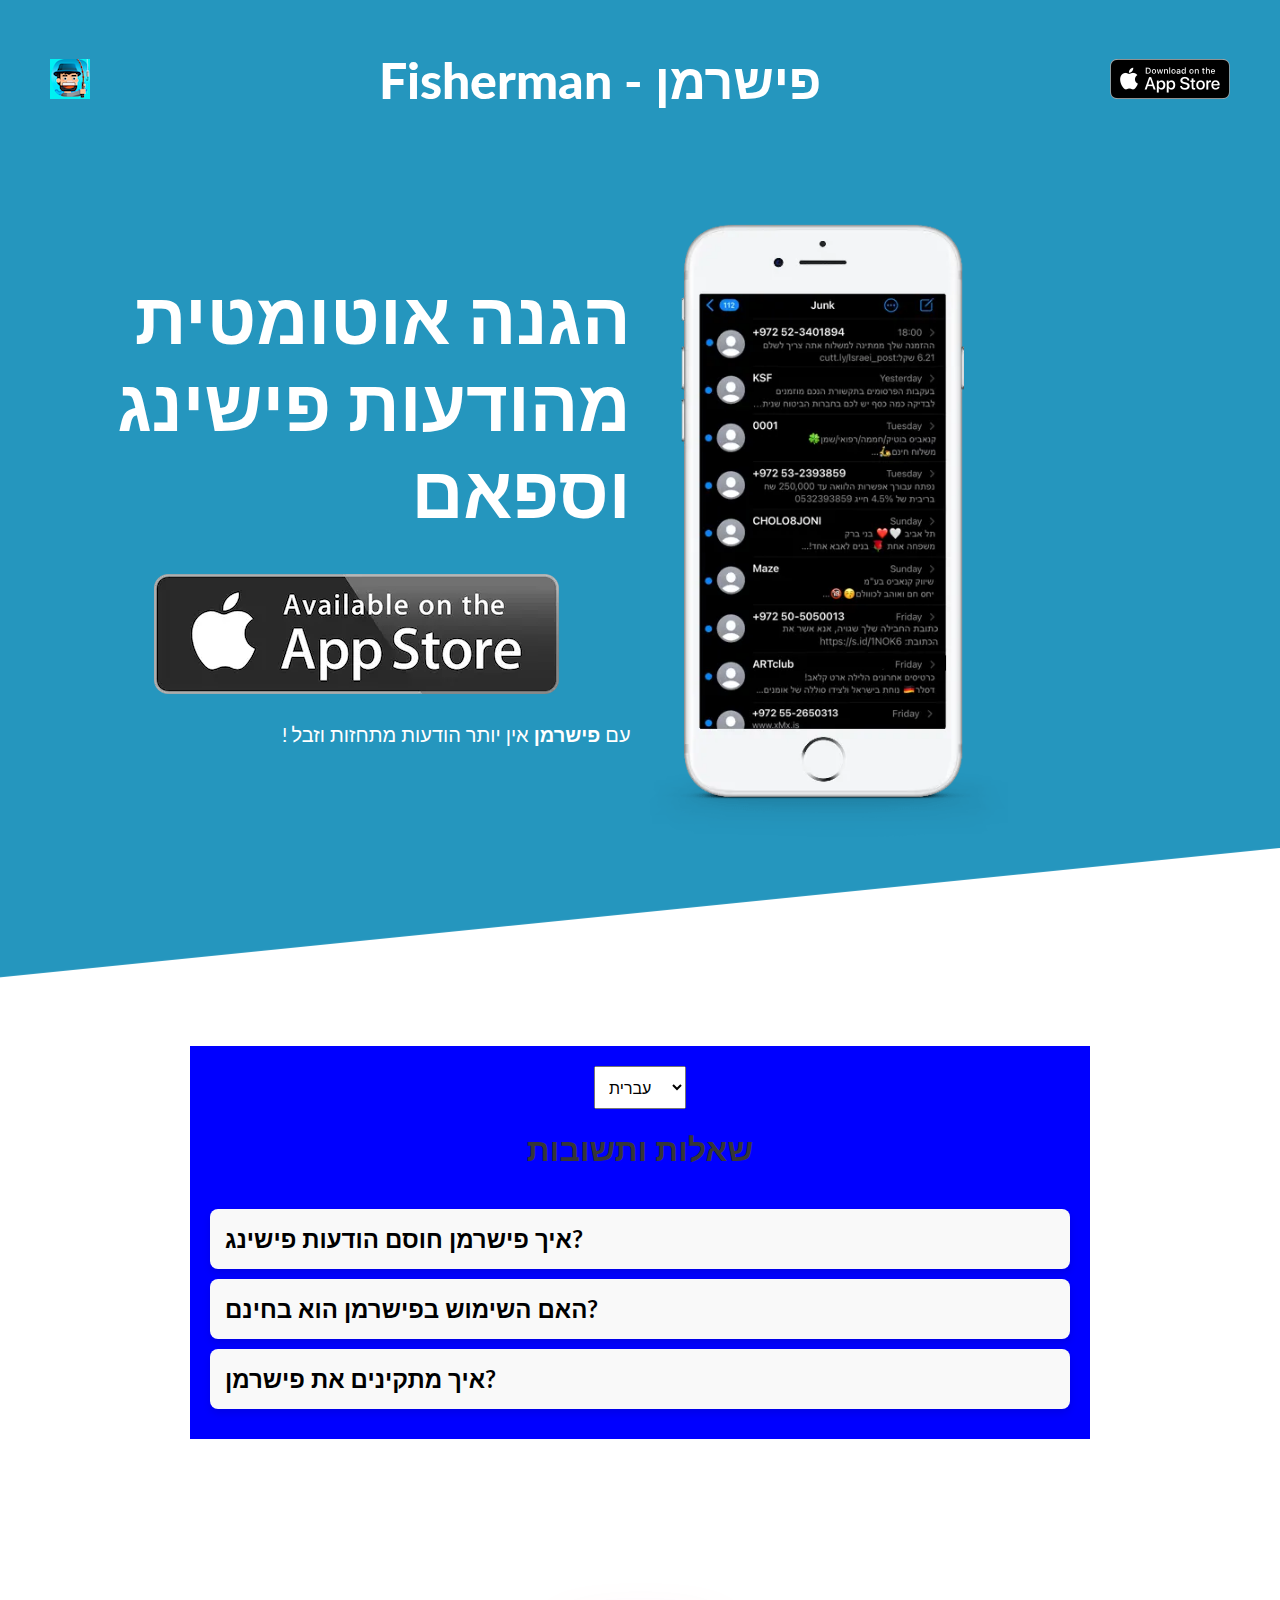
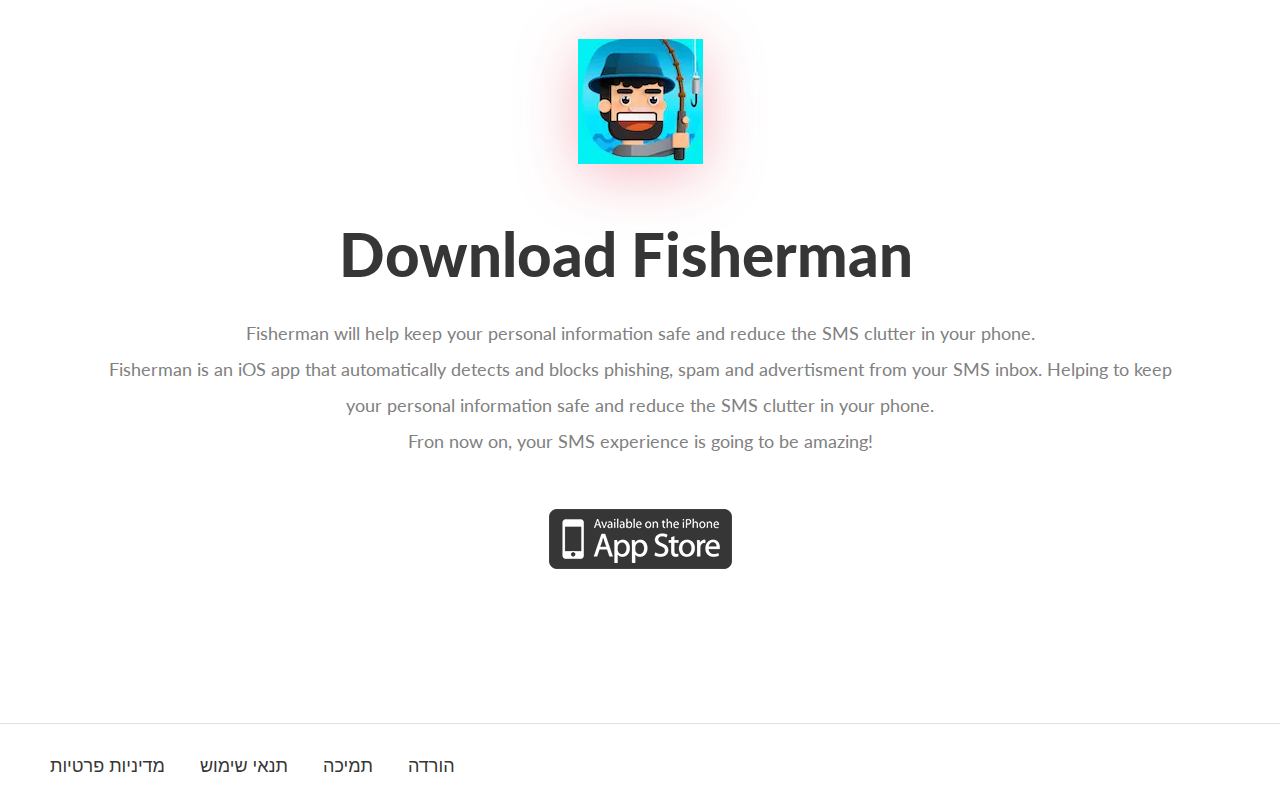
==== commit 13b636cf: "Update index.html" ====
--- a/index.html
+++ b/index.html
@@ -1,5 +1,5 @@
 <!DOCTYPE html>
-<html lang="en">
+<html lang="he">
   <head>
     <meta charset="UTF-8" />
     <meta name="viewport" content="width=device-width, initial-scale=1.0" />
@@ -17,6 +17,7 @@
         max-width: 900px;
         margin: 0 auto;
         text-align: left;
+        background-color: blue; /* Updated for blue background */
       }
       .faq-title {
         text-align: center;
@@ -42,8 +43,18 @@
         padding-top: 10px;
         font-size: 1rem;
       }
-  </style>
-
+
+      /* Language Selector Styles */
+      .language-selector {
+        display: flex;
+        justify-content: center;
+        margin-bottom: 20px;
+      }
+      .language-selector select {
+        padding: 10px;
+        font-size: 1rem;
+      }
+    </style>
 
     <!-- Favicon -->
     <link rel="apple-touch-icon" sizes="180x180" href="images/favicon/apple-touch-icon.png" />
@@ -90,11 +101,7 @@
     </script>
   </head>
   <body>
-    <!-- Preloader -->
-    <div class="preloader">
-      <div class="loader"></div>
-    </div>
-    <!-- Preloader End -->
+
     <!-- Header Section -->
     <header id="home">
       <nav>
@@ -112,35 +119,9 @@
             
         <div class="navbar-logo">
           <a href="https://apps.apple.com/il/app/fisherman-sms-filtering/id6449192504" class="logo">
-           <!-- <svg xmlns="http://www.w3.org/2000/svg" viewBox="0 0 240 80">
-            <path d="M110.1 0H7.5c-.7 0-1.3.1-2 .2-.6.1-1.3.3-1.9.6C3 1.1 2.5 1.5 2 2S1.1 3 .8 3.6C.5 4.2.3 4.9.2 5.5c-.1.7-.2 1.4-.2 2v24.9c0 .7.1 1.3.2 2s.3 1.3.6 1.9c.3.7.7 1.2 1.2 1.7s1 .9 1.6 1.2c.6.3 1.2.5 1.9.6.7.1 1.3.2 2 .2h104.6c.7 0 1.3-.1 2-.2s1.3-.3 1.9-.6c.6-.3 1.1-.7 1.6-1.2s.9-1 1.2-1.6c.3-.6.5-1.2.6-1.9.1-.7.2-1.3.2-2v-.9V9.5 8.4v-.9c0-.7-.1-1.3-.2-2s-.3-1.3-.6-1.9c-.6-1.2-1.6-2.2-2.8-2.8-.6-.3-1.2-.5-1.9-.6-.7-.1-1.3-.2-2-.2h-2z" fill="#a6a6a6"/><path d="M8.4 39.1h-.9c-.6 0-1.3-.1-1.9-.2-.6-.1-1.1-.3-1.7-.5-.5-.3-1-.6-1.4-1-.4-.4-.8-.9-1-1.4-.3-.5-.4-1.1-.5-1.7-.1-.6-.2-1.2-.2-1.9v-24-.9c0-.6.1-1.3.2-1.9.1-.5.3-1.1.6-1.6s.6-1 1-1.4c.4-.4.9-.7 1.4-1 .5-.3 1.1-.4 1.7-.5C6.3 1 6.9.9 7.6.9H112.2c.6 0 1.2.1 1.9.2.6.1 1.1.3 1.7.5 1 .5 1.9 1.4 2.4 2.4.3.5.4 1.1.5 1.6.1.6.2 1.3.2 1.9v24.9c0 .6-.1 1.2-.2 1.9-.1.6-.3 1.1-.5 1.7-.3.5-.6 1-1 1.4-.4.4-.9.8-1.4 1-.5.3-1.1.5-1.7.5-.6.1-1.2.2-1.9.2H8.4z"/><path d="M24.8 20.3c0-1.7.9-3.3 2.4-4.2-.9-1.3-2.4-2.1-4-2.2-1.7-.2-3.3 1-4.2 1-.9 0-2.2-1-3.6-1-1.9.1-3.6 1.1-4.5 2.7-1.9 3.3-.5 8.3 1.4 11 .9 1.3 2 2.8 3.4 2.8 1.4-.1 1.9-.9 3.6-.9 1.7 0 2.1.9 3.6.9s2.4-1.3 3.3-2.7c.7-.9 1.2-2 1.5-3.1-1.8-.6-2.9-2.4-2.9-4.3zM22 12.2c.8-1 1.2-2.2 1.1-3.5-1.2.1-2.4.7-3.2 1.7-.8.9-1.2 2.1-1.1 3.4 1.3 0 2.4-.6 3.2-1.6zM42.3 27.1h-4.7l-1.1 3.4h-2L39 18.1h2l4.5 12.4h-2l-1.2-3.4zm-4.2-1.5h3.8L40 20.1h-.1l-1.8 5.5zm17.1.4c0 2.8-1.5 4.6-3.8 4.6-1.2.1-2.3-.6-2.8-1.6v4.5h-1.9v-12h1.8V23c.6-1 1.7-1.6 2.9-1.6 2.2-.1 3.8 1.8 3.8 4.6zm-2 0c0-1.8-.9-3-2.4-3-1.4 0-2.4 1.2-2.4 3s1 3 2.4 3c1.5 0 2.4-1.2 2.4-3zm11.9 0c0 2.8-1.5 4.6-3.8 4.6-1.2.1-2.3-.6-2.8-1.6v4.5h-1.9v-12h1.8V23c.6-1 1.7-1.6 2.9-1.6 2.3-.1 3.8 1.8 3.8 4.6zm-1.9 0c0-1.8-.9-3-2.4-3-1.4 0-2.4 1.2-2.4 3s1 3 2.4 3c1.5 0 2.4-1.2 2.4-3zm8.5 1c.1 1.2 1.3 2 3 2 1.6 0 2.7-.8 2.7-1.9 0-1-.7-1.5-2.3-1.9l-1.6-.4c-2.3-.5-3.3-1.6-3.3-3.3 0-2.1 1.9-3.6 4.5-3.6s4.4 1.5 4.5 3.6h-1.9c-.1-1.2-1.1-2-2.6-2s-2.5.8-2.5 1.9c0 .9.7 1.4 2.3 1.8l1.4.3c2.5.6 3.6 1.6 3.6 3.4 0 2.3-1.8 3.8-4.8 3.8-2.8 0-4.6-1.4-4.7-3.7h1.7zm11.6-7.7v2.1H85v1.5h-1.7v5c0 .8.3 1.1 1.1 1.1h.6v1.5c-.3.1-.7.1-1 .1-1.8 0-2.5-.7-2.5-2.4V23h-1.3v-1.5h1.3v-2.1h1.8zm2.8 6.7c0-2.8 1.7-4.6 4.3-4.6 2.6 0 4.3 1.8 4.3 4.6 0 2.9-1.7 4.6-4.3 4.6-2.7 0-4.3-1.8-4.3-4.6zm6.7 0c0-2-.9-3.1-2.4-3.1S88 24 88 26s.9 3.1 2.4 3.1 2.4-1.2 2.4-3.1zm3.4-4.6H98V23c.2-1 1.2-1.7 2.2-1.6.2 0 .4 0 .6.1v1.7c-.3-.1-.6-.1-.8-.1-1 0-1.9.8-1.9 1.8v5.7h-1.9v-9.2zm13.2 6.4c-.2 1.6-1.8 2.8-3.9 2.8-2.6 0-4.3-1.8-4.3-4.6s1.6-4.7 4.2-4.7c2.5 0 4.1 1.7 4.1 4.5v.6h-6.4v.1c-.1 1.3.8 2.4 2.1 2.6h.3c.9.1 1.8-.4 2.1-1.3h1.8zm-6.3-2.7h4.5c.1-1.2-.9-2.2-2.1-2.3h-.2c-1.2 0-2.2 1-2.2 2.3z" fill="#fff"/><g><path d="M37.8 8.7c1.5-.1 2.7 1 2.8 2.4v.5c0 1.9-1 3-2.8 3h-2.2v-6l2.2.1zm-1.2 5.2h1.1c1 .1 1.9-.7 2-1.8v-.4c.1-1-.6-2-1.6-2.1h-1.5v4.3zm5.1-1.5c-.1-1.2.8-2.2 1.9-2.3 1.2-.1 2.2.8 2.3 1.9v.4c.1 1.2-.7 2.2-1.9 2.3-1.2.1-2.2-.7-2.3-1.9v-.4zm3.3 0c0-1-.4-1.5-1.2-1.5-.8 0-1.2.6-1.2 1.5 0 1 .4 1.6 1.2 1.6.8 0 1.2-.6 1.2-1.6zm6.6 2.3h-.9l-.9-3.3h-.1l-.9 3.3h-.9l-1.2-4.5h.9l.8 3.4h.1l.9-3.4h.9l.9 3.4h.1l.8-3.4h.9l-1.4 4.5zm2.3-4.5h.9v.7h.1c.2-.5.8-.8 1.3-.8.8-.1 1.5.5 1.6 1.4V14.7h-.9V12c0-.7-.3-1.1-1-1.1-.6 0-1.1.4-1.1 1V14.7h-.9v-4.5zm5.2-1.8h.9v6.3h-.9V8.4zm2.1 4c-.1-1.2.7-2.2 1.9-2.3 1.2-.1 2.2.7 2.3 1.9v.4c.1 1.2-.7 2.2-1.9 2.3-1.2.1-2.2-.7-2.3-1.9v-.4zm3.4 0c0-1-.4-1.5-1.2-1.5-.8 0-1.2.6-1.2 1.5 0 1 .4 1.6 1.2 1.6.7 0 1.2-.6 1.2-1.6zm1.8 1c0-.8.6-1.3 1.7-1.3l1.2-.1v-.4c0-.5-.3-.7-.9-.7-.5 0-.8.2-.9.5h-.9c.1-.8.8-1.3 1.8-1.3 1.1 0 1.8.6 1.8 1.5v3.1h-.9v-.6h-.1c-.3.5-.8.7-1.4.7-.7.1-1.4-.5-1.5-1.2.1-.1.1-.1.1-.2zm2.9-.4v-.4l-1.1.1c-.6 0-.9.3-.9.6 0 .4.4.6.8.6.6.2 1.1-.2 1.2-.9 0 .1 0 .1 0 0zm2-.6c0-1.4.7-2.3 1.9-2.3.6 0 1.1.3 1.4.8h.1V8.4h.9v6.3h-.9V14h-.1c-.3.5-.8.8-1.4.8-1.1 0-1.9-.9-1.9-2.4zm1 0c0 1 .4 1.5 1.2 1.5.8 0 1.2-.6 1.2-1.5s-.5-1.5-1.2-1.5c-.8 0-1.2.6-1.2 1.5zm6.9 0c-.1-1.2.7-2.2 1.9-2.3 1.2-.1 2.2.7 2.3 1.9v.4c.1 1.2-.7 2.2-1.9 2.3-1.2.1-2.2-.7-2.3-1.9v-.4zm3.4 0c0-1-.4-1.5-1.2-1.5-.8 0-1.2.6-1.2 1.5 0 1 .4 1.6 1.2 1.6.7 0 1.2-.6 1.2-1.6zm2.1-2.2h.9v.7h.1c.2-.5.8-.8 1.3-.8.8-.1 1.5.5 1.6 1.4V14.7h-.9V12c0-.7-.3-1.1-1-1.1-.6 0-1.1.4-1.1 1V14.7h-.9v-4.5zm8.8-1.1v1.1h1v.8h-1v2.3c0 .5.2.7.6.7h.3v.7h-.5c-1 0-1.4-.3-1.4-1.2V11h-.7v-.7h.7V9.1h1zm2.2-.7h.9v2.5h.1c.2-.5.8-.9 1.4-.8.8 0 1.5.6 1.6 1.4V14.7h-.9V12c0-.7-.3-1.1-1-1.1-.6 0-1.1.4-1.1 1V14.7h-.9V8.4zm9.1 5.1c-.2.8-1.1 1.4-1.9 1.3-1.1 0-2.1-.9-2.1-2v-.3c-.2-1.1.6-2.2 1.8-2.3h.3c1.3 0 2 .9 2 2.3v.3h-3.2v.1c-.1.7.4 1.2 1.1 1.3h.1c.4.1.9-.2 1.1-.5h.8zm-3.2-1.5h2.3c0-.6-.4-1.1-1-1.2h-.1c-.6.1-1.2.6-1.2 1.2z" fill="#fff"/></g></svg> -->
             <img src="images/appstore-nav.png" alt="" style="margin: 10 auto;">
           </a>    
         </div>
-
-        <!-- <div id="navbar">
-          <ul>
-            <li><a href="#features">FEATURES</a></li>
-            <li><a href="#testimonial">TESTIMONIAL</a></li>
-            <li><a href="#howto">HOW TO</a></li>
-            <li><a href="#download">DOWNLOAD</a></li>
-          </ul>
-        </div> -->
-        <!-- <div id="mobileNav">
-          <span onclick="openNav()">&#9776;</span>
-        </div>
-        <div id="myNav" class="mobileNavOverlay">
-          <div class="overlay-content">
-            <a href="javascript:void()" class="close-btn" onclick="closeNav()"
-              >&times;</a
-            >
-            <a href="#home" onclick="closeNav()">HOME</a>
-            <a href="#features" onclick="closeNav()">FEATURES</a>
-            <a href="#testimonial" onclick="closeNav()">TESTIMONIAL</a>
-            <a href="#howto" onclick="closeNav()">HOW TO</a>
-            <a href="#download" onclick="closeNav()">DOWNLOAD</a>
-          </div>
-        </div> -->
       </nav>
       <div id="hero">
         <div class="row">
@@ -196,236 +177,72 @@
     </header>
     <!-- End: Header Section -->
 
-    <!-- How To Section -->
-    <section id="howto">
-      <div class="row">
-        <div class="col span_1_of_3 first-col">
-          <div class="first-item">
-            <div class="item-description" dir="rtl" style="text-align: right;">
-              <h4>חסימה של הודעות פישינג</h4>
-              <p>
-                זיהוי וחסימה אוטומטית של הודעות פישינג מתחזות והגנה על הפרטים האישיים שלכם.
-              </p>
-            </div>
-            <div class="item-icon1">
-              <svg xmlns="http://www.w3.org/2000/svg" width="2.5rem" height="2.rem" fill="currentColor" class="bi bi-chat-right-heart-fill" viewBox="0 0 16 16">
-                <path d="M16 2a2 2 0 0 0-2-2H2a2 2 0 0 0-2 2v8a2 2 0 0 0 2 2h9.586a1 1 0 0 1 .707.293l2.853 2.853a.5.5 0 0 0 .854-.353V2ZM8 3.993c1.664-1.711 5.825 1.283 0 5.132-5.825-3.85-1.664-6.843 0-5.132Z"/>
-              </svg>
-            </div>
-          </div>
-          <div class="first-item">
-            <div class="item-description" dir="rtl" style="text-align: right;">
-              <h4>חסימה של פרסומות וספאם</h4>
-              <p>
-                באמצעות פילטרים מתקדמים, ויכולות AI, הודעות זבל ופרסומות מזוהות ומועברות לסל הזבל באופן אוטומטי.
-              </p>
-            </div>
-            <div class="item-icon1">
-              <svg xmlns="http://www.w3.org/2000/svg" width="2.5rem" height="2.5rem" fill="currentColor" class="bi bi-envelope-x-fill" viewBox="0 0 16 16">
-                <path d="M.05 3.555A2 2 0 0 1 2 2h12a2 2 0 0 1 1.95 1.555L8 8.414.05 3.555ZM0 4.697v7.104l5.803-3.558L0 4.697ZM6.761 8.83l-6.57 4.026A2 2 0 0 0 2 14h6.256A4.493 4.493 0 0 1 8 12.5a4.49 4.49 0 0 1 1.606-3.446l-.367-.225L8 9.586l-1.239-.757ZM16 4.697v4.974A4.491 4.491 0 0 0 12.5 8a4.49 4.49 0 0 0-1.965.45l-.338-.207L16 4.697Z"/>
-                <path d="M16 12.5a3.5 3.5 0 1 1-7 0 3.5 3.5 0 0 1 7 0Zm-4.854-1.354a.5.5 0 0 0 0 .708l.647.646-.647.646a.5.5 0 0 0 .708.708l.646-.647.646.647a.5.5 0 0 0 .708-.708l-.647-.646.647-.646a.5.5 0 0 0-.708-.708l-.646.647-.646-.647a.5.5 0 0 0-.708 0Z"/>
-              </svg>
-            </div>
-          </div>
-        </div>
-        <div class="col span_1_of_3 second-col">
-          <img class="big_image" src="images/2.webp" alt="" />
-        </div>
-        <div class="col span_1_of_3 third-col">
-          <div class="last-item">
-            <div class="item-icon2">
-              <svg xmlns="http://www.w3.org/2000/svg" width="2.5rem" height="2.5rem" fill="currentColor" class="bi bi-arrow-repeat" viewBox="0 0 16 16">
-                <path d="M11.534 7h3.932a.25.25 0 0 1 .192.41l-1.966 2.36a.25.25 0 0 1-.384 0l-1.966-2.36a.25.25 0 0 1 .192-.41zm-11 2h3.932a.25.25 0 0 0 .192-.41L2.692 6.23a.25.25 0 0 0-.384 0L.342 8.59A.25.25 0 0 0 .534 9z"/>
-                 <path fill-rule="evenodd" d="M8 3c-1.552 0-2.94.707-3.857 1.818a.5.5 0 1 1-.771-.636A6.002 6.002 0 0 1 13.917 7H12.9A5.002 5.002 0 0 0 8 3zM3.1 9a5.002 5.002 0 0 0 8.757 2.182.5.5 0 1 1 .771.636A6.002 6.002 0 0 1 2.083 9H3.1z"/>
-              </svg>
-            </div>
-            <div class="item-description" dir="rtl" style="text-align: right;">
-              <h4>פילטרים מתעדכנים אוטומטית</h4>
-              <p>
-                המערכת מתעדכנת ברקע  24/7 בזמן אמת באופן אוטומטי וללא מאמץ
-              </p>
-            </div>
-          </div>
-          <div class="last-item">
-            <div class="item-icon2">
-              <svg
-                width="2.5rem"
-                height="2.5rem"
-                viewBox="0 0 16 16"
-                class="bi bi-person-check-fill"
-                fill="currentColor"
-                xmlns="http://www.w3.org/2000/svg"
-              >
-                  <path fill-rule="evenodd" d="M15.854 5.146a.5.5 0 0 1 0 .708l-3 3a.5.5 0 0 1-.708 0l-1.5-1.5a.5.5 0 0 1 .708-.708L12.5 7.793l2.646-2.647a.5.5 0 0 1 .708 0z"/>
-                  <path d="M1 14s-1 0-1-1 1-4 6-4 6 3 6 4-1 1-1 1H1zm5-6a3 3 0 1 0 0-6 3 3 0 0 0 0 6z"/>
-               
-              </svg>
-            </div>
-            <div class="item-description" dir="rtl" style="text-align: right;">
-              <h4>שאלות? התייעצו איתנו</h4>  
-              <p>
-                 בנוסף לסינון האוטומטי, ייעוץ והדרכה דרך הוואצאפ לגבי הודעות חשודות או כל שאלה אחרת
-              </p>
-            </div>
-          </div>
-        </div>
-      </div>
-    </section>
-    <!-- End: How To Section -->
-
-
-<!-- Features Section -->
-<section id="features">
-  <div class="row">
-    <div class="col span_1_of_2">
-      <div class="features-images">
-        <img class="features_1" src="images/features1.webp" alt="" />
-      </div>
-    </div>
-    <div class="col span_1_of_2">
-      <div class="section-description features-description col1" dir="rtl" style="text-align: right;">
-        <h2 class="stylish_heading">
-          <span class="red_dot">.</span>הגנה תוך 60 שניות 🎉
-        </h2>
-        <p class="little-description">
-           נכנסים להגדרות -> בוחרים את אפליקציית ההודעות -> גוללים ל"סינון ופילטור הודעות" -> נכנסים ובוחרים את פישרמן Fisherman.
-        </p>
-      </div>
-    </div>
-  </div>
-      <!-- <div class="row second-features-row">
-        <div class="col span_1_of_2">
-          <div class="section-description features-description">
-            <h2 class="stylish_heading">
-              פחות מדקה ואתם מוגנים <span class="red_dot">.</span>
-            </h2>
-            <p class="little-description">
-              מורידים את האפליקציה, נכנסים להגדרות, בוחרים ב"הודעות" (Messages). כעת גיללו למטה ובחרו
-            </p>
-          </div>
-        </div> -->
-        <!-- <div class="col span_1_of_2">
-          <div class="features-images">
-            <img class="features_3" src="images/features2.png" alt="" />
-          </div>
-        </div> 
-      </div> -->
-    </section>
-    <!-- End: Features Section -->
-
-    <!-- Testimonial Section -->
-    <!-- <section id="testimonial">
-      <h2 class="stylish_heading">
-        What people say <span class="red_dot">.</span>
-      </h2>
-      <div class="row">
-        <div class="col span_1_of_3">
-          <div class="bubble">
-            <p class="message">
-              "Lorem ipsum dolor sit amet, onsectetur adipisicing elit, sed do
-              eiusmod tempor incididunt ut labore et dolore magna aliqua. Ut
-              enim ad minim"
-            </p>
-            <span class="company-name">Booking.com</span>
-          </div>
-          <div class="client-info">
-            <img class="avatar" src="images/avatar1.jpg" alt="" />
-            <div class="name">
-              <h4>John Doe</h4>
-              <p class="role">CEO</p>
-            </div>
-          </div>
-        </div>
-        <div class="col span_1_of_3">
-          <div class="bubble">
-            <p class="message">
-              "Lorem ipsum dolor sit amet, onsectetur adipisicing elit, sed do
-              eiusmod tempor incididunt ut labore et dolore magna aliqua. Ut
-              enim ad minim"
-            </p>
-            <span class="company-name">Airnbnb</span>
-          </div>
-          <div class="client-info">
-            <img class="avatar" src="images/avatar2.jpg" alt="" />
-            <div class="name">
-              <h4>John Doe</h4>
-              <p class="role">CEO</p>
-            </div>
-          </div>
-        </div>
-        <div class="col span_1_of_3">
-          <div class="bubble">
-            <p class="message">
-              "Lorem ipsum dolor sit amet, onsectetur adipisicing elit, sed do
-              eiusmod tempor incididunt ut labore et dolore magna aliqua. Ut
-              enim ad minim"
-            </p>
-            <span class="company-name">Symu.co</span>
-          </div>
-          <div class="client-info">
-            <img class="avatar" src="images/avatar3.jpg" alt="" />
-            <div class="name">
-              <h4>John Doe</h4>
-              <p class="role">CEO</p>
-            </div>
-          </div>
-        </div>
-      </div>
-    </section> -->
-    <!-- End: Testimonial Section -->
-
-
-    <!-- Subscribe Section -->
-    <!-- <section id="subscribe">
-      <div class="row">
-        <h2 class="stylish_heading">
-          Subscribe to our newsletter <span class="red_dot">.</span>
-        </h2>
-        <p class="">
-          Lorem ipsum dolor sit amet, consectetur adipisicing elit, sed do
-          eiusmod tempor incididunt ut labore et dolore magna.
-        </p>
-      </div>
-      <div class="subscribe-form">
-        <input
-          class="form-input"
-          type="email"
-          placeholder="Your email address"
-          required
-        />
-        <input type="submit" class="btn subscribe-btn" value="Subscribe" />
-      </div>
-    </section> -->
-    <!-- End: Subscribe Section -->
-
-    <!-- FAQ Section -->
-    <!-- FAQ Section -->
+    <!-- FAQ Section with Language Selector -->
     <section id="faq" class="howto-section">
       <div class="faq-container">
-        <h2 id="faq-title" class="faq-title">Fisherman FAQ</h2>
-        <div id="faq-list">
-          <!-- FAQ items -->
-          <div class="faq-card" onclick="toggleFaqAnswer('faq-1')">
+        <div class="language-selector">
+          <select id="faq-language" onchange="toggleFaqLanguage()">
+            <option value="hebrew">עברית</option>
+            <option value="english">English</option>
+          </select>
+        </div>
+
+        <!-- Hebrew FAQ -->
+        <div id="hebrew-faq" style="display: block;">
+          <h2 class="faq-title">שאלות ותשובות</h2>
+          <div class="faq-card" onclick="toggleFaqAnswer('faq-he-1')">
             <h3>איך פישרמן חוסם הודעות פישינג?</h3>
-            <div id="faq-1" class="faq-answer">פישרמן משתמש בפילטרים חכמים לאיתור אוטומטי של הודעות פישינג וחסימתן.</div>
-          </div>
-          <div class="faq-card" onclick="toggleFaqAnswer('faq-2')">
+            <div id="faq-he-1" class="faq-answer">פישרמן משתמש בפילטרים חכמים לאיתור אוטומטי של הודעות פישינג וחסימתן.</div>
+          </div>
+          <div class="faq-card" onclick="toggleFaqAnswer('faq-he-2')">
             <h3>האם השימוש בפישרמן הוא בחינם?</h3>
-            <div id="faq-2" class="faq-answer">כן, פישרמן זמין בחינם לכל המשתמשים.</div>
-          </div>
-          <div class="faq-card" onclick="toggleFaqAnswer('faq-3')">
+            <div id="faq-he-2" class="faq-answer">כן, פישרמן זמין בחינם לכל המשתמשים.</div>
+          </div>
+          <div class="faq-card" onclick="toggleFaqAnswer('faq-he-3')">
             <h3>איך מתקינים את פישרמן?</h3>
-            <div id="faq-3" class="faq-answer">ניתן להוריד את פישרמן מה-App Store ולעקוב אחרי ההוראות להפעלת סינון הודעות SMS.</div>
+            <div id="faq-he-3" class="faq-answer">ניתן להוריד את פישרמן מה-App Store ולעקוב אחרי ההוראות להפעלת סינון הודעות SMS.</div>
+          </div>
+        </div>
+
+        <!-- English FAQ -->
+        <div id="english-faq" style="display: none;">
+          <h2 class="faq-title">Fisherman FAQ</h2>
+          <div class="faq-card" onclick="toggleFaqAnswer('faq-en-1')">
+            <h3>How does Fisherman block phishing messages?</h3>
+            <div id="faq-en-1" class="faq-answer">Fisherman uses smart filters to automatically detect and block phishing messages.</div>
+          </div>
+          <div class="faq-card" onclick="toggleFaqAnswer('faq-en-2')">
+            <h3>Is Fisherman free to use?</h3>
+            <div id="faq-en-2" class="faq-answer">Yes, Fisherman is available for free to all users.</div>
+          </div>
+          <div class="faq-card" onclick="toggleFaqAnswer('faq-en-3')">
+            <h3>How do I install Fisherman?</h3>
+            <div id="faq-en-3" class="faq-answer">Fisherman can be downloaded from the App Store, and follow the instructions to enable SMS filtering.</div>
           </div>
         </div>
       </div>
     </section>
-    
+    <!-- End: FAQ Section -->
+
     <!-- FAQ Toggle Script -->
     <script>
       function toggleFaqAnswer(faqId) {
         var answer = document.getElementById(faqId);
         answer.style.display = answer.style.display === 'block' ? 'none' : 'block';
+      }
+
+      function toggleFaqLanguage() {
+        var selectedLanguage = document.getElementById("faq-language").value;
+        var hebrewFaq = document.getElementById("hebrew-faq");
+        var englishFaq = document.getElementById("english-faq");
+
+        if (selectedLanguage === "hebrew") {
+          hebrewFaq.style.display = "block";
+          englishFaq.style.display = "none";
+        } else {
+          hebrewFaq.style.display = "none";
+          englishFaq.style.display = "block";
+        }
       }
     </script>
 
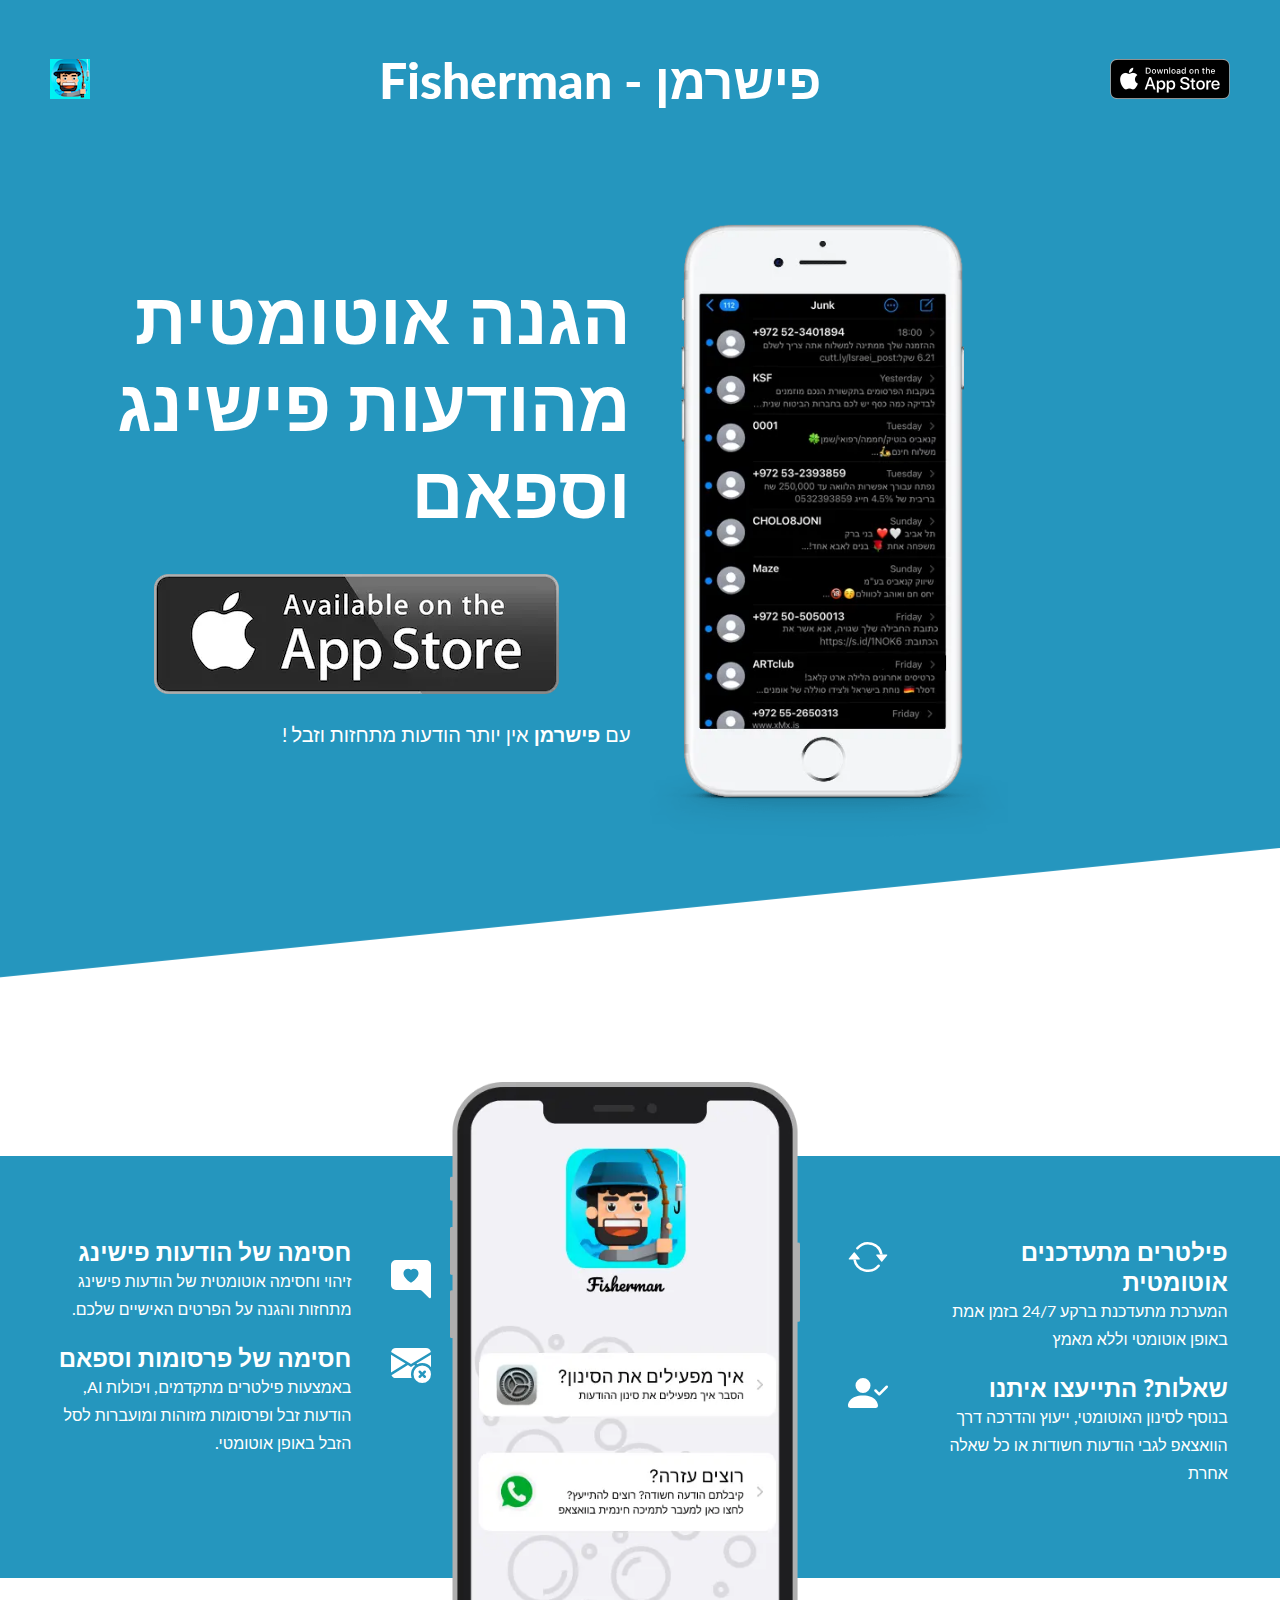
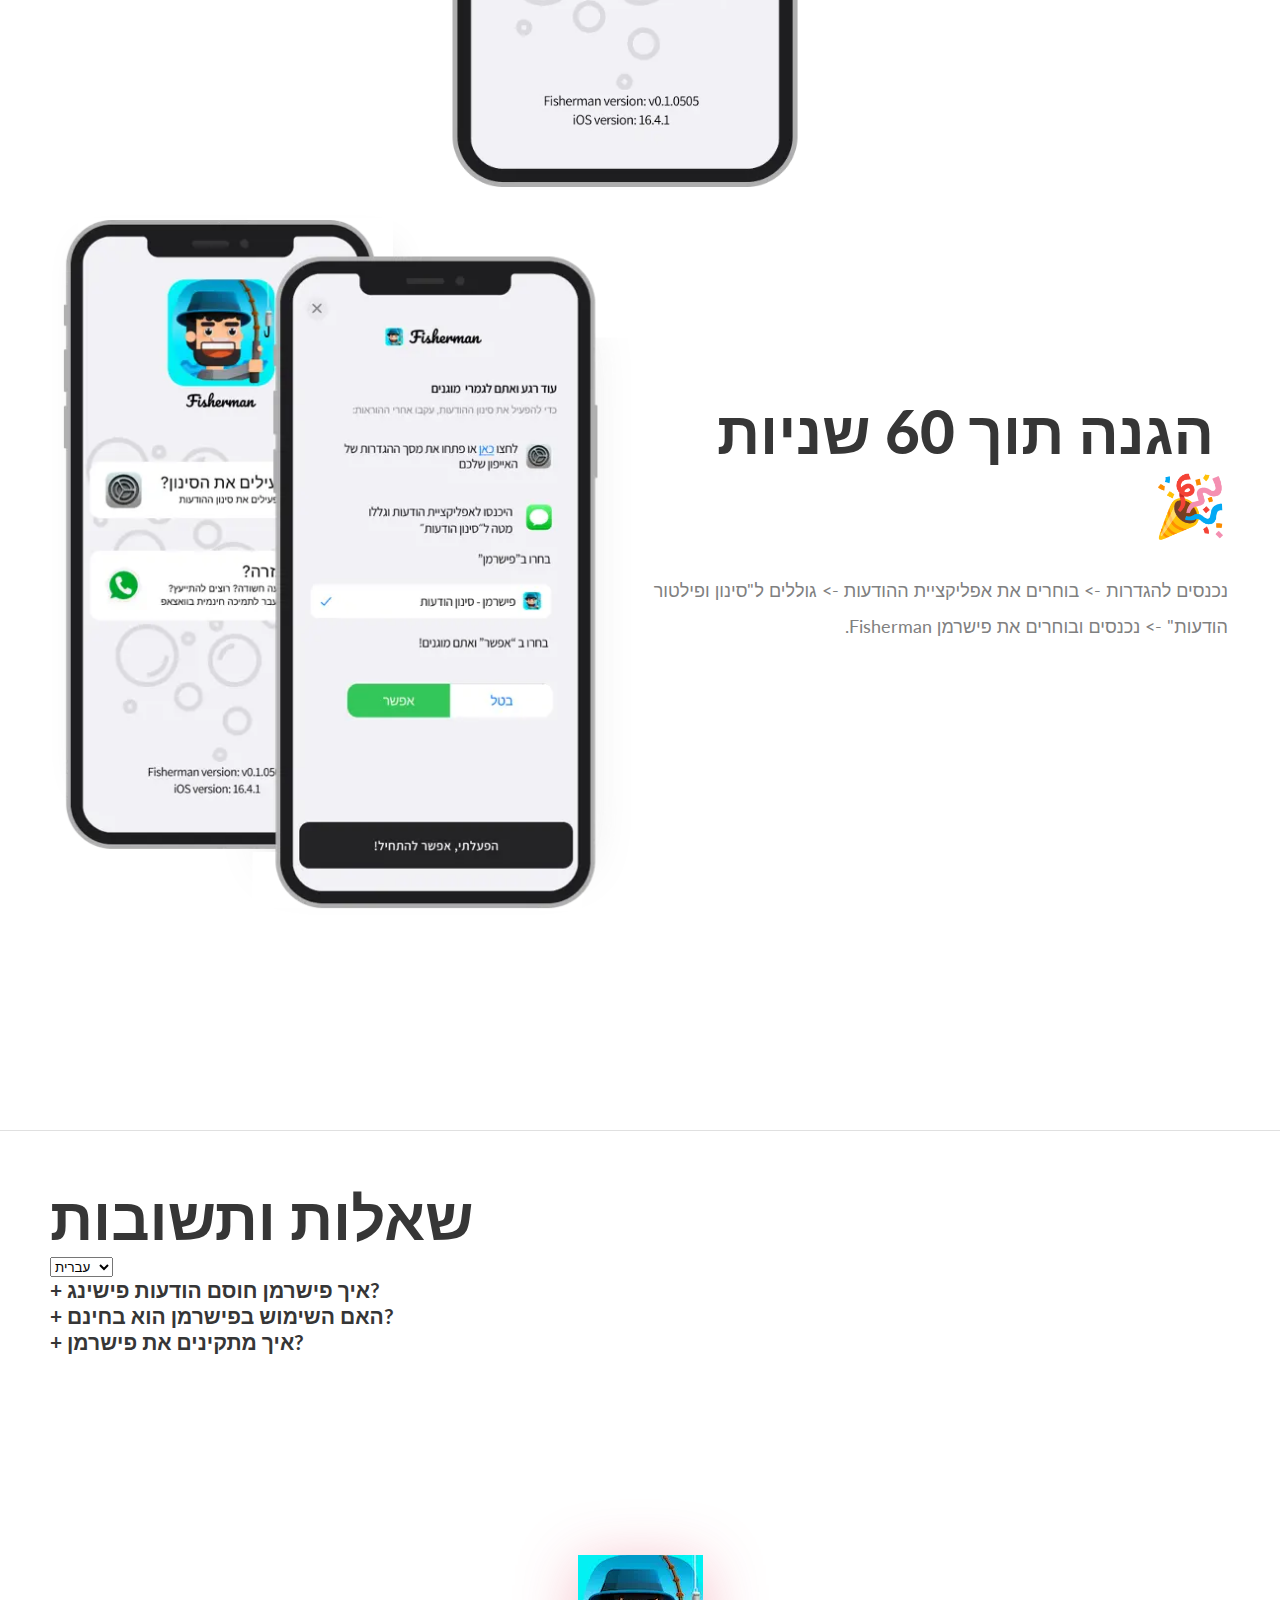
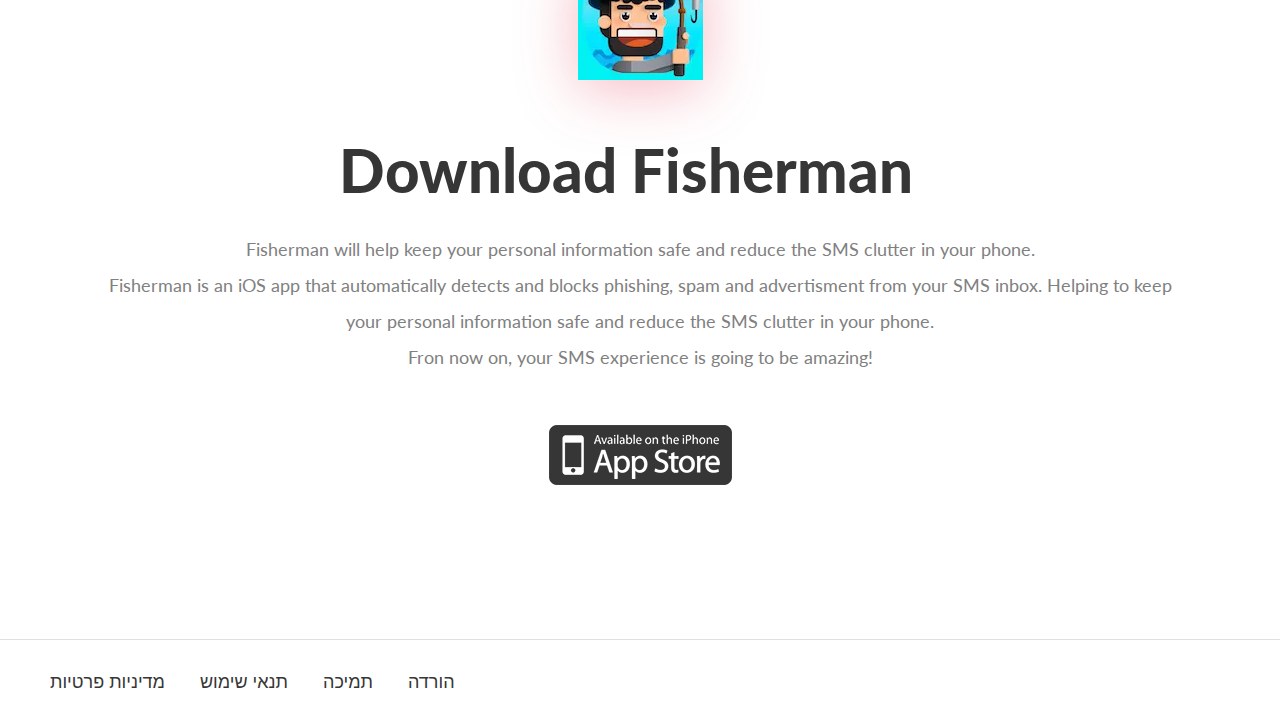
==== commit a296ffca: "Update index.html" ====
--- a/index.html
+++ b/index.html
@@ -11,50 +11,6 @@
     <link rel="preload" href="css/styles.css" as="style">
     <link rel="preload" href="css/grid.css" as="style">
     <link rel="preload" href="images/appstore-2x.webp" as="image">
-    <style>
-      .faq-container {
-        padding: 20px;
-        max-width: 900px;
-        margin: 0 auto;
-        text-align: left;
-        background-color: blue; /* Updated for blue background */
-      }
-      .faq-title {
-        text-align: center;
-        margin-bottom: 40px;
-        font-size: 2rem;
-        font-weight: bold;
-      }
-      .faq-card {
-        background: #f9f9f9;
-        border-radius: 8px;
-        box-shadow: 0 4px 8px rgba(0, 0, 0, 0.1);
-        margin-bottom: 10px;
-        padding: 15px;
-        cursor: pointer;
-        color: black;
-      }
-      .faq-card h3 {
-        margin: 0;
-        font-size: 1.5rem;
-      }
-      .faq-answer {
-        display: none;
-        padding-top: 10px;
-        font-size: 1rem;
-      }
-
-      /* Language Selector Styles */
-      .language-selector {
-        display: flex;
-        justify-content: center;
-        margin-bottom: 20px;
-      }
-      .language-selector select {
-        padding: 10px;
-        font-size: 1rem;
-      }
-    </style>
 
     <!-- Favicon -->
     <link rel="apple-touch-icon" sizes="180x180" href="images/favicon/apple-touch-icon.png" />
@@ -101,7 +57,7 @@
     </script>
   </head>
   <body>
-
+    
     <!-- Header Section -->
     <header id="home">
       <nav>
@@ -119,15 +75,41 @@
             
         <div class="navbar-logo">
           <a href="https://apps.apple.com/il/app/fisherman-sms-filtering/id6449192504" class="logo">
+           <!-- <svg xmlns="http://www.w3.org/2000/svg" viewBox="0 0 240 80">
+            <path d="M110.1 0H7.5c-.7 0-1.3.1-2 .2-.6.1-1.3.3-1.9.6C3 1.1 2.5 1.5 2 2S1.1 3 .8 3.6C.5 4.2.3 4.9.2 5.5c-.1.7-.2 1.4-.2 2v24.9c0 .7.1 1.3.2 2s.3 1.3.6 1.9c.3.7.7 1.2 1.2 1.7s1 .9 1.6 1.2c.6.3 1.2.5 1.9.6.7.1 1.3.2 2 .2h104.6c.7 0 1.3-.1 2-.2s1.3-.3 1.9-.6c.6-.3 1.1-.7 1.6-1.2s.9-1 1.2-1.6c.3-.6.5-1.2.6-1.9.1-.7.2-1.3.2-2v-.9V9.5 8.4v-.9c0-.7-.1-1.3-.2-2s-.3-1.3-.6-1.9c-.6-1.2-1.6-2.2-2.8-2.8-.6-.3-1.2-.5-1.9-.6-.7-.1-1.3-.2-2-.2h-2z" fill="#a6a6a6"/><path d="M8.4 39.1h-.9c-.6 0-1.3-.1-1.9-.2-.6-.1-1.1-.3-1.7-.5-.5-.3-1-.6-1.4-1-.4-.4-.8-.9-1-1.4-.3-.5-.4-1.1-.5-1.7-.1-.6-.2-1.2-.2-1.9v-24-.9c0-.6.1-1.3.2-1.9.1-.5.3-1.1.6-1.6s.6-1 1-1.4c.4-.4.9-.7 1.4-1 .5-.3 1.1-.4 1.7-.5C6.3 1 6.9.9 7.6.9H112.2c.6 0 1.2.1 1.9.2.6.1 1.1.3 1.7.5 1 .5 1.9 1.4 2.4 2.4.3.5.4 1.1.5 1.6.1.6.2 1.3.2 1.9v24.9c0 .6-.1 1.2-.2 1.9-.1.6-.3 1.1-.5 1.7-.3.5-.6 1-1 1.4-.4.4-.9.8-1.4 1-.5.3-1.1.5-1.7.5-.6.1-1.2.2-1.9.2H8.4z"/><path d="M24.8 20.3c0-1.7.9-3.3 2.4-4.2-.9-1.3-2.4-2.1-4-2.2-1.7-.2-3.3 1-4.2 1-.9 0-2.2-1-3.6-1-1.9.1-3.6 1.1-4.5 2.7-1.9 3.3-.5 8.3 1.4 11 .9 1.3 2 2.8 3.4 2.8 1.4-.1 1.9-.9 3.6-.9 1.7 0 2.1.9 3.6.9s2.4-1.3 3.3-2.7c.7-.9 1.2-2 1.5-3.1-1.8-.6-2.9-2.4-2.9-4.3zM22 12.2c.8-1 1.2-2.2 1.1-3.5-1.2.1-2.4.7-3.2 1.7-.8.9-1.2 2.1-1.1 3.4 1.3 0 2.4-.6 3.2-1.6zM42.3 27.1h-4.7l-1.1 3.4h-2L39 18.1h2l4.5 12.4h-2l-1.2-3.4zm-4.2-1.5h3.8L40 20.1h-.1l-1.8 5.5zm17.1.4c0 2.8-1.5 4.6-3.8 4.6-1.2.1-2.3-.6-2.8-1.6v4.5h-1.9v-12h1.8V23c.6-1 1.7-1.6 2.9-1.6 2.2-.1 3.8 1.8 3.8 4.6zm-2 0c0-1.8-.9-3-2.4-3-1.4 0-2.4 1.2-2.4 3s1 3 2.4 3c1.5 0 2.4-1.2 2.4-3zm11.9 0c0 2.8-1.5 4.6-3.8 4.6-1.2.1-2.3-.6-2.8-1.6v4.5h-1.9v-12h1.8V23c.6-1 1.7-1.6 2.9-1.6 2.3-.1 3.8 1.8 3.8 4.6zm-1.9 0c0-1.8-.9-3-2.4-3-1.4 0-2.4 1.2-2.4 3s1 3 2.4 3c1.5 0 2.4-1.2 2.4-3zm8.5 1c.1 1.2 1.3 2 3 2 1.6 0 2.7-.8 2.7-1.9 0-1-.7-1.5-2.3-1.9l-1.6-.4c-2.3-.5-3.3-1.6-3.3-3.3 0-2.1 1.9-3.6 4.5-3.6s4.4 1.5 4.5 3.6h-1.9c-.1-1.2-1.1-2-2.6-2s-2.5.8-2.5 1.9c0 .9.7 1.4 2.3 1.8l1.4.3c2.5.6 3.6 1.6 3.6 3.4 0 2.3-1.8 3.8-4.8 3.8-2.8 0-4.6-1.4-4.7-3.7h1.7zm11.6-7.7v2.1H85v1.5h-1.7v5c0 .8.3 1.1 1.1 1.1h.6v1.5c-.3.1-.7.1-1 .1-1.8 0-2.5-.7-2.5-2.4V23h-1.3v-1.5h1.3v-2.1h1.8zm2.8 6.7c0-2.8 1.7-4.6 4.3-4.6 2.6 0 4.3 1.8 4.3 4.6 0 2.9-1.7 4.6-4.3 4.6-2.7 0-4.3-1.8-4.3-4.6zm6.7 0c0-2-.9-3.1-2.4-3.1S88 24 88 26s.9 3.1 2.4 3.1 2.4-1.2 2.4-3.1zm3.4-4.6H98V23c.2-1 1.2-1.7 2.2-1.6.2 0 .4 0 .6.1v1.7c-.3-.1-.6-.1-.8-.1-1 0-1.9.8-1.9 1.8v5.7h-1.9v-9.2zm13.2 6.4c-.2 1.6-1.8 2.8-3.9 2.8-2.6 0-4.3-1.8-4.3-4.6s1.6-4.7 4.2-4.7c2.5 0 4.1 1.7 4.1 4.5v.6h-6.4v.1c-.1 1.3.8 2.4 2.1 2.6h.3c.9.1 1.8-.4 2.1-1.3h1.8zm-6.3-2.7h4.5c.1-1.2-.9-2.2-2.1-2.3h-.2c-1.2 0-2.2 1-2.2 2.3z" fill="#fff"/><g><path d="M37.8 8.7c1.5-.1 2.7 1 2.8 2.4v.5c0 1.9-1 3-2.8 3h-2.2v-6l2.2.1zm-1.2 5.2h1.1c1 .1 1.9-.7 2-1.8v-.4c.1-1-.6-2-1.6-2.1h-1.5v4.3zm5.1-1.5c-.1-1.2.8-2.2 1.9-2.3 1.2-.1 2.2.8 2.3 1.9v.4c.1 1.2-.7 2.2-1.9 2.3-1.2.1-2.2-.7-2.3-1.9v-.4zm3.3 0c0-1-.4-1.5-1.2-1.5-.8 0-1.2.6-1.2 1.5 0 1 .4 1.6 1.2 1.6.8 0 1.2-.6 1.2-1.6zm6.6 2.3h-.9l-.9-3.3h-.1l-.9 3.3h-.9l-1.2-4.5h.9l.8 3.4h.1l.9-3.4h.9l.9 3.4h.1l.8-3.4h.9l-1.4 4.5zm2.3-4.5h.9v.7h.1c.2-.5.8-.8 1.3-.8.8-.1 1.5.5 1.6 1.4V14.7h-.9V12c0-.7-.3-1.1-1-1.1-.6 0-1.1.4-1.1 1V14.7h-.9v-4.5zm5.2-1.8h.9v6.3h-.9V8.4zm2.1 4c-.1-1.2.7-2.2 1.9-2.3 1.2-.1 2.2.7 2.3 1.9v.4c.1 1.2-.7 2.2-1.9 2.3-1.2.1-2.2-.7-2.3-1.9v-.4zm3.4 0c0-1-.4-1.5-1.2-1.5-.8 0-1.2.6-1.2 1.5 0 1 .4 1.6 1.2 1.6.7 0 1.2-.6 1.2-1.6zm1.8 1c0-.8.6-1.3 1.7-1.3l1.2-.1v-.4c0-.5-.3-.7-.9-.7-.5 0-.8.2-.9.5h-.9c.1-.8.8-1.3 1.8-1.3 1.1 0 1.8.6 1.8 1.5v3.1h-.9v-.6h-.1c-.3.5-.8.7-1.4.7-.7.1-1.4-.5-1.5-1.2.1-.1.1-.1.1-.2zm2.9-.4v-.4l-1.1.1c-.6 0-.9.3-.9.6 0 .4.4.6.8.6.6.2 1.1-.2 1.2-.9 0 .1 0 .1 0 0zm2-.6c0-1.4.7-2.3 1.9-2.3.6 0 1.1.3 1.4.8h.1V8.4h.9v6.3h-.9V14h-.1c-.3.5-.8.8-1.4.8-1.1 0-1.9-.9-1.9-2.4zm1 0c0 1 .4 1.5 1.2 1.5.8 0 1.2-.6 1.2-1.5s-.5-1.5-1.2-1.5c-.8 0-1.2.6-1.2 1.5zm6.9 0c-.1-1.2.7-2.2 1.9-2.3 1.2-.1 2.2.7 2.3 1.9v.4c.1 1.2-.7 2.2-1.9 2.3-1.2.1-2.2-.7-2.3-1.9v-.4zm3.4 0c0-1-.4-1.5-1.2-1.5-.8 0-1.2.6-1.2 1.5 0 1 .4 1.6 1.2 1.6.7 0 1.2-.6 1.2-1.6zm2.1-2.2h.9v.7h.1c.2-.5.8-.8 1.3-.8.8-.1 1.5.5 1.6 1.4V14.7h-.9V12c0-.7-.3-1.1-1-1.1-.6 0-1.1.4-1.1 1V14.7h-.9v-4.5zm8.8-1.1v1.1h1v.8h-1v2.3c0 .5.2.7.6.7h.3v.7h-.5c-1 0-1.4-.3-1.4-1.2V11h-.7v-.7h.7V9.1h1zm2.2-.7h.9v2.5h.1c.2-.5.8-.9 1.4-.8.8 0 1.5.6 1.6 1.4V14.7h-.9V12c0-.7-.3-1.1-1-1.1-.6 0-1.1.4-1.1 1V14.7h-.9V8.4zm9.1 5.1c-.2.8-1.1 1.4-1.9 1.3-1.1 0-2.1-.9-2.1-2v-.3c-.2-1.1.6-2.2 1.8-2.3h.3c1.3 0 2 .9 2 2.3v.3h-3.2v.1c-.1.7.4 1.2 1.1 1.3h.1c.4.1.9-.2 1.1-.5h.8zm-3.2-1.5h2.3c0-.6-.4-1.1-1-1.2h-.1c-.6.1-1.2.6-1.2 1.2z" fill="#fff"/></g></svg> -->
             <img src="images/appstore-nav.png" alt="" style="margin: 10 auto;">
           </a>    
         </div>
+
+        <!-- <div id="navbar">
+          <ul>
+            <li><a href="#features">FEATURES</a></li>
+            <li><a href="#testimonial">TESTIMONIAL</a></li>
+            <li><a href="#howto">HOW TO</a></li>
+            <li><a href="#download">DOWNLOAD</a></li>
+          </ul>
+        </div> -->
+        <!-- <div id="mobileNav">
+          <span onclick="openNav()">&#9776;</span>
+        </div>
+        <div id="myNav" class="mobileNavOverlay">
+          <div class="overlay-content">
+            <a href="javascript:void()" class="close-btn" onclick="closeNav()"
+              >&times;</a
+            >
+            <a href="#home" onclick="closeNav()">HOME</a>
+            <a href="#features" onclick="closeNav()">FEATURES</a>
+            <a href="#testimonial" onclick="closeNav()">TESTIMONIAL</a>
+            <a href="#howto" onclick="closeNav()">HOW TO</a>
+            <a href="#download" onclick="closeNav()">DOWNLOAD</a>
+          </div>
+        </div> -->
       </nav>
+
       <div id="hero">
         <div class="row">
           <div class="col span_1_of_2">
             <div class="hero-description">
-            </a>      
             <h1 dir="rtl" style="margin: auto">
                 הגנה אוטומטית מהודעות פישינג וספאם <br />
             </h1>
@@ -140,7 +122,7 @@
             </div>
           </div>
           <div class="col span_1_of_2">
-            <img class="hero-img" src="images/1.webp" alt="" />
+            <img class="hero-img" src="images/1.webp" alt="">
           </div>
         </div>
       </div>
@@ -177,74 +159,317 @@
     </header>
     <!-- End: Header Section -->
 
-    <!-- FAQ Section with Language Selector -->
-    <section id="faq" class="howto-section">
-      <div class="faq-container">
-        <div class="language-selector">
-          <select id="faq-language" onchange="toggleFaqLanguage()">
-            <option value="hebrew">עברית</option>
-            <option value="english">English</option>
-          </select>
-        </div>
-
-        <!-- Hebrew FAQ -->
-        <div id="hebrew-faq" style="display: block;">
-          <h2 class="faq-title">שאלות ותשובות</h2>
-          <div class="faq-card" onclick="toggleFaqAnswer('faq-he-1')">
-            <h3>איך פישרמן חוסם הודעות פישינג?</h3>
-            <div id="faq-he-1" class="faq-answer">פישרמן משתמש בפילטרים חכמים לאיתור אוטומטי של הודעות פישינג וחסימתן.</div>
-          </div>
-          <div class="faq-card" onclick="toggleFaqAnswer('faq-he-2')">
-            <h3>האם השימוש בפישרמן הוא בחינם?</h3>
-            <div id="faq-he-2" class="faq-answer">כן, פישרמן זמין בחינם לכל המשתמשים.</div>
-          </div>
-          <div class="faq-card" onclick="toggleFaqAnswer('faq-he-3')">
-            <h3>איך מתקינים את פישרמן?</h3>
-            <div id="faq-he-3" class="faq-answer">ניתן להוריד את פישרמן מה-App Store ולעקוב אחרי ההוראות להפעלת סינון הודעות SMS.</div>
-          </div>
-        </div>
-
-        <!-- English FAQ -->
-        <div id="english-faq" style="display: none;">
-          <h2 class="faq-title">Fisherman FAQ</h2>
-          <div class="faq-card" onclick="toggleFaqAnswer('faq-en-1')">
-            <h3>How does Fisherman block phishing messages?</h3>
-            <div id="faq-en-1" class="faq-answer">Fisherman uses smart filters to automatically detect and block phishing messages.</div>
-          </div>
-          <div class="faq-card" onclick="toggleFaqAnswer('faq-en-2')">
-            <h3>Is Fisherman free to use?</h3>
-            <div id="faq-en-2" class="faq-answer">Yes, Fisherman is available for free to all users.</div>
-          </div>
-          <div class="faq-card" onclick="toggleFaqAnswer('faq-en-3')">
-            <h3>How do I install Fisherman?</h3>
-            <div id="faq-en-3" class="faq-answer">Fisherman can be downloaded from the App Store, and follow the instructions to enable SMS filtering.</div>
+    <!-- How To Section -->
+    <section id="howto">
+      <div class="row">
+        <div class="col span_1_of_3 first-col">
+          <div class="first-item">
+            <div class="item-description" dir="rtl" style="text-align: right;">
+              <h4>חסימה של הודעות פישינג</h4>
+              <p>
+                זיהוי וחסימה אוטומטית של הודעות פישינג מתחזות והגנה על הפרטים האישיים שלכם.
+              </p>
+            </div>
+            <div class="item-icon1">
+              <svg xmlns="http://www.w3.org/2000/svg" width="2.5rem" height="2.rem" fill="currentColor" class="bi bi-chat-right-heart-fill" viewBox="0 0 16 16">
+                <path d="M16 2a2 2 0 0 0-2-2H2a2 2 0 0 0-2 2v8a2 2 0 0 0 2 2h9.586a1 1 0 0 1 .707.293l2.853 2.853a.5.5 0 0 0 .854-.353V2ZM8 3.993c1.664-1.711 5.825 1.283 0 5.132-5.825-3.85-1.664-6.843 0-5.132Z"/>
+              </svg>
+            </div>
+          </div>
+          <div class="first-item">
+            <div class="item-description" dir="rtl" style="text-align: right;">
+              <h4>חסימה של פרסומות וספאם</h4>
+              <p>
+                באמצעות פילטרים מתקדמים, ויכולות AI, הודעות זבל ופרסומות מזוהות ומועברות לסל הזבל באופן אוטומטי.
+              </p>
+            </div>
+            <div class="item-icon1">
+              <svg xmlns="http://www.w3.org/2000/svg" width="2.5rem" height="2.5rem" fill="currentColor" class="bi bi-envelope-x-fill" viewBox="0 0 16 16">
+                <path d="M.05 3.555A2 2 0 0 1 2 2h12a2 2 0 0 1 1.95 1.555L8 8.414.05 3.555ZM0 4.697v7.104l5.803-3.558L0 4.697ZM6.761 8.83l-6.57 4.026A2 2 0 0 0 2 14h6.256A4.493 4.493 0 0 1 8 12.5a4.49 4.49 0 0 1 1.606-3.446l-.367-.225L8 9.586l-1.239-.757ZM16 4.697v4.974A4.491 4.491 0 0 0 12.5 8a4.49 4.49 0 0 0-1.965.45l-.338-.207L16 4.697Z"/>
+                <path d="M16 12.5a3.5 3.5 0 1 1-7 0 3.5 3.5 0 0 1 7 0Zm-4.854-1.354a.5.5 0 0 0 0 .708l.647.646-.647.646a.5.5 0 0 0 .708.708l.646-.647.646.647a.5.5 0 0 0 .708-.708l-.647-.646.647-.646a.5.5 0 0 0-.708-.708l-.646.647-.646-.647a.5.5 0 0 0-.708 0Z"/>
+              </svg>
+            </div>
+          </div>
+        </div>
+        <div class="col span_1_of_3 second-col">
+          <img class="big_image" src="images/2.webp" alt="" />
+        </div>
+        <div class="col span_1_of_3 third-col">
+          <div class="last-item">
+            <div class="item-icon2">
+              <svg xmlns="http://www.w3.org/2000/svg" width="2.5rem" height="2.5rem" fill="currentColor" class="bi bi-arrow-repeat" viewBox="0 0 16 16">
+                <path d="M11.534 7h3.932a.25.25 0 0 1 .192.41l-1.966 2.36a.25.25 0 0 1-.384 0l-1.966-2.36a.25.25 0 0 1 .192-.41zm-11 2h3.932a.25.25 0 0 0 .192-.41L2.692 6.23a.25.25 0 0 0-.384 0L.342 8.59A.25.25 0 0 0 .534 9z"/>
+                 <path fill-rule="evenodd" d="M8 3c-1.552 0-2.94.707-3.857 1.818a.5.5 0 1 1-.771-.636A6.002 6.002 0 0 1 13.917 7H12.9A5.002 5.002 0 0 0 8 3zM3.1 9a5.002 5.002 0 0 0 8.757 2.182.5.5 0 1 1 .771.636A6.002 6.002 0 0 1 2.083 9H3.1z"/>
+              </svg>
+            </div>
+            <div class="item-description" dir="rtl" style="text-align: right;">
+              <h4>פילטרים מתעדכנים אוטומטית</h4>
+              <p>
+                המערכת מתעדכנת ברקע  24/7 בזמן אמת באופן אוטומטי וללא מאמץ
+              </p>
+            </div>
+          </div>
+          <div class="last-item">
+            <div class="item-icon2">
+              <svg
+                width="2.5rem"
+                height="2.5rem"
+                viewBox="0 0 16 16"
+                class="bi bi-person-check-fill"
+                fill="currentColor"
+                xmlns="http://www.w3.org/2000/svg"
+              >
+                  <path fill-rule="evenodd" d="M15.854 5.146a.5.5 0 0 1 0 .708l-3 3a.5.5 0 0 1-.708 0l-1.5-1.5a.5.5 0 0 1 .708-.708L12.5 7.793l2.646-2.647a.5.5 0 0 1 .708 0z"/>
+                  <path d="M1 14s-1 0-1-1 1-4 6-4 6 3 6 4-1 1-1 1H1zm5-6a3 3 0 1 0 0-6 3 3 0 0 0 0 6z"/>
+               
+              </svg>
+            </div>
+            <div class="item-description" dir="rtl" style="text-align: right;">
+              <h4>שאלות? התייעצו איתנו</h4>  
+              <p>
+                 בנוסף לסינון האוטומטי, ייעוץ והדרכה דרך הוואצאפ לגבי הודעות חשודות או כל שאלה אחרת
+              </p>
+            </div>
           </div>
         </div>
       </div>
     </section>
-    <!-- End: FAQ Section -->
+    <!-- End: How To Section -->
+
+
+<!-- Features Section -->
+<section id="features">
+  <div class="row">
+    <div class="col span_1_of_2">
+      <div class="features-images">
+        <img class="features_1" src="images/features1.webp" alt="" />
+      </div>
+    </div>
+    <div class="col span_1_of_2">
+      <div class="section-description features-description col1" dir="rtl" style="text-align: right;">
+        <h2 class="stylish_heading">
+          <span class="red_dot">.</span>הגנה תוך 60 שניות 🎉
+        </h2>
+        <p class="little-description">
+           נכנסים להגדרות -> בוחרים את אפליקציית ההודעות -> גוללים ל"סינון ופילטור הודעות" -> נכנסים ובוחרים את פישרמן Fisherman.
+        </p>
+      </div>
+    </div>
+  </div>
+      <!-- <div class="row second-features-row">
+        <div class="col span_1_of_2">
+          <div class="section-description features-description">
+            <h2 class="stylish_heading">
+              פחות מדקה ואתם מוגנים <span class="red_dot">.</span>
+            </h2>
+            <p class="little-description">
+              מורידים את האפליקציה, נכנסים להגדרות, בוחרים ב"הודעות" (Messages). כעת גיללו למטה ובחרו
+            </p>
+          </div>
+        </div> -->
+        <!-- <div class="col span_1_of_2">
+          <div class="features-images">
+            <img class="features_3" src="images/features2.png" alt="" />
+          </div>
+        </div> 
+      </div> -->
+    </section>
+    <!-- End: Features Section -->
+
+    <!-- Testimonial Section -->
+    <!-- <section id="testimonial">
+      <h2 class="stylish_heading">
+        What people say <span class="red_dot">.</span>
+      </h2>
+      <div class="row">
+        <div class="col span_1_of_3">
+          <div class="bubble">
+            <p class="message">
+              "Lorem ipsum dolor sit amet, onsectetur adipisicing elit, sed do
+              eiusmod tempor incididunt ut labore et dolore magna aliqua. Ut
+              enim ad minim"
+            </p>
+            <span class="company-name">Booking.com</span>
+          </div>
+          <div class="client-info">
+            <img class="avatar" src="images/avatar1.jpg" alt="" />
+            <div class="name">
+              <h4>John Doe</h4>
+              <p class="role">CEO</p>
+            </div>
+          </div>
+        </div>
+        <div class="col span_1_of_3">
+          <div class="bubble">
+            <p class="message">
+              "Lorem ipsum dolor sit amet, onsectetur adipisicing elit, sed do
+              eiusmod tempor incididunt ut labore et dolore magna aliqua. Ut
+              enim ad minim"
+            </p>
+            <span class="company-name">Airnbnb</span>
+          </div>
+          <div class="client-info">
+            <img class="avatar" src="images/avatar2.jpg" alt="" />
+            <div class="name">
+              <h4>John Doe</h4>
+              <p class="role">CEO</p>
+            </div>
+          </div>
+        </div>
+        <div class="col span_1_of_3">
+          <div class="bubble">
+            <p class="message">
+              "Lorem ipsum dolor sit amet, onsectetur adipisicing elit, sed do
+              eiusmod tempor incididunt ut labore et dolore magna aliqua. Ut
+              enim ad minim"
+            </p>
+            <span class="company-name">Symu.co</span>
+          </div>
+          <div class="client-info">
+            <img class="avatar" src="images/avatar3.jpg" alt="" />
+            <div class="name">
+              <h4>John Doe</h4>
+              <p class="role">CEO</p>
+            </div>
+          </div>
+        </div>
+      </div>
+    </section> -->
+    <!-- End: Testimonial Section -->
+
+
+    <!-- Subscribe Section -->
+    <!-- <section id="subscribe">
+      <div class="row">
+        <h2 class="stylish_heading">
+          Subscribe to our newsletter <span class="red_dot">.</span>
+        </h2>
+        <p class="">
+          Lorem ipsum dolor sit amet, consectetur adipisicing elit, sed do
+          eiusmod tempor incididunt ut labore et dolore magna.
+        </p>
+      </div>
+      <div class="subscribe-form">
+        <input
+          class="form-input"
+          type="email"
+          placeholder="Your email address"
+          required
+        />
+        <input type="submit" class="btn subscribe-btn" value="Subscribe" />
+      </div>
+    </section> -->
+    <!-- End: Subscribe Section -->
+
+<section id="faq" class="howto-section">
+  <div class="faq-container">
+    <div class="faq-header">
+      <!-- Hebrew Title -->
+      <h2 id="hebrew-faq-title" class="faq-title" style="display: block;">שאלות ותשובות</h2>
+      <!-- English Title -->
+      <h2 id="english-faq-title" class="faq-title" style="display: none;">Fisherman FAQ</h2>
+
+      <div class="language-selector">
+        <select id="faq-language" onchange="toggleFaqLanguage()">
+          <option value="hebrew">עברית</option>
+          <option value="english">English</option>
+        </select>
+      </div>
+    </div>
+
+    <!-- Hebrew FAQ -->
+    <div id="hebrew-faq" style="display: block;">
+      <div class="faq-card" onclick="toggleFaqAnswer('faq-he-1')">
+        <h3><span class="expand-symbol">+</span> איך פישרמן חוסם הודעות פישינג?</h3>
+        <div id="faq-he-1" class="faq-answer" style="display: none;">
+          פישרמן משתמש בפילטרים חכמים לאיתור אוטומטי של הודעות פישינג וחסימתן.
+        </div>
+      </div>
+
+      <div class="faq-card" onclick="toggleFaqAnswer('faq-he-2')">
+        <h3><span class="expand-symbol">+</span> האם השימוש בפישרמן הוא בחינם?</h3>
+        <div id="faq-he-2" class="faq-answer" style="display: none;">
+          כן, פישרמן זמין בחינם לכל המשתמשים.
+        </div>
+      </div>
+
+      <div class="faq-card" onclick="toggleFaqAnswer('faq-he-3')">
+        <h3><span class="expand-symbol">+</span> איך מתקינים את פישרמן?</h3>
+        <div id="faq-he-3" class="faq-answer" style="display: none;">
+          ניתן להוריד את פישרמן מה-App Store ולעקוב אחרי ההוראות להפעלת סינון הודעות SMS.
+        </div>
+      </div>
+    </div>
+
+    <!-- English FAQ -->
+    <div id="english-faq" style="display: none;">
+      <div class="faq-card" onclick="toggleFaqAnswer('faq-en-1')">
+        <h3><span class="expand-symbol">+</span> How does Fisherman block phishing messages?</h3>
+        <div id="faq-en-1" class="faq-answer" style="display: none;">
+          Fisherman uses smart filters to automatically detect and block phishing messages.
+        </div>
+      </div>
+
+      <div class="faq-card" onclick="toggleFaqAnswer('faq-en-2')">
+        <h3><span class="expand-symbol">+</span> Is Fisherman free to use?</h3>
+        <div id="faq-en-2" class="faq-answer" style="display: none;">
+          Yes, Fisherman is available for free for all users.
+        </div>
+      </div>
+
+      <div class="faq-card" onclick="toggleFaqAnswer('faq-en-3')">
+        <h3><span class="expand-symbol">+</span> How do I install Fisherman?</h3>
+        <div id="faq-en-3" class="faq-answer" style="display: none;">
+          Fisherman can be downloaded from the App Store, and follow the instructions to enable SMS filtering.
+        </div>
+      </div>
+    </div>
+  </div>
+</section>
+
+
 
     <!-- FAQ Toggle Script -->
     <script>
       function toggleFaqAnswer(faqId) {
-        var answer = document.getElementById(faqId);
-        answer.style.display = answer.style.display === 'block' ? 'none' : 'block';
+  var answer = document.getElementById(faqId);
+  var faqCard = answer.closest('.faq-card');
+  var symbol = faqCard.querySelector('.expand-symbol');
+
+  if (answer.style.display === 'block') {
+    answer.style.display = 'none';
+    symbol.textContent = '+';
+  } else {
+    answer.style.display = 'block';
+    symbol.textContent = '−'; // Change to minus when expanded
+  }
+
+  faqCard.classList.toggle('active');
+}
+
+    </script>
+
+    <script>
+      function toggleFaqLanguage() {
+      var selectedLanguage = document.getElementById("faq-language").value;
+      var hebrewFaq = document.getElementById("hebrew-faq");
+      var englishFaq = document.getElementById("english-faq");
+      var hebrewTitle = document.getElementById("hebrew-faq-title");
+      var englishTitle = document.getElementById("english-faq-title");
+
+      if (selectedLanguage === "hebrew") {
+        hebrewFaq.style.display = "block";
+        englishFaq.style.display = "none";
+        hebrewTitle.style.display = "block";
+        englishTitle.style.display = "none";
+      } else {
+        hebrewFaq.style.display = "none";
+        englishFaq.style.display = "block";
+        hebrewTitle.style.display = "none";
+        englishTitle.style.display = "block";
       }
-
-      function toggleFaqLanguage() {
-        var selectedLanguage = document.getElementById("faq-language").value;
-        var hebrewFaq = document.getElementById("hebrew-faq");
-        var englishFaq = document.getElementById("english-faq");
-
-        if (selectedLanguage === "hebrew") {
-          hebrewFaq.style.display = "block";
-          englishFaq.style.display = "none";
-        } else {
-          hebrewFaq.style.display = "none";
-          englishFaq.style.display = "block";
-        }
-      }
-    </script>
+    }
+  </script>
 
     <!-- Download The App Section -->
     <section id="download">
@@ -289,7 +514,7 @@
     <!-- Required JavaScript Files & CDN -->
     <!-- JQuery CDN -->
     <script src="https://ajax.googleapis.com/ajax/libs/jquery/3.5.1/jquery.min.js"></script>
-    
+
     <!-- Main JS Files -->
     <script src="js/essential.js"></script>
     <script src="js/jquery.nice-select.min.js"></script>
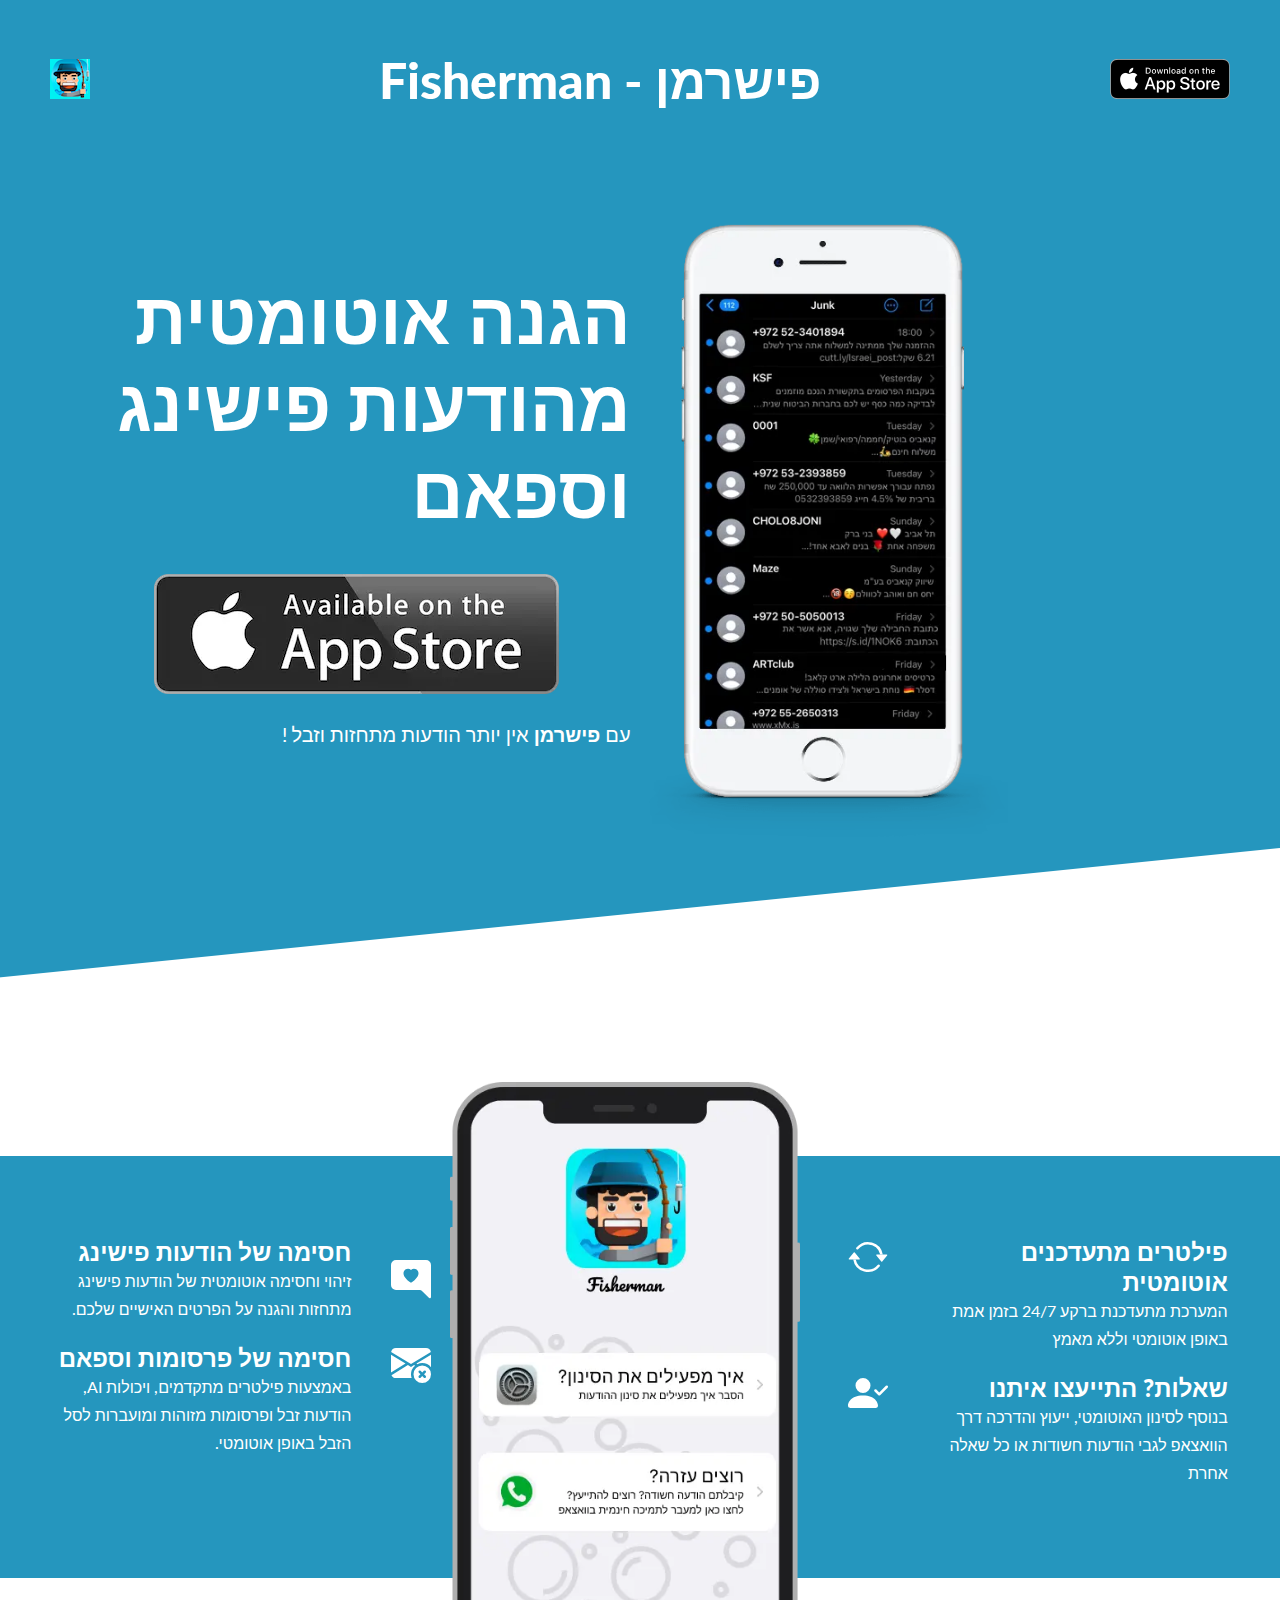
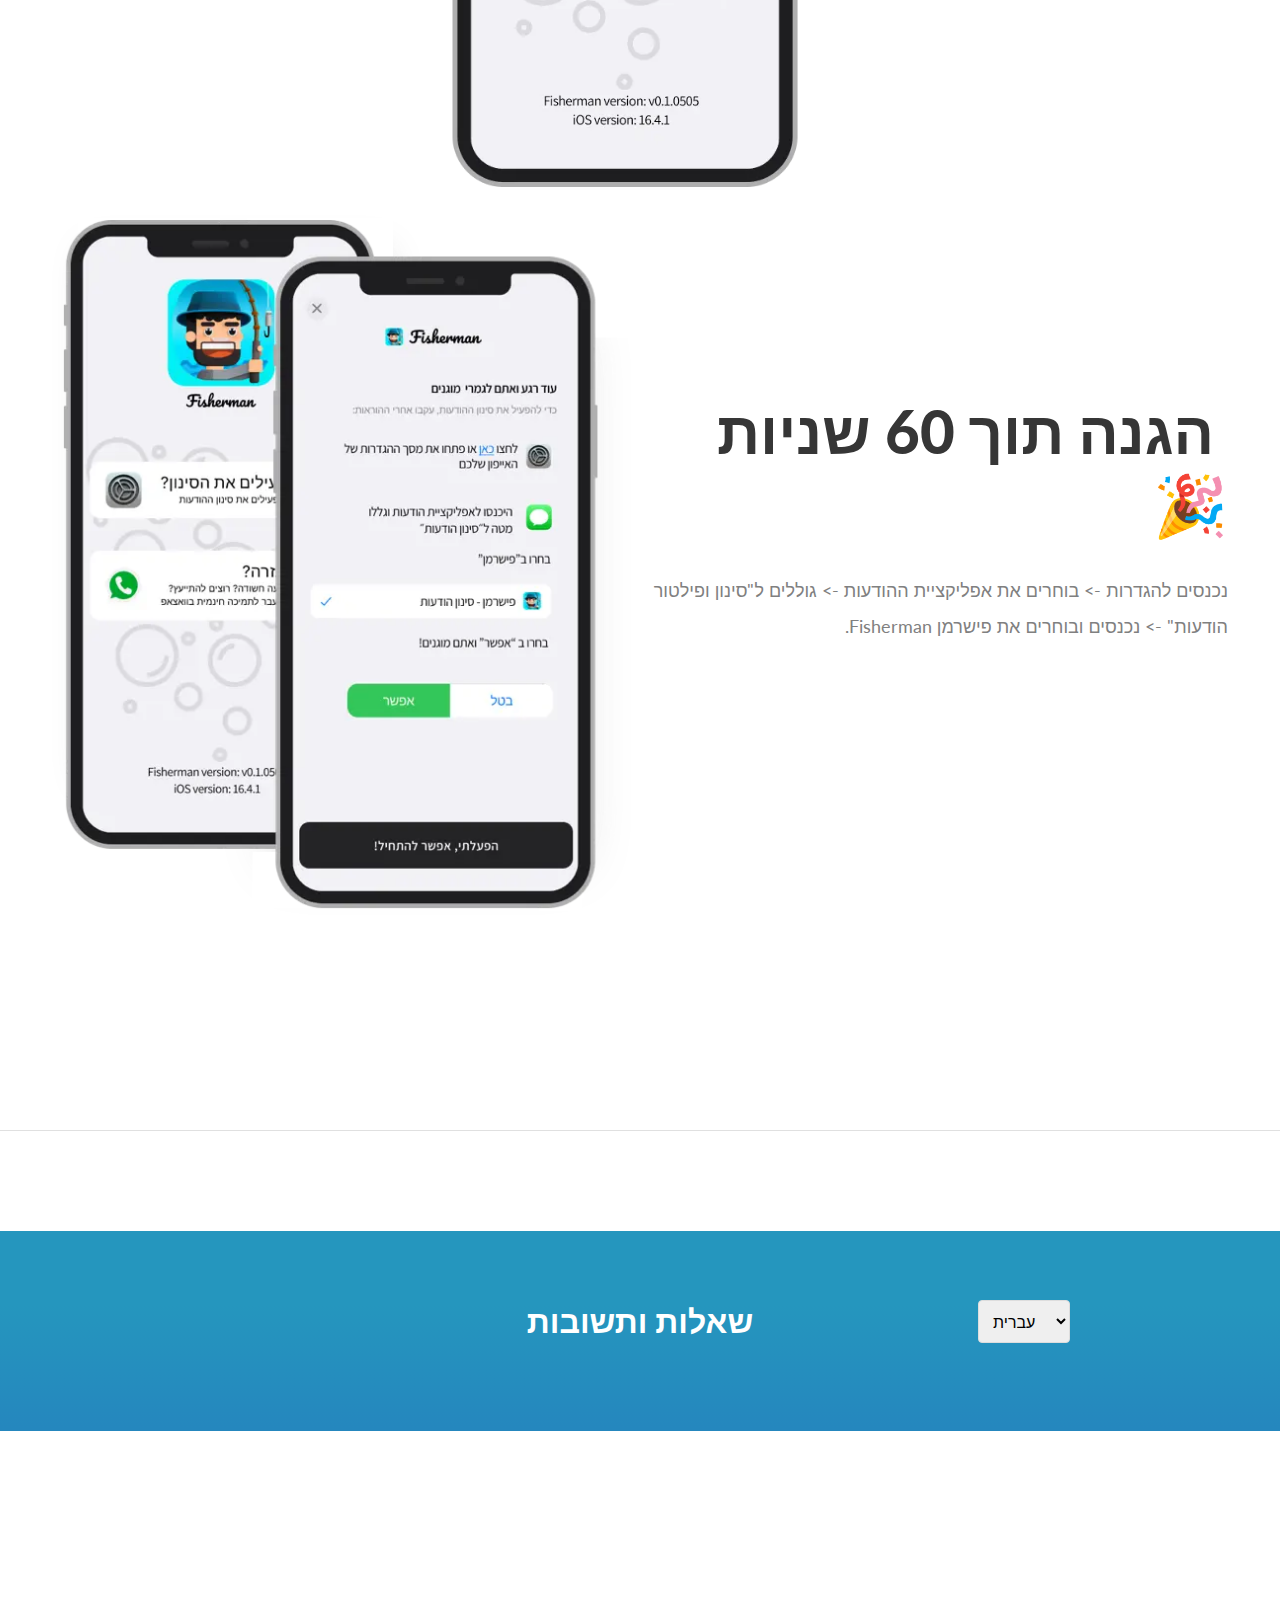
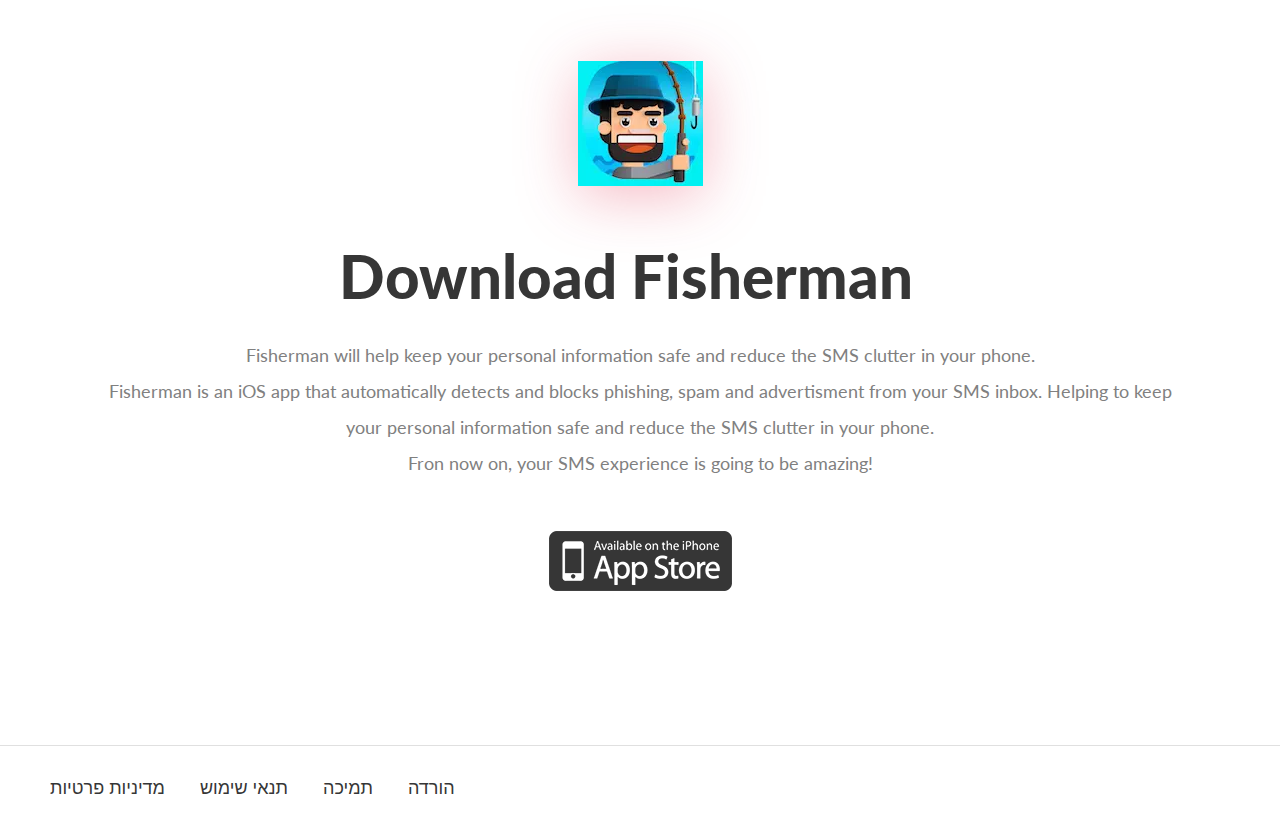
==== commit 8d8d4ddb: "Update index.html" ====
--- a/index.html
+++ b/index.html
@@ -377,50 +377,89 @@
       </div>
     </div>
 
-    <!-- Hebrew FAQ -->
-    <div id="hebrew-faq" style="display: block;">
-      <div class="faq-card" onclick="toggleFaqAnswer('faq-he-1')">
-        <h3><span class="expand-symbol">+</span> איך פישרמן חוסם הודעות פישינג?</h3>
-        <div id="faq-he-1" class="faq-answer" style="display: none;">
-          פישרמן משתמש בפילטרים חכמים לאיתור אוטומטי של הודעות פישינג וחסימתן.
-        </div>
-      </div>
-
-      <div class="faq-card" onclick="toggleFaqAnswer('faq-he-2')">
-        <h3><span class="expand-symbol">+</span> האם השימוש בפישרמן הוא בחינם?</h3>
-        <div id="faq-he-2" class="faq-answer" style="display: none;">
-          כן, פישרמן זמין בחינם לכל המשתמשים.
-        </div>
-      </div>
-
-      <div class="faq-card" onclick="toggleFaqAnswer('faq-he-3')">
-        <h3><span class="expand-symbol">+</span> איך מתקינים את פישרמן?</h3>
-        <div id="faq-he-3" class="faq-answer" style="display: none;">
-          ניתן להוריד את פישרמן מה-App Store ולעקוב אחרי ההוראות להפעלת סינון הודעות SMS.
-        </div>
-      </div>
-    </div>
+<!-- Hebrew FAQ -->
+<div id="hebrew-faq" style="display: none;">
+  <div class="faq-card" onclick="toggleFaqAnswer('faq-he-1')">
+    <h3><span class="expand-symbol">+</span> איזה סוגי הודעות SMS פישרמן מסנן?</h3>
+    <div id="faq-he-1" class="faq-answer" style="display: none;">
+      1. פישינג - הודעות זדוניות המתחזות לתקשורת לגיטימית מעסקים (למשל דואר ישראל, ביט, DHL, UPS)<br>
+      2. ספאם - הודעות שנשלחות ללא תוכן ובעלי ערך נמוך (למשל ספאם בחירות, תזכורות לשבת, הצעות לסמים)<br>
+      3. פרסומות - הודעות קידום מכירות
+    </div>
+  </div>
+
+  <div class="faq-card" onclick="toggleFaqAnswer('faq-he-2')">
+    <h3><span class="expand-symbol">+</span> מה קורה כאשר הודעה מסוננת?</h3>
+    <div id="faq-he-2" class="faq-answer" style="display: none;">
+      ברגע שאתה מפעיל את פישרמן, תיקיית ספאם חדשה מתווספת לאפליקציית ההודעות שלך. כל ההודעות המסוננות יהיו זמינות שם.
+      הסינונים מתעדכנים אוטומטית.
+    </div>
+  </div>
+  
+  <div class="faq-card" onclick="toggleFaqAnswer('faq-he-3')">
+    <h3><span class="expand-symbol">+</span> איך פישרמן חוסם הודעות פישינג?</h3>
+    <div id="faq-he-3" class="faq-answer" style="display: none;">
+      כל הודעה שמתקבלת נסרקת ומאותתים רבים מופקים, כולל מילות מפתח וקישורים מההודעה.
+      קישורים לא ידועים נשלחים למנוע זיהוי לסיווג האם הם הונאה (מעמידים פנים כעסק אחר לגניבת המידע שלך).<br>
+      בנוסף, טקסט ההודעה נסרק לחיפוש מילות מפתח של ספאם ופרסומות.
+    </div>
+  </div>
+
+  <div class="faq-card" onclick="toggleFaqAnswer('faq-he-4')">
+    <h3><span class="expand-symbol">+</span> האם פישרמן בחינם לשימוש?</h3>
+    <div id="faq-he-4" class="faq-answer" style="display: none;">
+      כן, פישרמן זמין בחינם לכל המשתמשים.
+    </div>
+  </div>
+
+  <div class="faq-card" onclick="toggleFaqAnswer('faq-he-5')">
+    <h3><span class="expand-symbol">+</span> מה קורה אם פישרמן חוסם הודעה לגיטימית?</h3>
+    <div id="faq-he-5" class="faq-answer" style="display: none;">
+      פישרמן משתמש במסננים מתקדמים עם אחוז נמוך מאוד של תוצאות שגויות. עם זאת, תמיד תוכל לראות הודעות חסומות בתיקיית דואר הזבל.
+    </div>
+  </div>
+</div>
+
 
     <!-- English FAQ -->
     <div id="english-faq" style="display: none;">
       <div class="faq-card" onclick="toggleFaqAnswer('faq-en-1')">
+        <h3><span class="expand-symbol">+</span> What type of SMS Fisherman filters?</h3>
+        <div id="faq-en-1" class="faq-answer" style="display: none;">
+          1. Phishing - malicious messages pretending to be legitimate communication from a business (i.e Israel Post, Bit, DHL, UPS)<br>
+          2. Spam - Messages that are sent without content and no value (i.e Election spam, Shabbat reminders, drugs solicitaion)<br>
+          3. Ads - Promotional messages
+        </div>
+      </div>
+
+      <div class="faq-card" onclick="toggleFaqAnswer('faq-en-2')">
+        <h3><span class="expand-symbol">+</span> What happens when a message is fitered? </h3>
+        <div id="faq-en-2" class="faq-answer" style="display: none;">
+          Once you activate Fisherman, a new Spam folder is added to your messages app. All filteres messages will be available there.
+          Filters are updated automatically
+        </div>
+      </div>
+      
+      <div class="faq-card" onclick="toggleFaqAnswer('faq-en-3')">
         <h3><span class="expand-symbol">+</span> How does Fisherman block phishing messages?</h3>
-        <div id="faq-en-1" class="faq-answer" style="display: none;">
-          Fisherman uses smart filters to automatically detect and block phishing messages.
-        </div>
-      </div>
-
-      <div class="faq-card" onclick="toggleFaqAnswer('faq-en-2')">
+        <div id="faq-en-3" class="faq-answer" style="display: none;">
+          Every message that is recieved is scanned and many signals are being extracted, this can include keywords and links from the message.
+          Unknown links are send for a detection engine to classify if they are fraudulent (pretend to be a different business to steal your information)<br>
+          Other wise the message text is scanned for spam and ads keywords.
+        </div>
+      </div>
+
+      <div class="faq-card" onclick="toggleFaqAnswer('faq-en-4')">
         <h3><span class="expand-symbol">+</span> Is Fisherman free to use?</h3>
-        <div id="faq-en-2" class="faq-answer" style="display: none;">
+        <div id="faq-en-4" class="faq-answer" style="display: none;">
           Yes, Fisherman is available for free for all users.
         </div>
       </div>
 
-      <div class="faq-card" onclick="toggleFaqAnswer('faq-en-3')">
-        <h3><span class="expand-symbol">+</span> How do I install Fisherman?</h3>
-        <div id="faq-en-3" class="faq-answer" style="display: none;">
-          Fisherman can be downloaded from the App Store, and follow the instructions to enable SMS filtering.
+      <div class="faq-card" onclick="toggleFaqAnswer('faq-en-5')">
+        <h3><span class="expand-symbol">+</span> What happens if Fisherman blocks a legitimate message?</h3>
+        <div id="faq-en-5" class="faq-answer" style="display: none;">
+          Fisherman uses advanced filters with extreamlly low false-positives. Regadless, you can always see blocked messages in the Junk folder.
         </div>
       </div>
     </div>
--- a/css/styles.css
+++ b/css/styles.css
@@ -1507,3 +1507,129 @@
     margin-top: -135px;
   }
 }
+
+/* New CSS for FAQ section */
+  .item-description[dir="rtl"] {
+    text-align: right;
+  }
+
+  @media (min-width: 1200px) {
+    #faq {
+      margin-bottom: 5rem;
+      margin-top: 10rem;
+      padding: 50px 0;
+      position: relative;
+      width: 100%;
+    }
+  }
+
+#faq {
+  background: none;
+  background-repeat: no-repeat;
+  background: -moz-linear-gradient(top, #2596be 37%, #2587be 98%);
+  background: -webkit-linear-gradient(top, #2596be 37%, #2587be 98%);
+  background: linear-gradient(to bottom, #2596be 37%, #2587be 98%);
+  color: #ffffff;
+  width: 100%;
+  margin-top: 6.25rem;
+  height: auto;
+}
+
+.faq-container {
+  padding: 20px;
+  max-width: 900px;
+  margin: 0 auto;
+  text-align: left;
+}
+
+.faq-card {
+  background-color: #ffffff;
+  border-radius: 8px;
+  box-shadow: 0 4px 8px rgba(0, 0, 0, 0.1);
+  margin: 20px auto;
+  padding: 15px;
+  cursor: pointer;
+  color: #000000;
+  width: 90%; /* Make the card slightly wider on large screens */
+  max-width: 850px; /* Cap the width for larger screens */
+}
+
+.faq-card h3 {
+  display: flex;
+  align-items: center;
+  font-size: 1.5rem;
+  margin: 0;
+}
+
+.faq-answer {
+  display: none;
+  padding-top: 10px;
+  font-size: 1rem;
+}
+
+#hebrew-faq .faq-card, #hebrew-faq .faq-answer {
+  direction: rtl; /* Hebrew: Right-to-left text */
+  text-align: right; /* Align text to the right */
+}
+
+#english-faq .faq-card, #english-faq .faq-answer {
+  direction: ltr; /* English: Left-to-right text */
+  text-align: left; /* Align text to the left */
+}
+
+.faq-header {
+  display: flex;
+  justify-content: center;
+  align-items: center;
+  margin-bottom: 20px;
+  position: relative;
+}
+
+
+.faq-title {
+  font-size: 2rem;
+  font-weight: bold;
+  text-align: center;
+  margin: 0;
+}
+
+.language-selector {
+  position: absolute;
+  right: 0; /* Align the language selector to the right */
+}
+
+.language-selector select {
+  padding: 10px;
+  font-size: 1rem;
+  border-radius: 4px;
+  border: 1px solid #ddd;
+}
+
+.expand-symbol {
+  margin-left: 10px;
+  font-size: 1.5rem;
+  transition: transform 0.3s ease; /* Smooth rotation when toggled */
+}
+
+.faq-card.active .expand-symbol {
+  transform: rotate(45deg); /* Rotate to make it look like a minus sign */
+}
+
+/* For smaller screens like iPhone 12 */
+@media (max-width: 768px) {
+  .faq-header {
+    flex-direction: column; /* Stack the title and language selector vertically */
+  }
+
+  .language-selector {
+    position: relative; /* No absolute positioning */
+    margin-top: 10px; /* Add margin for spacing */
+    align-self: center; /* Center the language selector below the title */
+  }
+
+  .faq-title {
+    text-align: center;
+    margin-bottom: 10px; /* Add some spacing */
+  }
+}
+
--- a/css/styles.css
+++ b/css/styles.css
@@ -1507,3 +1507,129 @@
     margin-top: -135px;
   }
 }
+
+/* New CSS for FAQ section */
+  .item-description[dir="rtl"] {
+    text-align: right;
+  }
+
+  @media (min-width: 1200px) {
+    #faq {
+      margin-bottom: 5rem;
+      margin-top: 10rem;
+      padding: 50px 0;
+      position: relative;
+      width: 100%;
+    }
+  }
+
+#faq {
+  background: none;
+  background-repeat: no-repeat;
+  background: -moz-linear-gradient(top, #2596be 37%, #2587be 98%);
+  background: -webkit-linear-gradient(top, #2596be 37%, #2587be 98%);
+  background: linear-gradient(to bottom, #2596be 37%, #2587be 98%);
+  color: #ffffff;
+  width: 100%;
+  margin-top: 6.25rem;
+  height: auto;
+}
+
+.faq-container {
+  padding: 20px;
+  max-width: 900px;
+  margin: 0 auto;
+  text-align: left;
+}
+
+.faq-card {
+  background-color: #ffffff;
+  border-radius: 8px;
+  box-shadow: 0 4px 8px rgba(0, 0, 0, 0.1);
+  margin: 20px auto;
+  padding: 15px;
+  cursor: pointer;
+  color: #000000;
+  width: 90%; /* Make the card slightly wider on large screens */
+  max-width: 850px; /* Cap the width for larger screens */
+}
+
+.faq-card h3 {
+  display: flex;
+  align-items: center;
+  font-size: 1.5rem;
+  margin: 0;
+}
+
+.faq-answer {
+  display: none;
+  padding-top: 10px;
+  font-size: 1rem;
+}
+
+#hebrew-faq .faq-card, #hebrew-faq .faq-answer {
+  direction: rtl; /* Hebrew: Right-to-left text */
+  text-align: right; /* Align text to the right */
+}
+
+#english-faq .faq-card, #english-faq .faq-answer {
+  direction: ltr; /* English: Left-to-right text */
+  text-align: left; /* Align text to the left */
+}
+
+.faq-header {
+  display: flex;
+  justify-content: center;
+  align-items: center;
+  margin-bottom: 20px;
+  position: relative;
+}
+
+
+.faq-title {
+  font-size: 2rem;
+  font-weight: bold;
+  text-align: center;
+  margin: 0;
+}
+
+.language-selector {
+  position: absolute;
+  right: 0; /* Align the language selector to the right */
+}
+
+.language-selector select {
+  padding: 10px;
+  font-size: 1rem;
+  border-radius: 4px;
+  border: 1px solid #ddd;
+}
+
+.expand-symbol {
+  margin-left: 10px;
+  font-size: 1.5rem;
+  transition: transform 0.3s ease; /* Smooth rotation when toggled */
+}
+
+.faq-card.active .expand-symbol {
+  transform: rotate(45deg); /* Rotate to make it look like a minus sign */
+}
+
+/* For smaller screens like iPhone 12 */
+@media (max-width: 768px) {
+  .faq-header {
+    flex-direction: column; /* Stack the title and language selector vertically */
+  }
+
+  .language-selector {
+    position: relative; /* No absolute positioning */
+    margin-top: 10px; /* Add margin for spacing */
+    align-self: center; /* Center the language selector below the title */
+  }
+
+  .faq-title {
+    text-align: center;
+    margin-bottom: 10px; /* Add some spacing */
+  }
+}
+
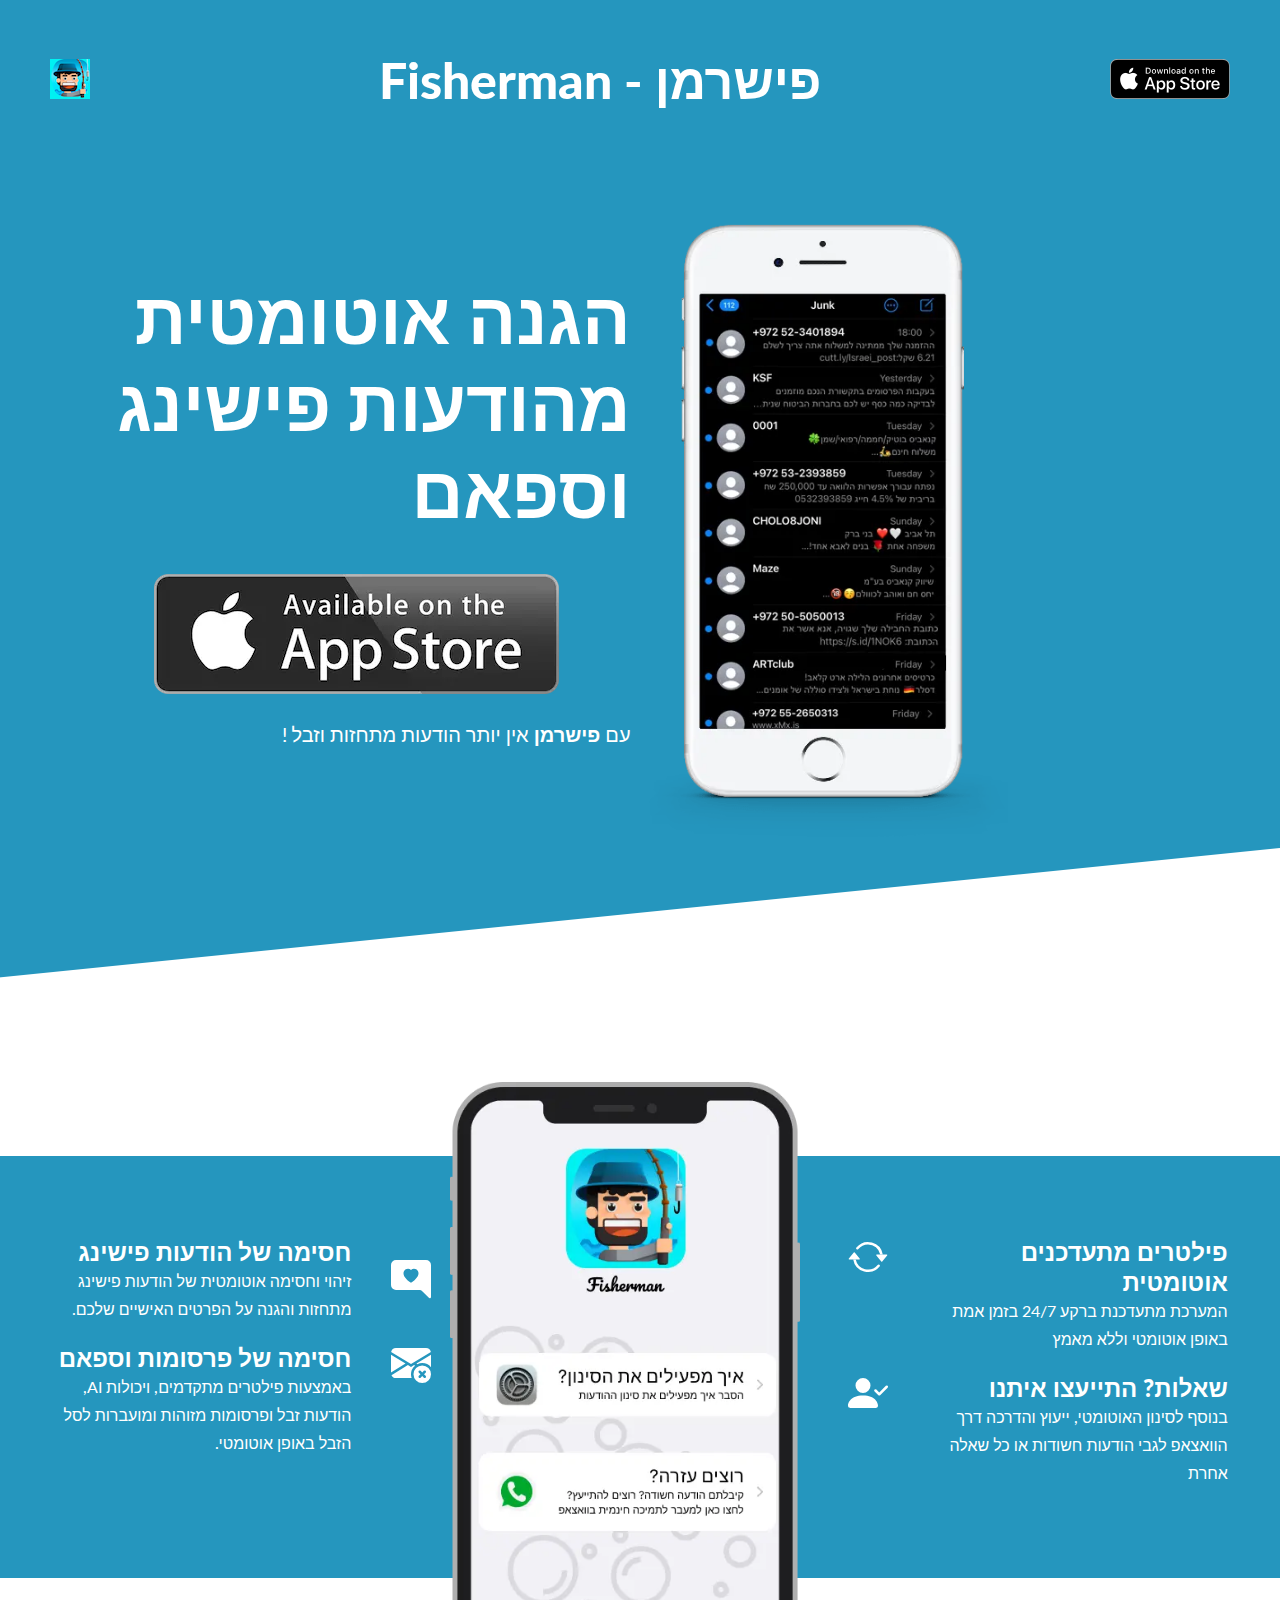
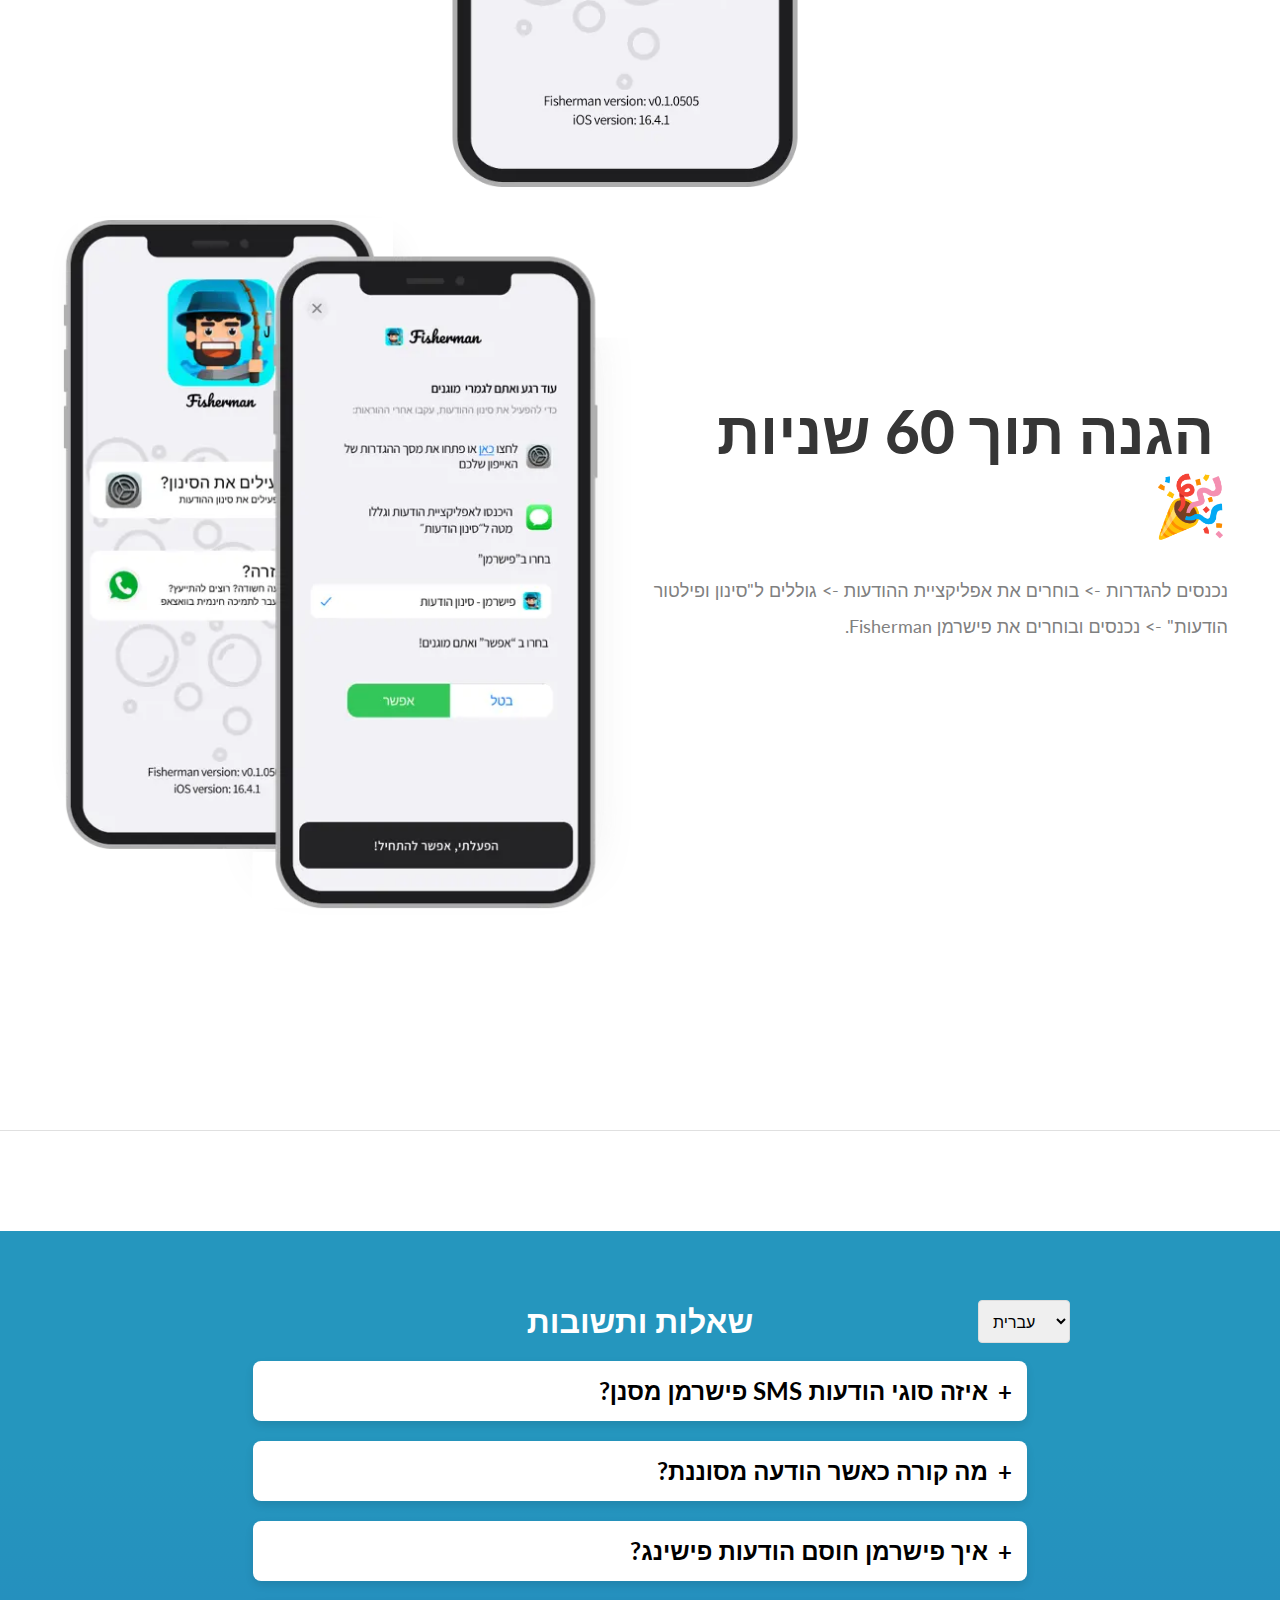
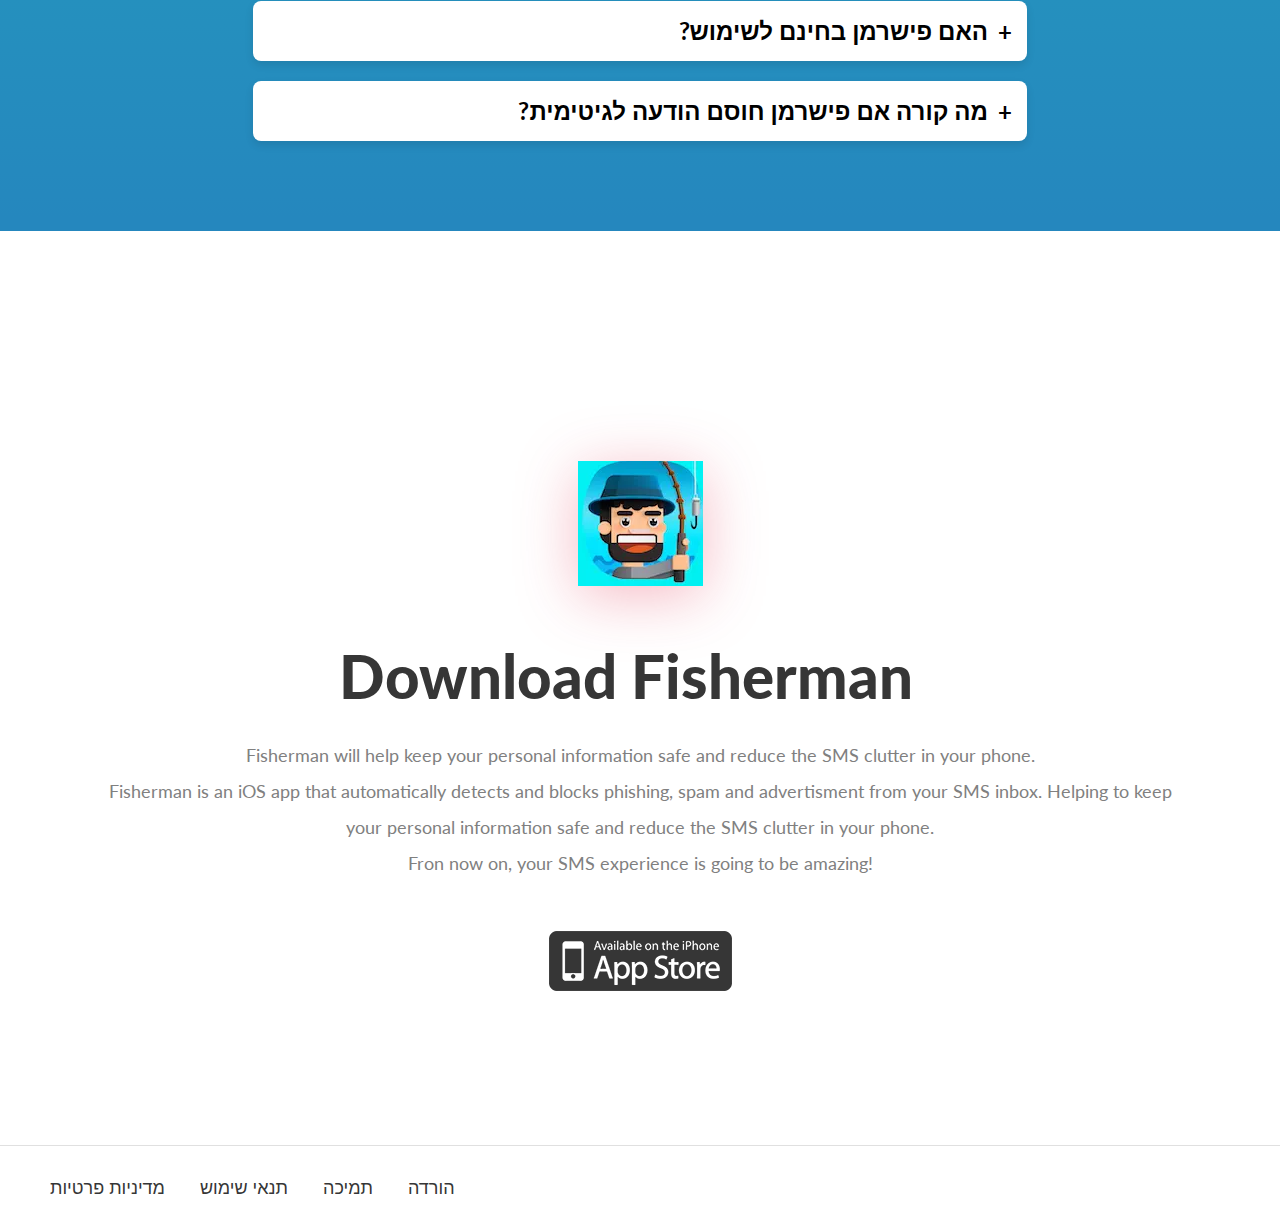
==== commit 8766541a: "Update index.html" ====
--- a/index.html
+++ b/index.html
@@ -378,7 +378,7 @@
     </div>
 
 <!-- Hebrew FAQ -->
-<div id="hebrew-faq" style="display: none;">
+<div id="hebrew-faq" style="display: block;">
   <div class="faq-card" onclick="toggleFaqAnswer('faq-he-1')">
     <h3><span class="expand-symbol">+</span> איזה סוגי הודעות SMS פישרמן מסנן?</h3>
     <div id="faq-he-1" class="faq-answer" style="display: none;">
--- a/css/styles.css
+++ b/css/styles.css
@@ -1572,6 +1572,12 @@
   text-align: right; /* Align text to the right */
 }
 
+#hebrew-faq {
+    direction: rtl;
+    text-align: right;
+}
+
+
 #english-faq .faq-card, #english-faq .faq-answer {
   direction: ltr; /* English: Left-to-right text */
   text-align: left; /* Align text to the left */
--- a/css/styles.css
+++ b/css/styles.css
@@ -1572,6 +1572,12 @@
   text-align: right; /* Align text to the right */
 }
 
+#hebrew-faq {
+    direction: rtl;
+    text-align: right;
+}
+
+
 #english-faq .faq-card, #english-faq .faq-answer {
   direction: ltr; /* English: Left-to-right text */
   text-align: left; /* Align text to the left */
